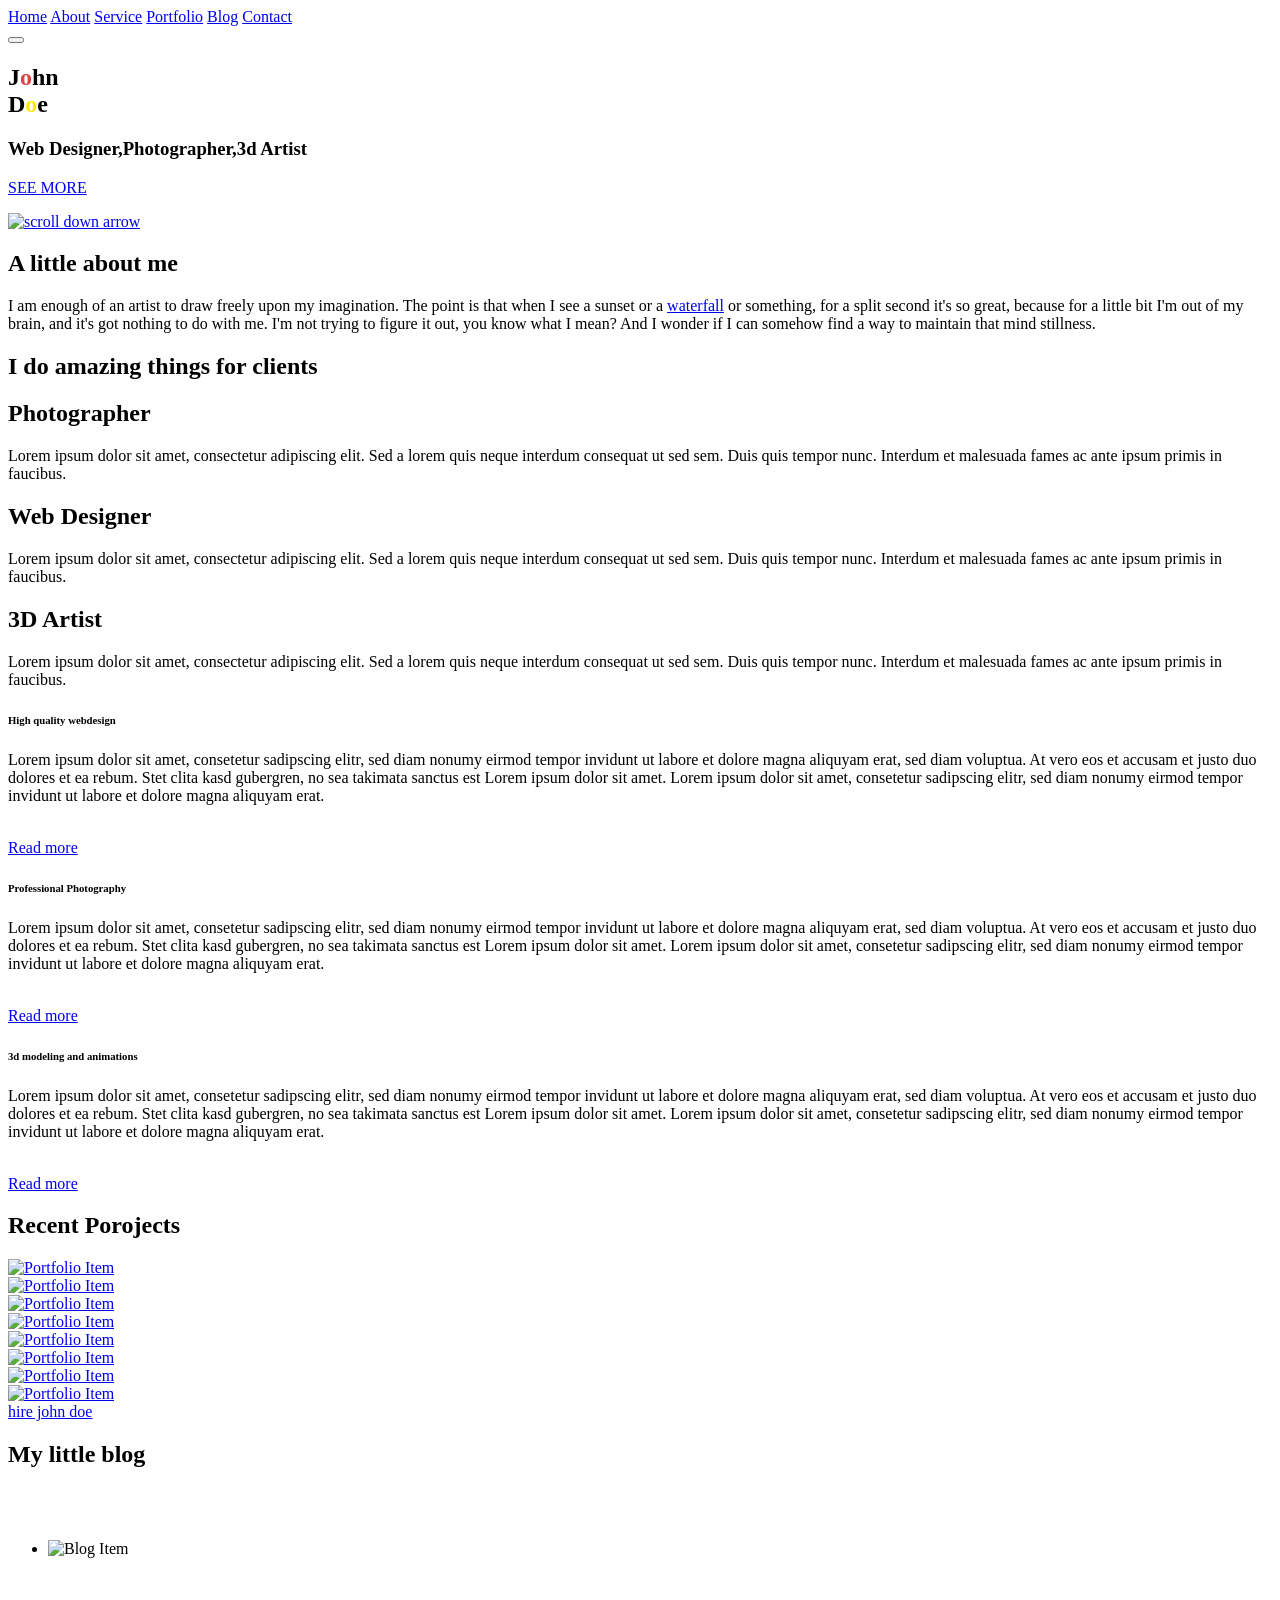
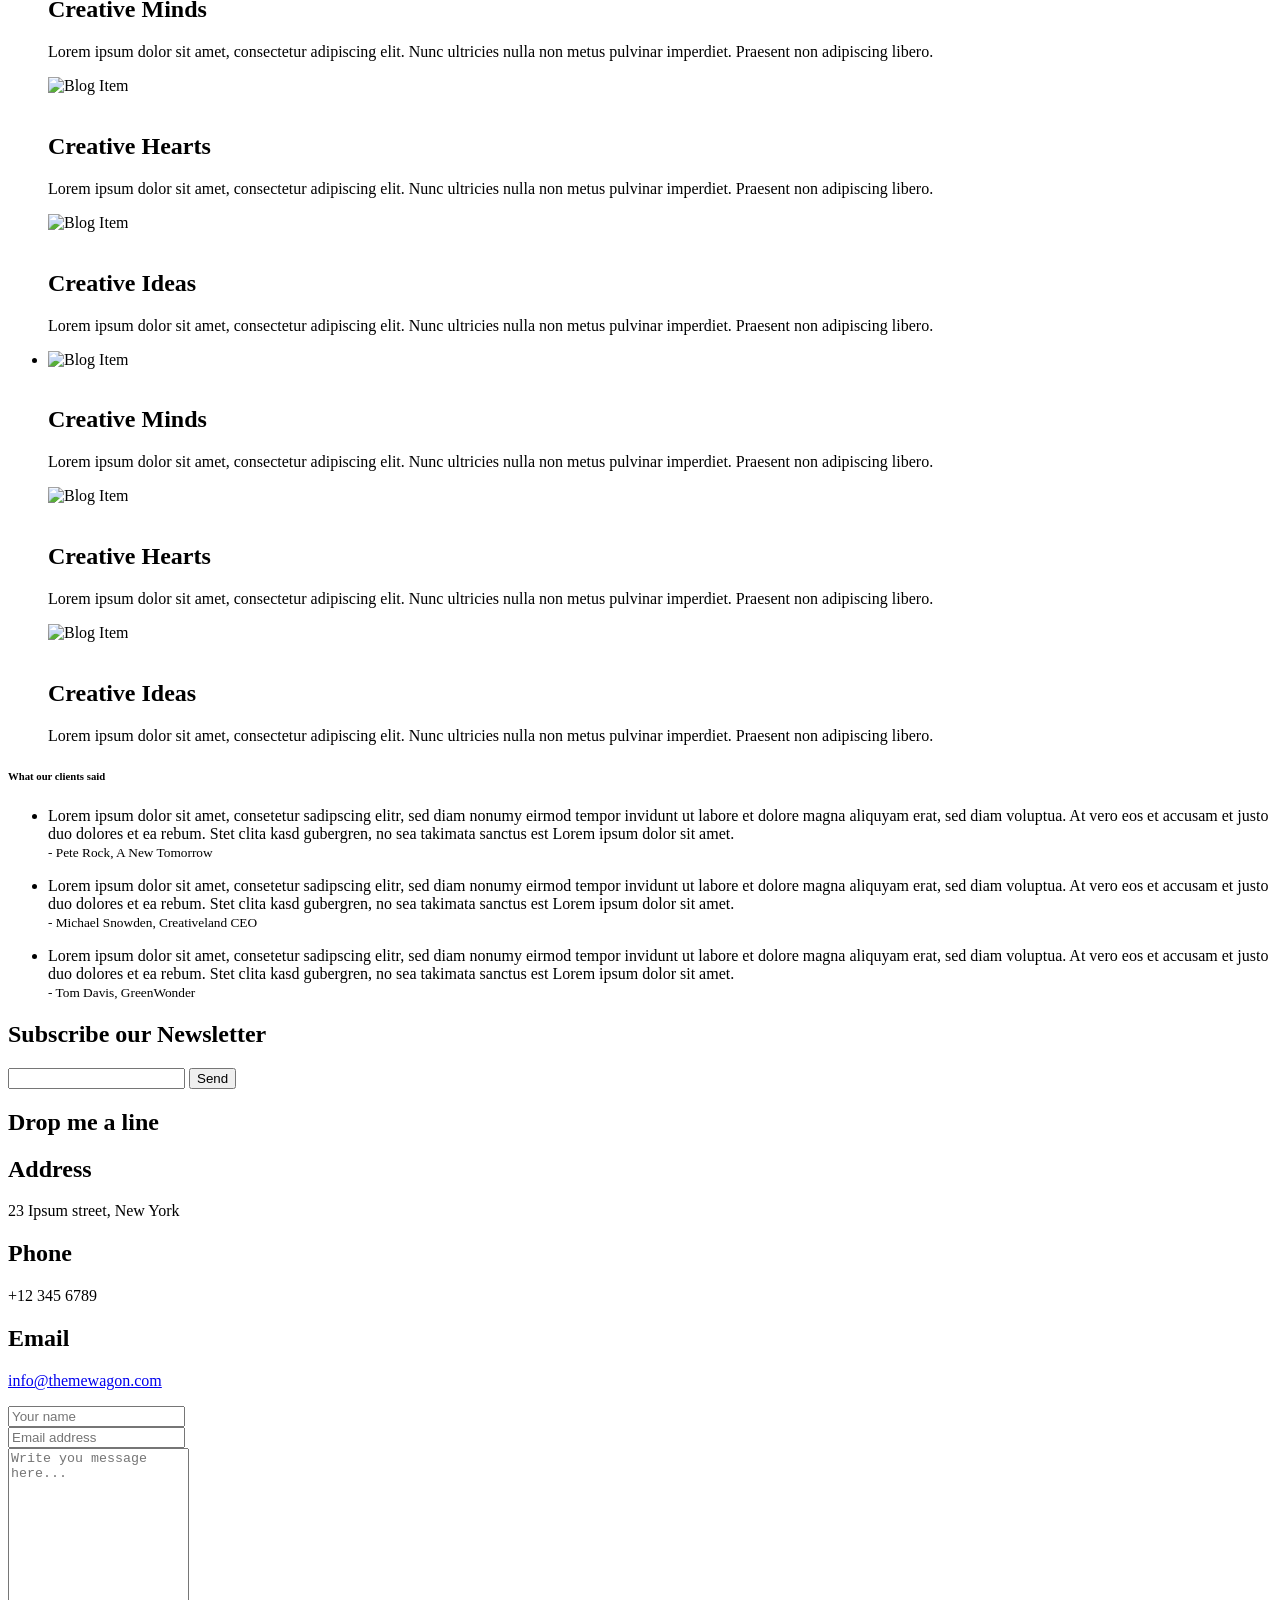
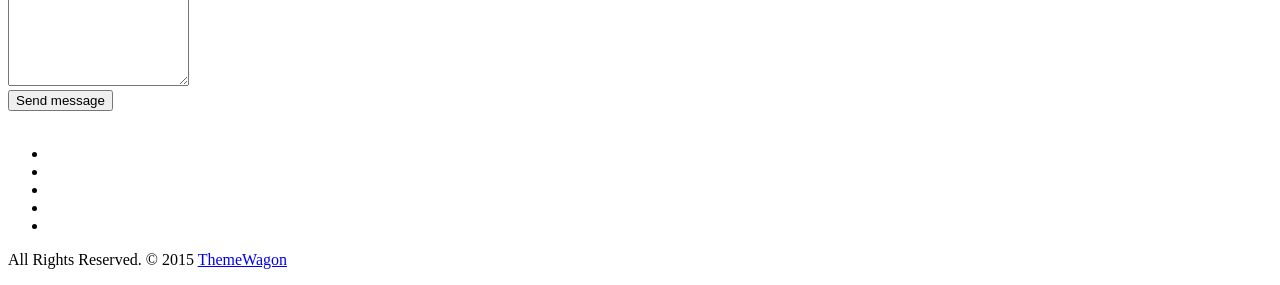
==== index.html @ 671485e0 "add index.html via upload // JohnDoe Template" ====
<!DOCTYPE html>
<html lang="en">
  <head>
    <meta charset="utf-8">
    <meta http-equiv="X-UA-Compatible" content="IE=edge">
    <meta name="viewport" content="width=device-width, initial-scale=1">
	<!-- Website Title -->
    <title>John Doe - Professional web designer and photographer</title>
    <!-- Bootstrap -->
    <link href="assets/bootstrap/css/bootstrap.min.css" rel="stylesheet">
	<!-- Font-Awesome -->
    <link href="assets/font-awesome/css/font-awesome.min.css" rel="stylesheet">
	<!-- Lightbox -->
	<link href="assets/lightbox/css/lightbox.css" rel="stylesheet">
    <!-- Text Rotator-->
	<link href="assets/textrotator/simpletextrotator.css" rel="stylesheet">
	<!-- FlexSlider -->
    <link href="assets/flexslider/flexslider.css" rel="stylesheet">
	<!-- Theme Style -->
    <link href="css/style.css" rel="stylesheet">
	<!-- Animations -->
    <link href="css/animate.css" rel="stylesheet">
	<!-- Custom Favicon -->
	<link href="img/favicon.ico" rel="shortcut icon" type="image/x-icon" /> 
    <!-- HTML5 Shim and Respond.js IE8 support of HTML5 elements and media queries -->
    <!-- WARNING: Respond.js doesn't work if you view the page via file:// -->
    <!--[if lt IE 9]>
    <script src="assets/html5shiv/html5shiv.js"></script>
    <script src="assets/respond/respond.min.js"></script>
    <![endif]-->
  </head>
    <body id="top">

      <!-- ****************************** Preloader ************************** -->
      <div id="preloader"></div>


	  	<!-- ==========================
        HEADER SECTION 
        =========================== -->
        <header id="home">
		    <!-- creative menu -->
            <div class="container-fluid">
              <div class="row">
                <div class="menu-wrap">
				<nav class="menu">
				    <!-- Menu Links -->
					<div class="icon-list">
						<a href="index.html#home"><i class="fa fa-fw fa-home"></i><span>Home</span></a>
						<a href="index.html#about"><i class="fa fa-fw fa-quote-left"></i><span>About</span></a>
						<a href="index.html#service"><i class="fa fa-fw fa-globe"></i><span>Service</span></a>
						<a href="index.html#portfolio"><i class="fa fa-fw fa-picture-o"></i><span>Portfolio</span></a>
						<a href="index.html#blog"><i class="fa fa-fw fa-rss"></i><span>Blog</span></a>
						<a href="index.html#contact"><i class="fa fa-fw fa-envelope-o"></i><span>Contact</span></a>
					</div>
				</nav>
			    </div>
			    <button class="menu-button" id="open-button"></button><!-- menu button -->
              </div><!--/row-->
            </div><!--/container-->
		  <!-- Header Image -->
          <section class="hero" id="hero">
            <div class="container">
			  <!-- Slider Button (don't edit!)-->
              <div class="row">
                <div class="col-md-12 text-right navicon">
                  <a id="nav-toggle" class="nav_slide_button" href="index.html#"><span></span></a>
                </div>
              </div>
			  <!-- HEADER HEADLINE -->
              <div class="row">
                <div class="col-md-8 col-md-offset-1 inner">
                  <h1 class="animated fadeInDown">
                    J<span style="color:#E04343;">o</span>hn<br/>
                    <span>D<span style="color:#FFE800">o</span>e</span>
                  </h1><!-- Title -->
                  <h3 class="animated fadeInUp delay-05s"><span class="rotate">Web Designer,Photographer,3d Artist</span></h3><!-- Text Rotator -->
                </div>
              </div>
			  <!-- Learn More Button -->
              <div class="row">
                <div class="col-md-6 col-md-offset-3 text-center">
                  <a href="index.html#about" class="scrollto wow fadeInUp delay-5s ">
			            <p>SEE MORE</p>
			            <p class="scrollto--arrow"><img src="img/scroll-down.png" alt="scroll down arrow"></p>
			        </a>
                </div>
              </div>
            </div>
          </section>
		  <!-- Header Image End -->
        </header>
		<!-- ==========================
        HEADER SECTION END  
        =========================== -->
		
		
		
		
		<!-- ==========================
        ABOUT SECTION  
        =========================== -->
        <section class="intro text-center section-padding color-bg" id="about">
          <div class="container">
		    <!-- WELCOME TEXT -->
            <div class="row">
              <div class="col-md-8 col-md-offset-2 wp1">
                <h1 class="arrow">A little <span>about</span> me</h1><!-- Headline -->
				<!-- about / welcome text -->
                <p>I am enough of an artist to draw freely upon my imagination. The point is that when I see a sunset or a <a href="#">waterfall</a> or something, for a split second it's so great, because for a little bit I'm out of my brain, and it's got nothing to do with me. I'm not trying to figure it out, you know what I mean? And I wonder if I can somehow find a way to maintain that mind stillness.</p>
              </div>
            </div>
          </div>
        </section>




<!-- ==========================
        SERVICE SECTION 
        =========================== -->
        <section class="features text-center section-padding" id="service">
          <div class="container">
        <!-- Headline -->
            <div class="row">
              <div class="col-md-12">
                <h1 class="arrow">I do amazing things for clients</h1>
              </div>
            </div>
            <div class="row">
              <div class="col-md-12">
          <div class="services">
          <!-- Service Box 1 -->
                  <div class="col-md-4 wp2 item">
                    <div class="icon">
                      <i class="fa fa-camera"></i><!-- Icon -->
                    </div>
                    <h2>Photographer</h2><!-- Title -->
                    <p>Lorem ipsum dolor sit amet, consectetur adipiscing elit. Sed a lorem quis neque interdum consequat ut sed sem. Duis quis tempor nunc. Interdum et malesuada fames ac ante ipsum
                    primis in faucibus.</p><!-- Description -->
                  </div>
          <!-- Service Box 2 -->
                  <div class="col-md-4 wp2 item delay-05s">
                    <div class="icon">
                      <i class="fa fa-desktop"></i><!-- Icon -->
                    </div>
                    <h2>Web Designer</h2><!-- Title -->
                    <p>Lorem ipsum dolor sit amet, consectetur adipiscing elit. Sed a lorem quis neque interdum consequat ut sed sem. Duis quis tempor nunc. Interdum et malesuada fames ac ante ipsum
                    primis in faucibus.</p><!-- Description -->
                  </div>
          <!-- Service Box 3 -->
                  <div class="col-md-4 wp2 item delay-1s">
                    <div class="icon">
                      <i class="fa fa-cubes"></i><!-- Icon -->
                    </div>
                    <h2>3D Artist</h2><!-- Title -->
                    <p>Lorem ipsum dolor sit amet, consectetur adipiscing elit. Sed a lorem quis neque interdum consequat ut sed sem. Duis quis tempor nunc. Interdum et malesuada fames ac ante ipsum
                    primis in faucibus.</p><!-- Description -->
                  </div>
          </div>
                  <div class="clearfix"></div>
              </div>
            </div>
          </div>
        </section>





		<div class="container-fluid">
		    <!-- About 1 -->
			<div class="row color-bg">
				<div class="col-md-6 nopadding features-intro-img">
					<div class="about-image" style="background-image:url(img/about1.png)"></div><!-- about image 1 -->
				</div>
				<div class="col-md-6 about-text">
					<h6>High quality webdesign</h6><!-- headline-->
					<p>Lorem ipsum dolor sit amet, consetetur sadipscing elitr, sed diam nonumy eirmod tempor invidunt ut labore et dolore magna aliquyam erat, sed diam voluptua. At vero eos et accusam et justo duo dolores et ea rebum. Stet clita kasd gubergren, no sea takimata sanctus est Lorem ipsum dolor sit amet. Lorem ipsum dolor sit amet, consetetur sadipscing elitr, sed diam nonumy eirmod tempor invidunt ut labore et dolore magna aliquyam erat.</p><br><!-- About Text 1 -->
					<a href="index.html#team" class="weight-outline-btn">Read more</a><!-- read more button  -->			
				</div>
			</div>
			<!-- About 2 -->
			<div class="row">
				<div class="col-md-6 about-text">
					<h6>Professional Photography</h6><!-- Headline -->
					<p>Lorem ipsum dolor sit amet, consetetur sadipscing elitr, sed diam nonumy eirmod tempor invidunt ut labore et dolore magna aliquyam erat, sed diam voluptua. At vero eos et accusam et justo duo dolores et ea rebum. Stet clita kasd gubergren, no sea takimata sanctus est Lorem ipsum dolor sit amet. Lorem ipsum dolor sit amet, consetetur sadipscing elitr, sed diam nonumy eirmod tempor invidunt ut labore et dolore magna aliquyam erat.</p><br><!-- About Text 2 -->
					<a href="index.html#team" class="weight-outline-btn">Read more</a>	<!-- read more button  -->				
				</div>
				<div class="col-md-6 nopadding features-intro-img">
					<div class="about-image" style="background-image:url(img/about2.png)"></div><!-- about image 2 -->
				</div>
			</div>
			<!-- About 3 -->
			<div class="row color-bg">
				<div class="col-md-6 nopadding features-intro-img">
					<div class="about-image" style="background-image:url(img/about3.png)"></div><!-- about image 3 -->
				</div>
				<div class="col-md-6 about-text">
					<h6>3d modeling and animations</h6><!-- Headline-->
					<p>Lorem ipsum dolor sit amet, consetetur sadipscing elitr, sed diam nonumy eirmod tempor invidunt ut labore et dolore magna aliquyam erat, sed diam voluptua. At vero eos et accusam et justo duo dolores et ea rebum. Stet clita kasd gubergren, no sea takimata sanctus est Lorem ipsum dolor sit amet. Lorem ipsum dolor sit amet, consetetur sadipscing elitr, sed diam nonumy eirmod tempor invidunt ut labore et dolore magna aliquyam erat.</p><br><!-- About Text 3 -->
					<a href="index.html#team" class="weight-outline-btn">Read more</a><!-- read more button  -->					
				</div>
			</div>
		</div>
		<!-- ==========================
        ABOUT SECTION END
        =========================== -->	

		
		
		
		<!-- ==========================
        PORTFOLIO SECTION
    =========================== -->
        <section class="swag text-center" id="portfolio">
          <div class="container">
		    <!-- Headline -->
            <div class="row">
              <h1 class="arrow">
                Recent <span>Porojects</span>
              </h1>
            </div>
          </div>
        </section>

        <div class="container">
          <div class="row row-offset-0">
  				 
          <!-- PORTFOLIO ITEM 1 -->
          <div class="col-md-3 col-sm-6">
              <div class="overlay-effect effects clearfix">
                  <div class="img">
                      <a href="img/portfolio/portfolio-01-large.jpg" data-lightbox="roadtrip" title="Project One - Lorem Ipsum"><img class="grayscale" src="img/portfolio/portfolio-01-thumbnail.jpg" alt="Portfolio Item"></a>
                  </div>
              </div>
          </div>
  	    <!-- PORTFOLIO ITEM END -->
  	
  	    <!-- PORTFOLIO ITEM 2 -->
          <div class="col-md-3 col-sm-6">
              <div class="overlay-effect effects clearfix">
                  <div class="img">
                      <a href="img/portfolio/portfolio-02-large.jpg" data-lightbox="roadtrip" title="Project Two - Lorem Ipsum"><img class="grayscale" src="img/portfolio/portfolio-02-thumbnail.jpg" alt="Portfolio Item"></a>
                  </div>
              </div>
          </div>
  	    <!-- PORTFOLIO ITEM END -->
  					
  		<!-- PORTFOLIO ITEM 3 -->
          <div class="col-md-3 col-sm-6">
              <div class="overlay-effect effects clearfix">
                  <div class="img">
                      <a href="img/portfolio/portfolio-03-large.jpg" data-lightbox="roadtrip" title="Project Three - Lorem Ipsum"><img class="grayscale" src="img/portfolio/portfolio-03-thumbnail.jpg" alt="Portfolio Item"></a>
                  </div>
              </div>
          </div>
  	    <!-- PORTFOLIO ITEM END -->
  					
  		<!-- PORTFOLIO ITEM 4 -->
          <div class="col-md-3 col-sm-6 ">
              <div class="overlay-effect effects clearfix">
                  <div class="img">
                      <a href="img/portfolio/portfolio-04-large.jpg" data-lightbox="roadtrip" title="Project Four - Lorem Ipsum"><img class="grayscale" src="img/portfolio/portfolio-04-thumbnail.jpg" alt="Portfolio Item"></a>
                  </div>
              </div>
          </div>
  	    <!-- PORTFOLIO ITEM END -->
  	             
          <!-- PORTFOLIO ITEM 5 -->
          <div class="col-md-3 col-sm-6 ">
              <div class="overlay-effect effects clearfix">
                  <div class="img">
                      <a href="img/portfolio/portfolio-05-large.jpg" data-lightbox="roadtrip" title="Project Five - Lorem Ipsum"><img class="grayscale" src="img/portfolio/portfolio-05-thumbnail.jpg" alt="Portfolio Item"></a>
                  </div>
              </div>
          </div>
  	    <!-- PORTFOLIO ITEM END -->
  	
  	    <!-- PORTFOLIO ITEM 6 -->
          <div class="col-md-3 col-sm-6">
              <div class="overlay-effect effects clearfix">
                  <div class="img">
                      <a href="img/portfolio/portfolio-06-large.jpg" data-lightbox="roadtrip" title="Project Six - Lorem Ipsum"><img class="grayscale" src="img/portfolio/portfolio-06-thumbnail.jpg" alt="Portfolio Item"></a>
                  </div>
              </div>
          </div>
  	    <!-- PORTFOLIO ITEM END -->
  					
  		<!-- PORTFOLIO ITEM 7 -->
          <div class="col-md-3 col-sm-6">
              <div class="overlay-effect effects clearfix">
                  <div class="img">
                      <a href="img/portfolio/portfolio-07-large.jpg" data-lightbox="roadtrip" title="Project Seven - Lorem Ipsum"><img class="grayscale" src="img/portfolio/portfolio-07-thumbnail.jpg" alt="Portfolio Item"></a>
                  </div>
              </div>
          </div>
  	    <!-- PORTFOLIO ITEM END -->
  					
  		<!-- PORTFOLIO ITEM 8 -->
          <div class="col-md-3 col-sm-6">
              <div class="overlay-effect effects clearfix">
                  <div class="img">
                      <a href="img/portfolio/portfolio-08-large.jpg" data-lightbox="roadtrip" title="Project Eight - Lorem Ipsum"><img class="grayscale" src="img/portfolio/portfolio-08-thumbnail.jpg" alt="Portfolio Item"></a>
                  </div>
              </div>
          </div>
  	    <!-- PORTFOLIO ITEM END -->
        </div><!--/row-->
      </div><!--/.container-->
		<!-- ==========================
        PORTFOLIO SECTION END
        =========================== -->
			


			
		<!-- ==========================
        CUSTOM SPACER
        =========================== -->
		<div class="spacer-cta text-center">
          <div class="container">
            <div class="row">
              <div class="col-md-12">
                <a href="index.html#contact" class="outline-btn">hire john doe</a>
              </div>
            </div>
          </div>
        </div>
		<!-- ==========================
        CUSTOM SPACER END
        =========================== -->
		
		

    <!-- ==========================
        BLOG SECTION 
        =========================== -->
    <section class="text-center section-padding" id="blog">
          <div class="container">
        <!-- Headline -->
        <div class="row">
              <div class="col-md-12">
                <h1 class="arrow">My <span>little</span> blog</h1>
              </div>
            </div><br><br>
      
      <!-- Blog Slider -->
            <div class="row">
              <div id="blogSlider">
                <ul class="slides">
                  <li>
            <!-- Blog Entry 1 -->
                    <div class="col-md-4 wp4">
                      <div class="overlay-effect effects clearfix">
                        <div class="img">
                          <img src="img/blog1.jpg" class="grayscale" alt="Blog Item"><!-- Blog Image -->
                        </div>
                      </div>
            <br>
                      <h2>Creative Minds</h2><!-- Headline -->
                      <p>Lorem ipsum dolor sit amet, consectetur adipiscing elit. Nunc ultricies nulla non metus pulvinar imperdiet. Praesent non adipiscing libero.</p><!-- Description-->
                    </div>
          <!-- Blog Entry 2 -->
                    <div class="col-md-4 wp4 delay-05s">
                      <div class="overlay-effect effects clearfix">
                        <div class="img">
                          <img src="img/blog2.jpg" class="grayscale" alt="Blog Item"><!-- Blog Image -->
                        </div>
                      </div>
            <br>
                      <h2>Creative Hearts</h2><!-- Headline -->
                      <p>Lorem ipsum dolor sit amet, consectetur adipiscing elit. Nunc ultricies nulla non metus pulvinar imperdiet. Praesent non adipiscing libero.</p><!-- Description -->
                    </div>
          <!-- Blog Entry 3 -->
                    <div class="col-md-4 wp4 delay-1s">
                      <div class="overlay-effect effects clearfix">
                        <div class="img">
                          <img src="img/blog3.jpg"  class="grayscale" alt="Blog Item"><!-- Blog Image -->
                        </div>
                      </div>
            <br>
                      <h2>Creative Ideas</h2><!-- Headline -->
                      <p>Lorem ipsum dolor sit amet, consectetur adipiscing elit. Nunc ultricies nulla non metus pulvinar imperdiet. Praesent non adipiscing libero.</p><!-- Description-->
                    </div>
                  </li>
                  <li>
            <!-- Blog Entry 4 -->
                    <div class="col-md-4 wp4">
                      <div class="overlay-effect effects clearfix">
                        <div class="img">
                          <img src="img/blog1.jpg" class="grayscale" alt="Blog Item"><!-- Blog Image -->
                        </div>
                      </div>
            <br>
                      <h2>Creative Minds</h2><!-- Headline -->
                      <p>Lorem ipsum dolor sit amet, consectetur adipiscing elit. Nunc ultricies nulla non metus pulvinar imperdiet. Praesent non adipiscing libero.</p><!-- Description -->
                    </div>
          <!-- Blog Entry 5 -->
                    <div class="col-md-4 wp4 delay-05s">
                      <div class="overlay-effect effects clearfix">
                        <div class="img">
                          <img src="img/blog2.jpg" class="grayscale" alt="Blog Item"><!-- Blog Image -->
                        </div>
                      </div>
            <br>
                      <h2>Creative Hearts</h2>
                      <p>Lorem ipsum dolor sit amet, consectetur adipiscing elit. Nunc ultricies nulla non metus pulvinar imperdiet. Praesent non adipiscing libero.</p>
                    </div>
          <!-- Blog Entry 6 -->
                    <div class="col-md-4 wp4 delay-1s">
                      <div class="overlay-effect effects clearfix">
                        <div class="img">
                          <img src="img/blog3.jpg" class="grayscale" alt="Blog Item"><!-- Blog Image -->
                        </div>
                      </div>
            <br>
                      <h2>Creative Ideas</h2><!-- Headline -->
                      <p>Lorem ipsum dolor sit amet, consectetur adipiscing elit. Nunc ultricies nulla non metus pulvinar imperdiet. Praesent non adipiscing libero.</p><!-- Description -->
                    </div>
                  </li>
                </ul>
              </div>
            </div>
          </div>
        </section>
    <!-- ==========================
        BLOG SECTION END
        =========================== -->
    
        
		
		<!-- ==========================
        CLIENT SECTION 
        =========================== -->
		<div class="container-fluid">
			<div class="row color-bg">
				<!-- Left Image -->
				<div class="col-md-6 nopadding features-intro-img wow fadeInLeft">
					<div class="about-image" style="background-image:url(img/clients.png)"></div>
				</div>
				<!-- Clients / Testimonials -->
				<div class="col-md-6 nopadding about-text">
				<h6>What our clients said</h6>
					<div id="clientSlider">
					   <ul class="slides">
					       <li><p>Lorem ipsum dolor sit amet, consetetur sadipscing elitr, sed diam nonumy eirmod tempor invidunt ut labore et dolore magna aliquyam erat, sed diam voluptua. At vero eos et accusam et justo duo dolores et ea rebum. Stet clita kasd gubergren, no sea takimata sanctus est Lorem ipsum dolor sit amet. <br>	<small>- Pete Rock, A New Tomorrow</small></p></li>
						   <li><p>Lorem ipsum dolor sit amet, consetetur sadipscing elitr, sed diam nonumy eirmod tempor invidunt ut labore et dolore magna aliquyam erat, sed diam voluptua. At vero eos et accusam et justo duo dolores et ea rebum. Stet clita kasd gubergren, no sea takimata sanctus est Lorem ipsum dolor sit amet. <br>	<small>- Michael Snowden, Creativeland CEO</small></p></li>
						  <li><p>Lorem ipsum dolor sit amet, consetetur sadipscing elitr, sed diam nonumy eirmod tempor invidunt ut labore et dolore magna aliquyam erat, sed diam voluptua. At vero eos et accusam et justo duo dolores et ea rebum. Stet clita kasd gubergren, no sea takimata sanctus est Lorem ipsum dolor sit amet. <br>	<small>- Tom Davis, GreenWonder</small></p>	</li>
					   </ul>
					</div>
				</div>
			</div>
		</div>
		<!-- ==========================
        CLIENTS SECTION END
        =========================== -->
		
		
		
		
		
		<!-- ==========================
        NEWSLETTER SECTION 
        =========================== -->
        <section>
		<div class="container-fluid">
				<div class="row color-bg">
				    <div class="col-md-6 nopadding subscribe text-center">
					 <h1><i class="fa fa-paper-plane"></i><span>Subscribe our Newsletter</span></h1><!-- Heading -->
                     <form action="index.html#">
                       <input type="text" name="" value="" placeholder="" required><!-- E-Mail -->
                       <input type="submit" name="" value="Send"><!-- Submit Button -->
                    </form>   
					</div>
					<div class="col-md-6 nopadding features-intro-img">
						 <div class="about-image" style="background-image:url(img/newsletter.png)"></div><!-- Right Image -->
					</div>
				</div>
			</div>
        </section>
		<!-- ==========================
        NEWSLETTER SECTION END
        =========================== -->

		
		
		<!-- ==========================
        CONTACT SECTION
        =========================== -->
        <section class="text-center section-padding contact-wrap" id="contact">
		  <!-- To Top Button -->
          <a href="index.html#top" class="up-btn"><i class="fa fa-chevron-up"></i></a>
          <div class="container">
		    <!-- Headline -->
            <div class="row">
              <div class="col-md-12">
                <h1 class="arrow">Drop <span>me</span> a line</h1>
              </div>
            </div>
            <div class="row contact-details">
			  <!-- Adress Box -->
              <div class="col-md-4">
                <div class="dark-box box-hover">
                  <h2><i class="fa fa-map-marker"></i><span>Address</span></h2>
                  <p>23 Ipsum street, New York</p>
                </div>
              </div>
			  <!-- Phone Number Box -->
              <div class="col-md-4">
                <div class="dark-box box-hover">
                  <h2><i class="fa fa-mobile"></i><span>Phone</span></h2>
                  <p>+12 345 6789</p>
                </div>
              </div>
			  <!-- E-Mail Box -->
              <div class="col-md-4">
                <div class="dark-box box-hover">
                  <h2><i class="fa fa-paper-plane"></i><span>Email</span></h2>
                  <p><a href="index.html#">info@themewagon.com</a></p>
                </div>
              </div>
            </div>
			<div class="row">
			  <!-- Google Maps (Change your Settings below) -->
			  <div class="col-md-6">
			    <div id="googlemaps"></div>
			  </div>
			  <!-- Contact Form -->
			  <div class="col-md-6 contact">
			     <form role="form">
				            <!-- Name -->
                            <div class="row">
                                <div class="col-md-6">
								    <!-- E-Mail -->
                                    <div class="form-group">
                                        <input type="text" class="form-control" placeholder="Your name">
                                    </div>
                                </div>
                                <div class="col-md-6">
								    <!-- Phone Number -->
                                    <div class="form-group">
                                        <input type="email" class="form-control" placeholder="Email address">
                                    </div>
                                </div>
                            </div>
							<!-- Message Area -->
                            <div class="form-group">
                                <textarea class="form-control" placeholder="Write you message here..." style="height:232px;"></textarea>
                            </div>
							<!-- Subtmit Button -->
                            <button type="submit" class="btn btn-send">
                                Send message
                            </button>
                        </form>
			  </div>
			</div>
			<br>
			<!-- Social Buttons - use font-awesome, past in what you want -->
            <div class="row">
              <div class="col-md-12">
                <ul class="social-buttons">
                  <li><a href="index.html#" class="social-btn"><i class="fa fa-dribbble"></i></a></li><!-- dribble -->
                  <li><a href="index.html#" class="social-btn"><i class="fa fa-twitter"></i></a></li><!-- twitter -->
                  <li><a href="index.html#" class="social-btn"><i class="fa fa-facebook"></i></a></li><!-- facebook -->
				  <li><a href="index.html#" class="social-btn"><i class="fa fa-deviantart"></i></a></li><!-- deviantart -->
				  <li><a href="index.html#" class="social-btn"><i class="fa fa-youtube"></i></a></li><!-- youtube -->
                </ul>
              </div>
            </div>
          </div>
        </section>
		<!-- ==========================
        CONTACT SECTION END
        =========================== -->
		
		
		
		<!-- ==========================
        FOOTER SECTION
        =========================== -->
        <footer>
          <div class="container">
            <div class="row">
              <div class="col-md-12 text-center">
                <p>All Rights Reserved. &copy; 2015 <a href="http://www.themewagon.com">ThemeWagon</a>
              </div>
            </div>
          </div>
        </footer>
		<!-- ==========================
        FOOTER SECTION END
        =========================== -->		
		
		
    <!-- jQuery -->
    <script src="https://ajax.googleapis.com/ajax/libs/jquery/1.11.0/jquery.min.js"></script>
    <!-- SmoothScroll -->           
    <script type="text/javascript" src="assets/smoothscroll/smoothscroll.js"></script>
    <!-- Bootstrap -->
    <script src="assets/bootstrap/js/bootstrap.min.js"></script>
	<!-- Waypoints -->
	<script src="js/waypoints.min.js"></script>
    <!-- classie.js -->
	<script src="js/classie.js"></script>
    <!-- FlexSlider -->
    <script src="assets/flexslider/jquery.flexslider.js"></script>
	<!-- Modernizr -->
    <script src="js/modernizr.js"></script>
	<!-- Text Rotator -->
	<script src="assets/textrotator/jquery.simple-text-rotator.js"></script>
	<!-- Lightbox.js -->
    <script src="assets/lightbox/js/lightbox.min.js"></script>
    <!-- Google Maps --> 
    <script type="text/javascript" src="https://maps.googleapis.com/maps/api/js?key=AIzaSyDeKBBPJTG3v5w3cNPAgM6ZsJiPyL1mP_o&amp;sensor=false"></script>
	<!-- Theme JavaScript Core -->
	<script src="js/main.js"></script>
	<script src="js/script.js"></script>

	<!-- GOOGLE MAPS DATA -->
    <script type="text/javascript">
    // When the window has finished loading create our google map below
        google.maps.event.addDomListener(window, 'load', init);
    
        function init() {
            // Basic options for a simple Google Map
            // For more options see: https://developers.google.com/maps/documentation/javascript/reference#MapOptions
            var mapOptions = {
                // How zoomed in you want the map to start at (always required)
                zoom: 15,
                
                scrollwheel: false,

                // The latitude and longitude to center the map (always required)
                center: new google.maps.LatLng(40.68961985411178, -74.01618003845215), // New York 

                // How you would like to style the map. 
                // This is where you would paste any style found on Snazzy Maps.
                styles: [	{		featureType:'water',		stylers:[{color:'#F2F2F2'},{visibility:'on'}]	},{		featureType:'landscape',		stylers:[{color:'#FFFFFF'}]	},{		featureType:'road',		stylers:[{saturation:-100},{lightness:45}]	},{		featureType:'road.highway',		stylers:[{visibility:'simplified'}]	},{		featureType:'road.arterial',		elementType:'labels.icon',		stylers:[{visibility:'off'}]	},{		featureType:'administrative',		elementType:'labels.text.fill',		stylers:[{color:'#ADADAD'}]	},{		featureType:'transit',		stylers:[{visibility:'off'}]	},{		featureType:'poi',		stylers:[{visibility:'off'}]	}]
            };

            // Get the HTML DOM element that will contain your map 
            // We are using a div with id="map" seen below in the <body>
            var mapElement = document.getElementById('googlemaps');

            // Create the Google Map using out element and options defined above
            var map = new google.maps.Map(mapElement, mapOptions);
        }
	
    </script>
	
	<!-- TEXT ROTATOR SETTINGS -->
    <script type="text/javascript">
    $(".rotate").textrotator({
      animation: "fade", // You can pick the way it animates when rotating through words. Options are dissolve (default), fade, flip, flipUp, flipCube, flipCubeUp and spin.
      separator: ",", // If you don't want commas to be the separator, you can define a new separator (|, &, * etc.) by yourself using this field.
      speed: 2000 // How many milliseconds until the next word show.
    });
    </script>
	
    </body>
</html>
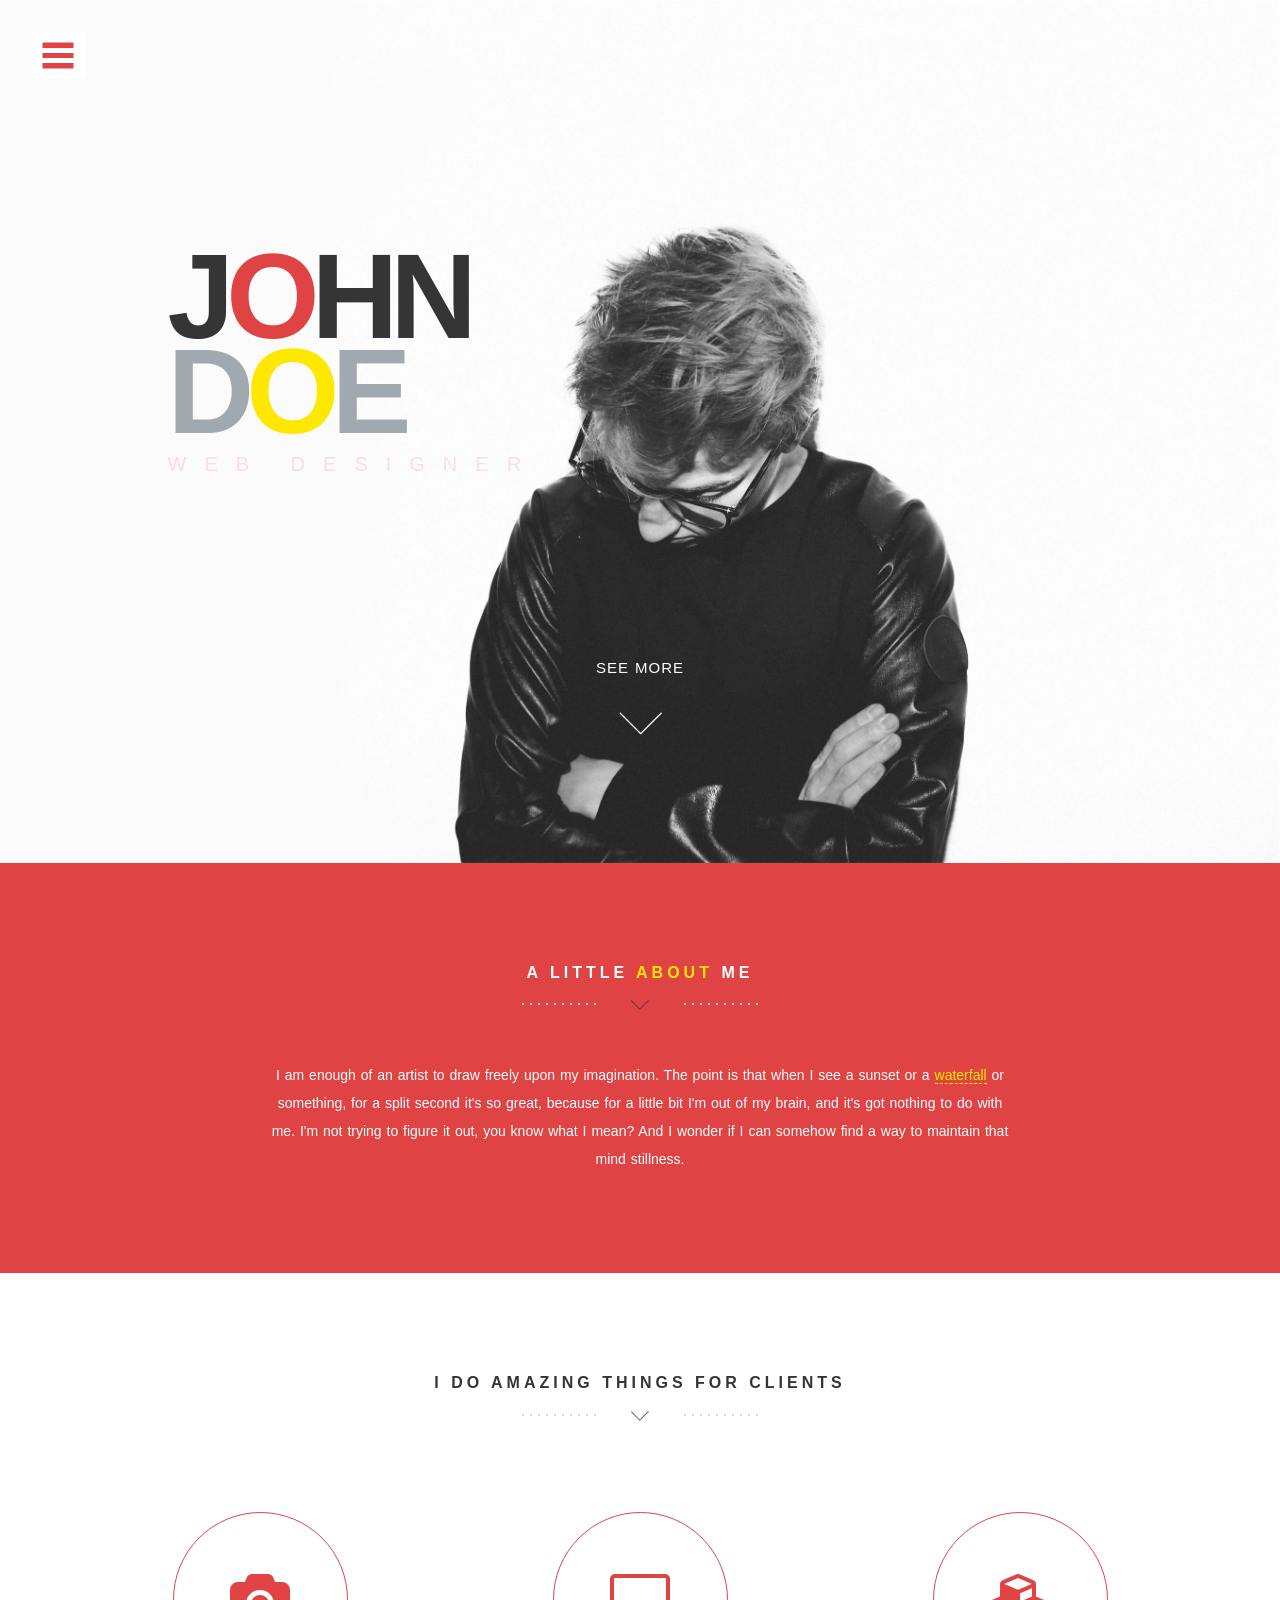
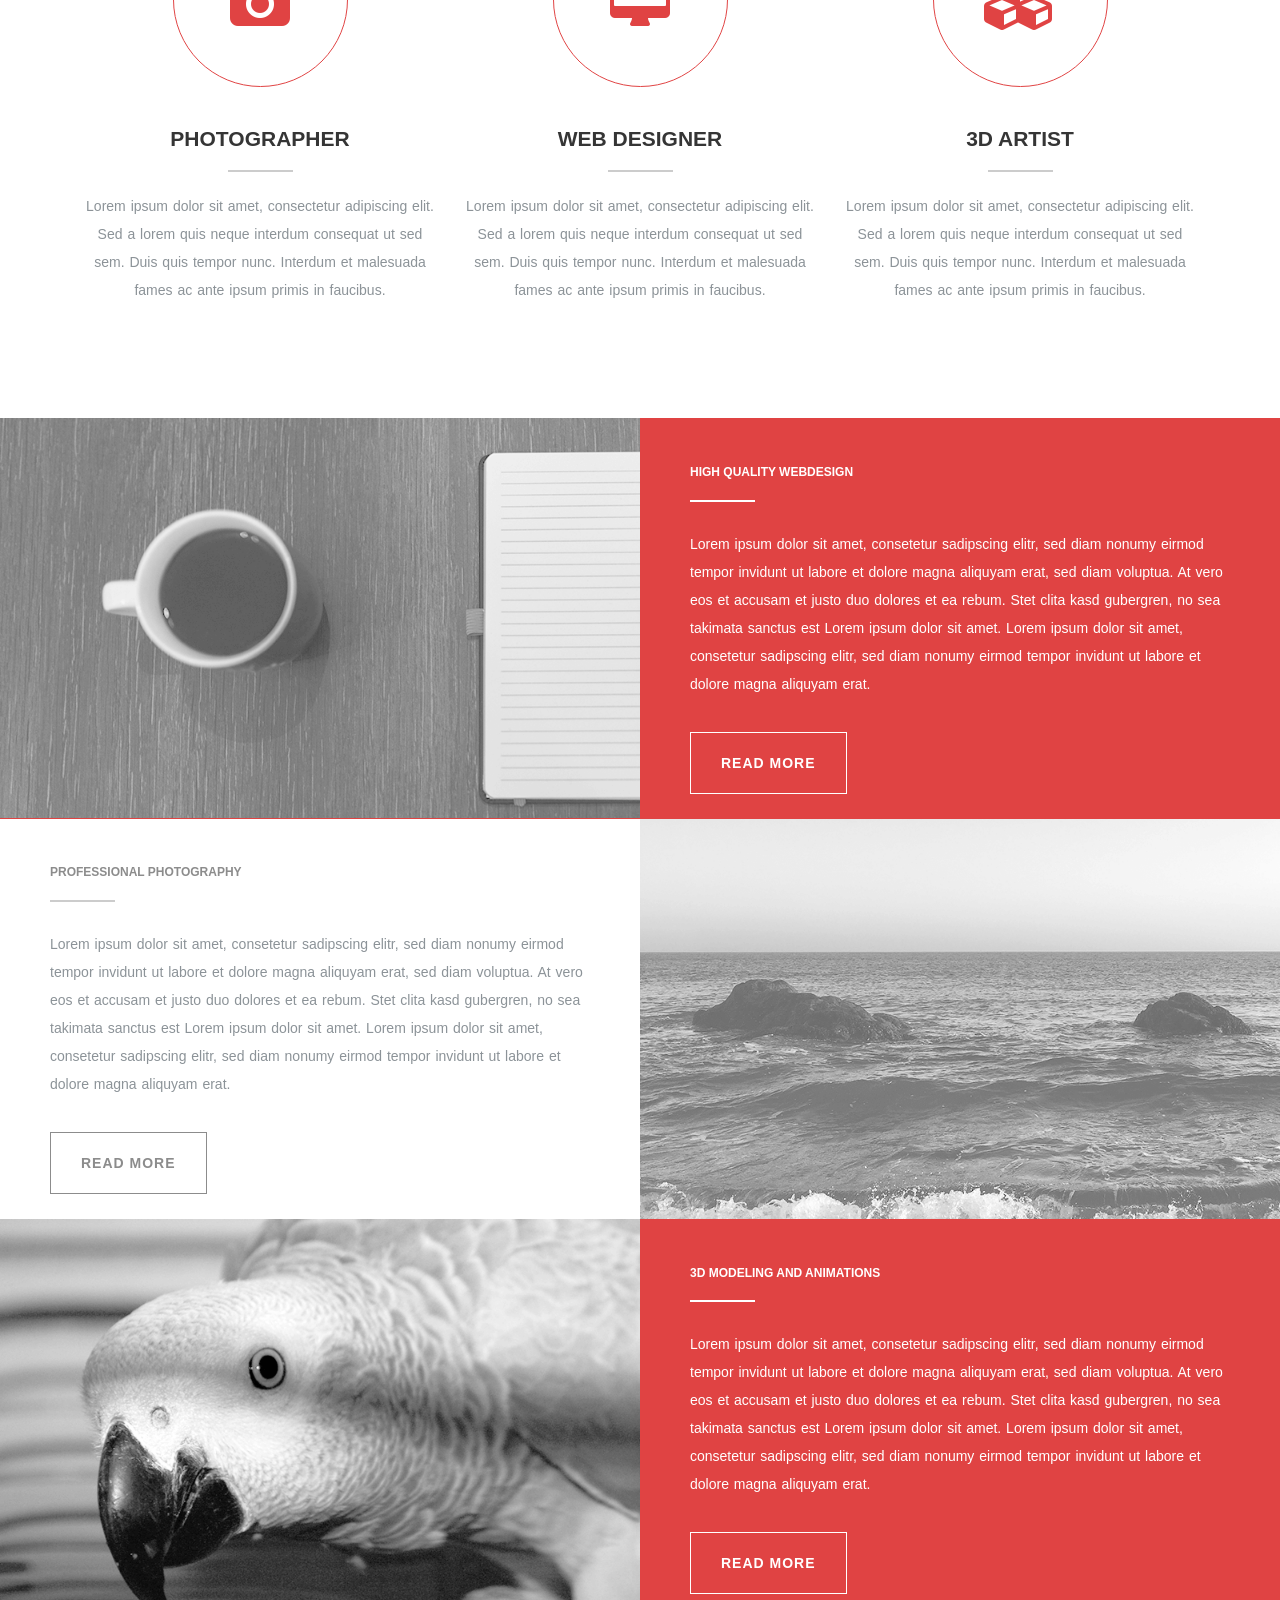
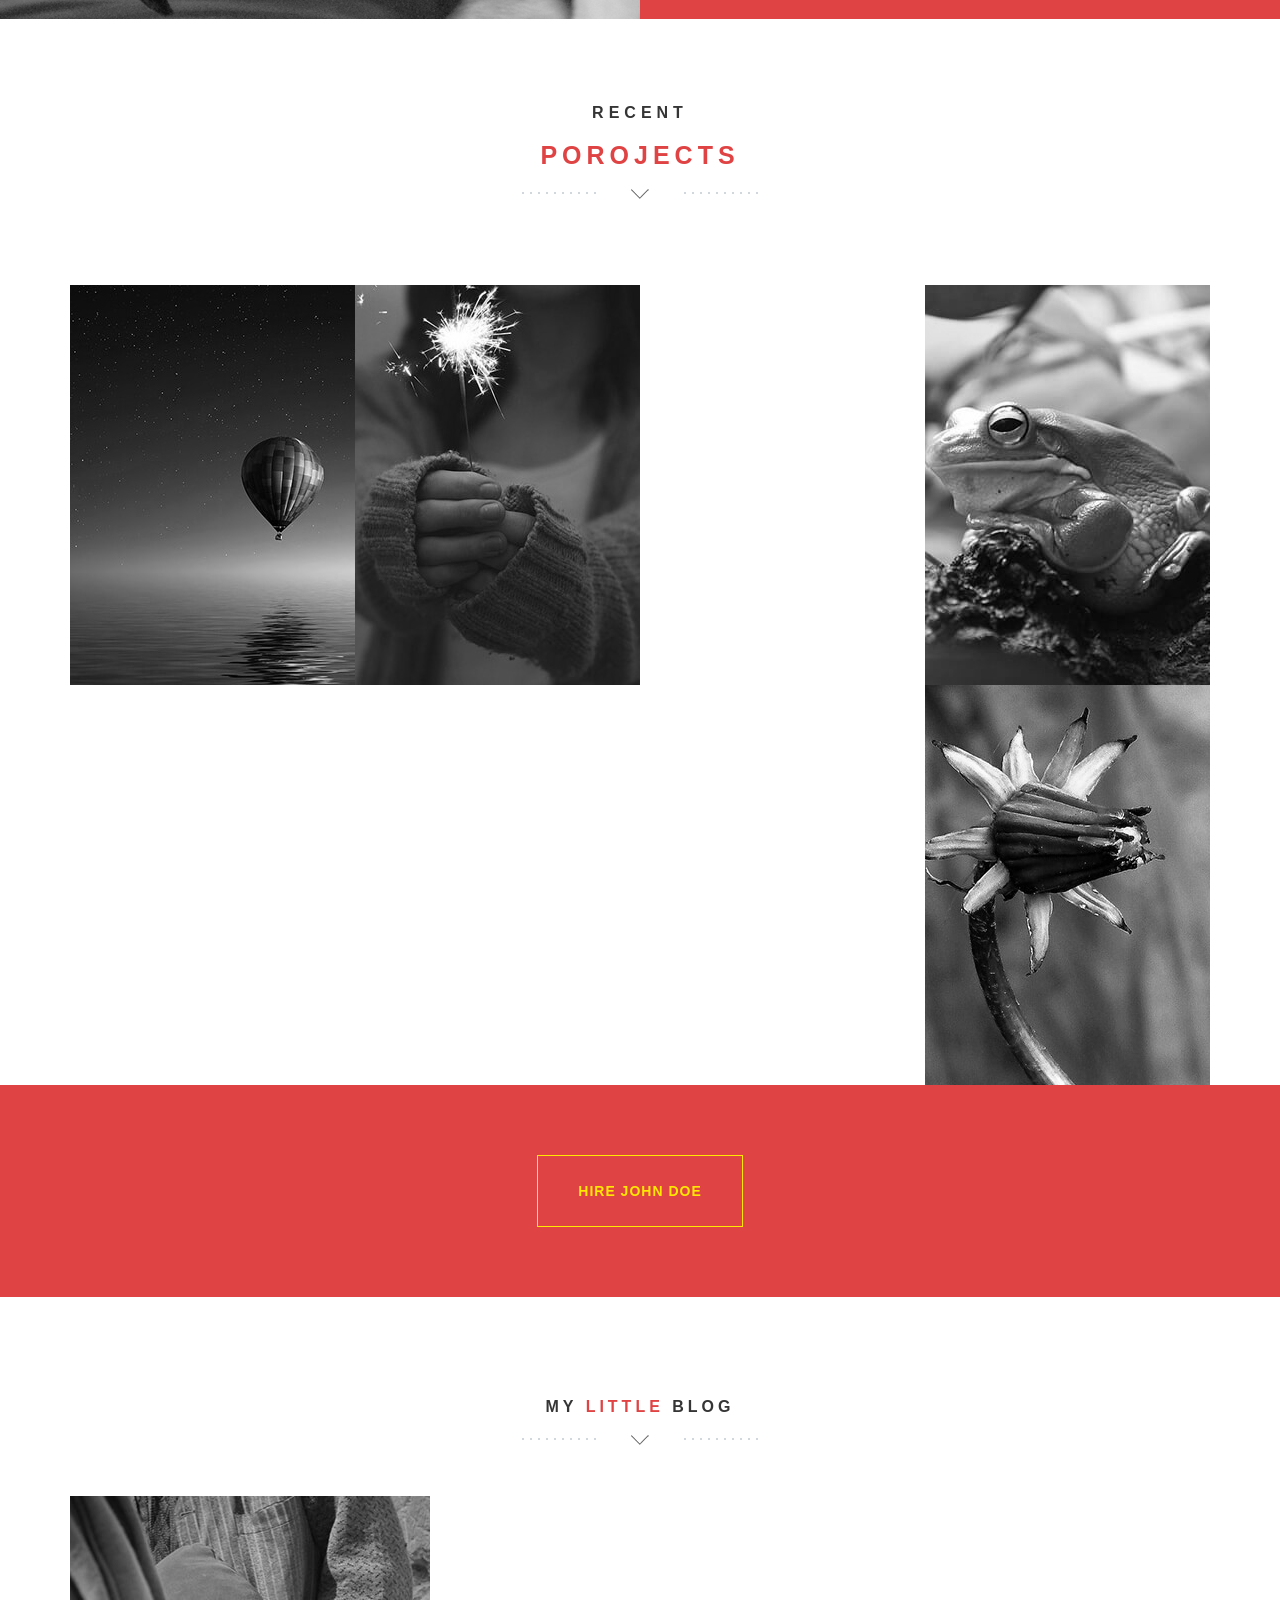
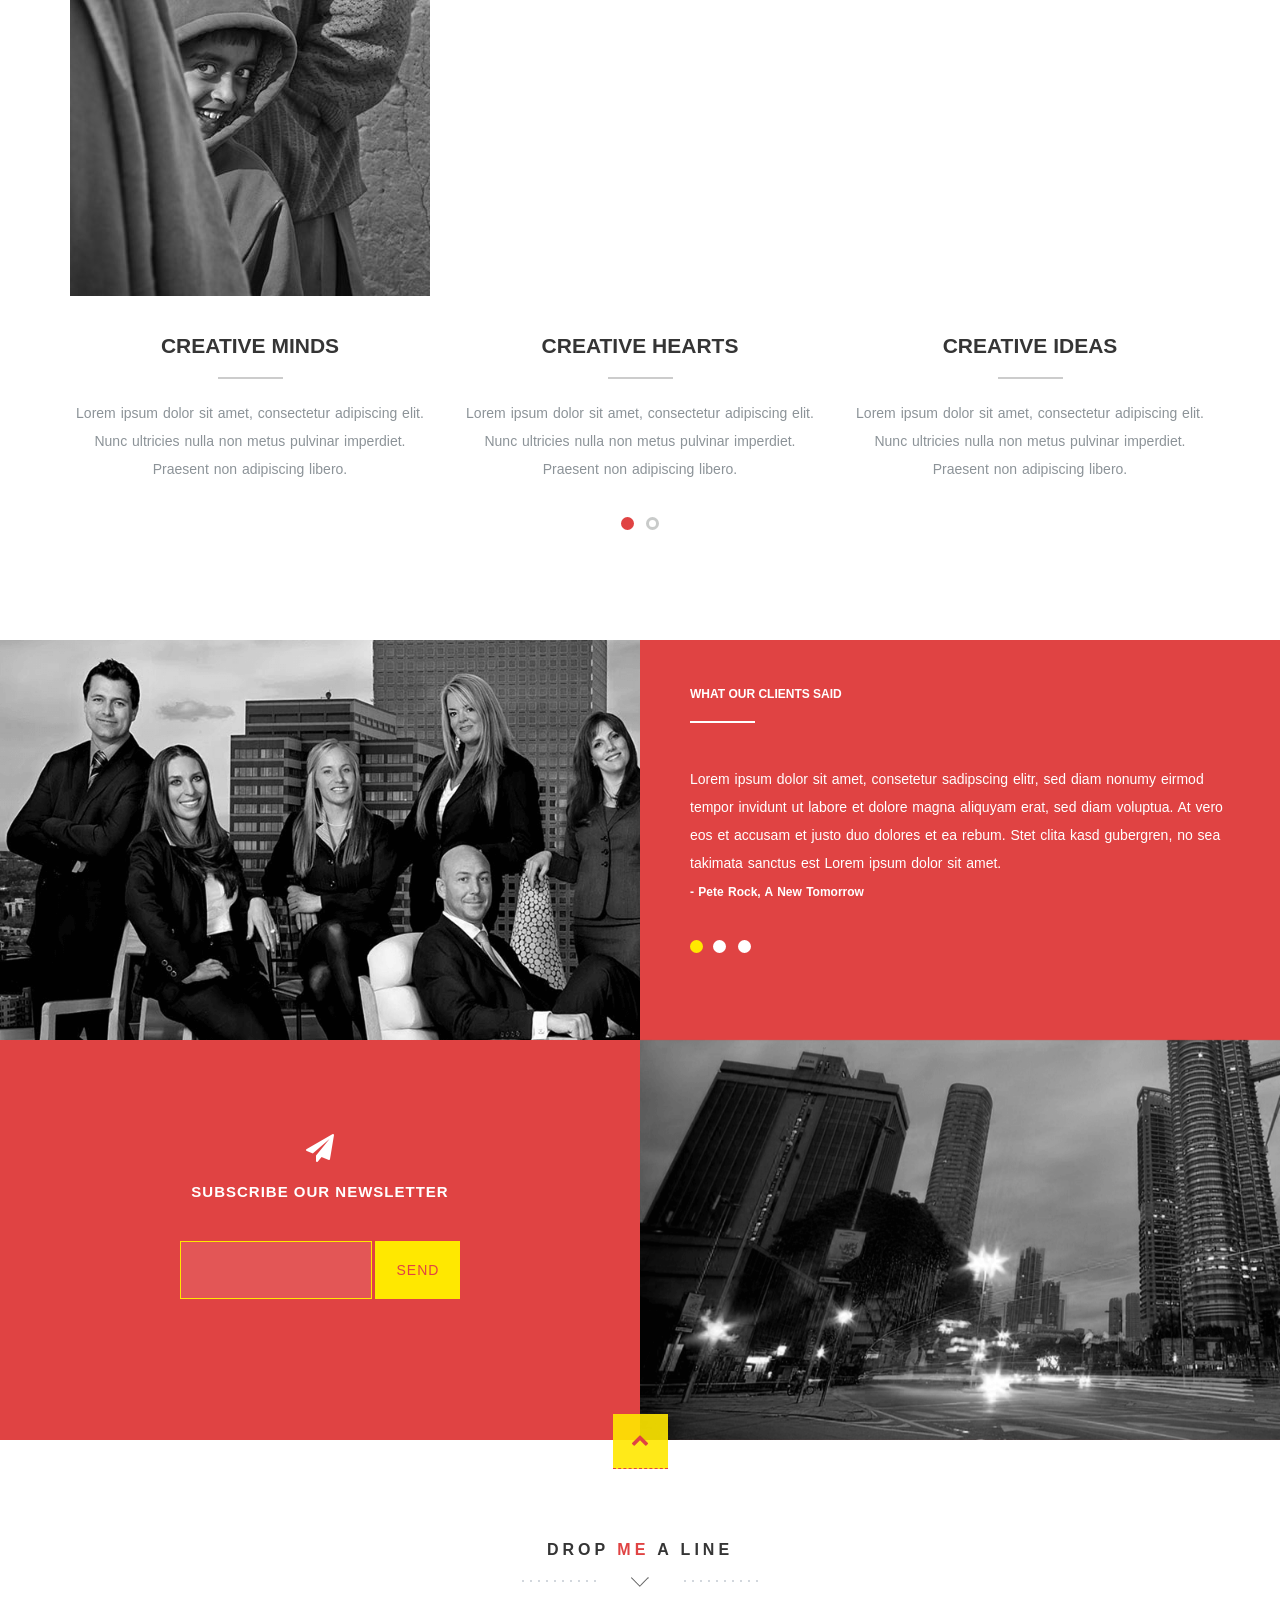
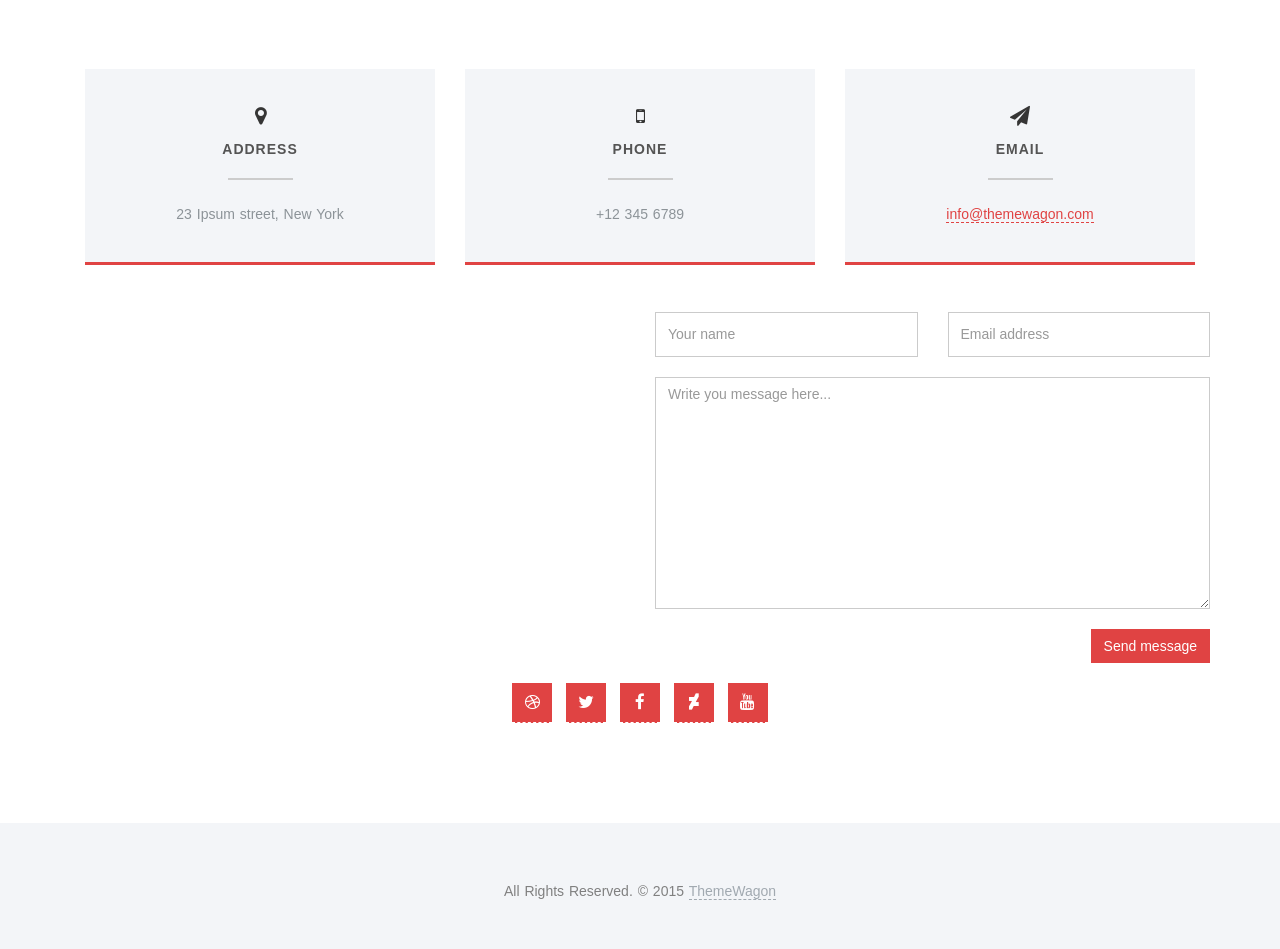
==== commit b395485d: "Update title index.html" ====
--- a/index.html
+++ b/index.html
@@ -5,7 +5,7 @@
     <meta http-equiv="X-UA-Compatible" content="IE=edge">
     <meta name="viewport" content="width=device-width, initial-scale=1">
 	<!-- Website Title -->
-    <title>John Doe - Professional web designer and photographer</title>
+    <title>Izzy Hennage - Computer Scientist & Educator</title>
     <!-- Bootstrap -->
     <link href="assets/bootstrap/css/bootstrap.min.css" rel="stylesheet">
 	<!-- Font-Awesome -->
@@ -659,4 +659,4 @@
     </script>
 	
     </body>
-</html>+</html>
--- a/assets/textrotator/simpletextrotator.css
+++ b/assets/textrotator/simpletextrotator.css
@@ -0,0 +1,106 @@
+.rotating {
+  display: inline-block;
+  -webkit-transform-style: preserve-3d;
+  -moz-transform-style: preserve-3d;
+  -ms-transform-style: preserve-3d;
+  -o-transform-style: preserve-3d;
+  transform-style: preserve-3d;
+  -webkit-transform: rotateX(0) rotateY(0) rotateZ(0);
+  -moz-transform: rotateX(0) rotateY(0) rotateZ(0);
+  -ms-transform: rotateX(0) rotateY(0) rotateZ(0);
+  -o-transform: rotateX(0) rotateY(0) rotateZ(0);
+  transform: rotateX(0) rotateY(0) rotateZ(0);
+  -webkit-transition: 0.5s;
+  -moz-transition: 0.5s;
+  -ms-transition: 0.5s;
+  -o-transition: 0.5s;
+  transition: 0.5s;
+  -webkit-transform-origin-x: 50%;
+}
+
+.rotating.flip {
+  position: relative;
+}
+
+.rotating .front, .rotating .back {
+  left: 0;
+  top: 0;
+  -webkit-backface-visibility: hidden;
+  -moz-backface-visibility: hidden;
+  -ms-backface-visibility: hidden;
+  -o-backface-visibility: hidden;
+  backface-visibility: hidden;
+}
+
+.rotating .front {
+  position: absolute;
+  display: inline-block;
+  -webkit-transform: translate3d(0,0,1px);
+  -moz-transform: translate3d(0,0,1px);
+  -ms-transform: translate3d(0,0,1px);
+  -o-transform: translate3d(0,0,1px);
+  transform: translate3d(0,0,1px);
+}
+
+.rotating.flip .front {
+  z-index: 1;
+}
+
+.rotating .back {
+  display: block;
+  opacity: 0;
+}
+
+.rotating.spin {
+  -webkit-transform: rotate(360deg) scale(0);
+  -moz-transform: rotate(360deg) scale(0);
+  -ms-transform: rotate(360deg) scale(0);
+  -o-transform: rotate(360deg) scale(0);
+  transform: rotate(360deg) scale(0);
+}
+
+
+
+.rotating.flip .back {
+  z-index: 2;
+  display: block;
+  opacity: 1;
+  
+  -webkit-transform: rotateY(180deg) translate3d(0,0,0);
+  -moz-transform: rotateY(180deg) translate3d(0,0,0);
+  -ms-transform: rotateY(180deg) translate3d(0,0,0);
+  -o-transform: rotateY(180deg) translate3d(0,0,0);
+  transform: rotateY(180deg) translate3d(0,0,0);
+}
+
+.rotating.flip.up .back {
+  -webkit-transform: rotateX(180deg) translate3d(0,0,0);
+  -moz-transform: rotateX(180deg) translate3d(0,0,0);
+  -ms-transform: rotateX(180deg) translate3d(0,0,0);
+  -o-transform: rotateX(180deg) translate3d(0,0,0);
+  transform: rotateX(180deg) translate3d(0,0,0);
+}
+
+.rotating.flip.cube .front {
+  -webkit-transform: translate3d(0,0,100px) scale(0.9,0.9);
+  -moz-transform: translate3d(0,0,100px) scale(0.85,0.85);
+  -ms-transform: translate3d(0,0,100px) scale(0.85,0.85);
+  -o-transform: translate3d(0,0,100px) scale(0.85,0.85);
+  transform: translate3d(0,0,100px) scale(0.85,0.85);
+}
+
+.rotating.flip.cube .back {
+  -webkit-transform: rotateY(180deg) translate3d(0,0,100px) scale(0.9,0.9);
+  -moz-transform: rotateY(180deg) translate3d(0,0,100px) scale(0.85,0.85);
+  -ms-transform: rotateY(180deg) translate3d(0,0,100px) scale(0.85,0.85);
+  -o-transform: rotateY(180deg) translate3d(0,0,100px) scale(0.85,0.85);
+  transform: rotateY(180deg) translate3d(0,0,100px) scale(0.85,0.85);
+}
+
+.rotating.flip.cube.up .back {
+  -webkit-transform: rotateX(180deg) translate3d(0,0,100px) scale(0.9,0.9);
+  -moz-transform: rotateX(180deg) translate3d(0,0,100px) scale(0.85,0.85);
+  -ms-transform: rotateX(180deg) translate3d(0,0,100px) scale(0.85,0.85);
+  -o-transform: rotateX(180deg) translate3d(0,0,100px) scale(0.85,0.85);
+  transform: rotateX(180deg) translate3d(0,0,100px) scale(0.85,0.85);
+}
--- a/css/style.css
+++ b/css/style.css
@@ -0,0 +1,1238 @@
+/*========================================================================*/
+
+
+
+/* ///////////////////////////////////////////////////////////////////// 
+// 03 - Preloader
+/////////////////////////////////////////////////////////////////////*/
+
+#preloader {
+    position:fixed;
+    left:0;
+    top:0;
+    z-index:99999999999;
+    width:100%;
+    height:100%;
+    overflow:visible;
+    background: #fff url('../img/preloader.gif') no-repeat center center;
+}
+
+
+
+
+
+/* ==========================================================================
+	Global Styles
+========================================================================== */
+a {
+	color: #E04343;
+	-webkit-transition:all 0.5s;
+	-moz-transition:all 0.5s;
+	-o-transition:all 0.5s;
+	transition:all 0.5s;
+	border-bottom: 1px dashed;
+	outline:none!important;
+}
+a:hover,a:focus,a:active {
+	color:#0D0D0D;
+	text-decoration:none;
+	outline:none!important;
+}
+p {
+	color:#8c9398;
+	word-spacing:1px;
+	line-height:25px;
+	font-size:14px;
+}
+h2 {
+	font-size:15px;
+	color:#353535!important;
+	text-transform:uppercase;
+	font-weight:bold;
+}
+h2::after {
+	content:" ";
+	border:solid 1px #CCCCCC;
+	display:block;
+	width:65px;
+	margin:20px auto;
+}
+h6 {
+	font-size:15px;
+	color:#8c8c8c;
+	text-transform:uppercase;
+	font-weight:bold;
+}
+h6::after {
+	content:" ";
+	border:solid 1px #CCCCCC;
+	display:block;
+	width:65px;
+	margin-top: 20px;
+}
+/* ==========================================================================HTML5 display definitions========================================================================== */
+article,aside,details,figcaption,figure,footer,header,hgroup,nav,section,summary {
+	display:block;
+}
+audio,canvas,video {
+	display:inline-block;
+	*display:inline;
+	*zoom: 1;
+}
+* Remove excess height in iOS 5 devices. */
+audio:not([controls]) {
+	display:none;
+	height:0;
+}
+[hidden] {
+	display: none;
+}
+/* ==========================================================================Base========================================================================== */
+html {
+	font-size:100%;
+	-webkit-text-size-adjust:100%;
+	-ms-text-size-adjust:100%;
+}
+html,html a {
+	-webkit-font-smoothing:antialiased;
+	text-shadow:1px 1px 1px rgba(0,0,0,0.004);
+}
+html,button,input,select,textarea {
+	font-family:'Varela Round',sans-serif;
+}
+body {
+	margin:0;
+	font-family: 'Open Sans',sans-serif;
+}
+/* ==========================================================================Links========================================================================== */
+a:focus {
+	outline:thin dotted;
+}
+a:active,a:hover {
+	outline: 0;
+}
+/* ==========================================================================Typography========================================================================== */
+@import url(http://fonts.googleapis.com/css?family=Open+Sans:300,400);
+h1 {
+	font-size:2em;
+	margin:0.67em 0;
+	color:#353535;
+}
+h2 {
+	font-size:1.5em;
+	margin:0.83em 0;
+}
+h3 {
+	font-size:1.17em;
+	margin:1em 0;
+}
+h4 {
+	font-size:1em;
+	margin:1.33em 0;
+}
+h5 {
+	font-size:0.83em;
+	margin:1.67em 0;
+}
+h6 {
+	font-size: 12px;
+	margin:2.33em 0;
+}
+abbr[title] {
+	border-bottom:1px dotted;
+}
+b,strong {
+	font-weight:bold;
+}
+blockquote {
+	margin:0em 55px;
+	border-left:4px solid #CCCCCC;
+}
+dfn {
+	font-style:italic;
+}
+mark {
+	background:#ff0;
+	color:#000;
+}
+p,pre {
+	margin:1em 0;
+}
+code,kbd,pre,samp {
+	font-family:monospace,serif;
+	_font-family:'courier new',monospace;
+	font-size:1em;
+}
+pre {
+	white-space:pre;
+	white-space:pre-wrap;
+	word-wrap:break-word;
+}
+q {
+	quotes:none;
+}
+q:before,q:after {
+	content:'';
+	content:none;
+}
+small {
+	font-size:75%;
+}
+sub,sup {
+	font-size:75%;
+	line-height:0;
+	position:relative;
+	vertical-align:baseline;
+}
+sup {
+	top:-0.5em;
+}
+sub {
+	bottom:-0.25em;
+}
+p {
+	font-size: 14px;
+	font-weight:100;
+	line-height: 28px!important;
+}
+/* ==========================================================================Lists========================================================================== */
+dl,menu,ol,ul {
+	margin:1em 0;
+}
+dd {
+	margin:0 0 0 40px;
+}
+menu,ol,ul {
+	padding:0 0 0 40px;
+}
+nav ul,nav ol {
+	list-style:none;
+	list-style-image: none;
+}
+/* ==========================================================================Embedded content========================================================================== */
+img {
+	border:0;
+	-ms-interpolation-mode:bicubic;
+}
+svg:not(:root) {
+	overflow: hidden;
+}
+/* ==========================================================================Figures========================================================================== */
+figure {
+	margin: 0;
+}
+/* ==========================================================================Forms========================================================================== */
+form {
+	margin:0;
+}
+fieldset {
+	border:1px solid #c0c0c0;
+	margin:0 2px;
+	padding:0.35em 0.625em 0.75em;
+}
+legend {
+	border:0;
+	padding:0;
+	white-space:normal;
+	*margin-left:-7px;
+}
+button,input,select,textarea {
+	font-size:100%;
+	/margin:0;
+	vertical-align:baseline;
+	*vertical-align:middle;
+}
+button,input {
+	line-height:normal;
+}
+button,html input[type="button"],input[type="reset"],input[type="submit"] {
+	-webkit-appearance:button;
+	cursor:pointer;
+	*overflow:visible;
+}
+button[disabled],input[disabled] {
+	cursor:default;
+}
+input[type="checkbox"],input[type="radio"] {
+	box-sizing:border-box;
+	padding:0;
+	*height:13px;
+	*width:13px;
+}
+input[type="search"] {
+	-webkit-appearance:textfield;
+	-moz-box-sizing:content-box;
+	-webkit-box-sizing:content-box;
+	box-sizing:content-box;
+}
+input[type="search"]::-webkit-search-cancel-button,input[type="search"]::-webkit-search-decoration {
+	-webkit-appearance:none;
+}
+button::-moz-focus-inner,input::-moz-focus-inner {
+	border:0;
+	padding:0;
+}
+textarea {
+	overflow:auto;
+	vertical-align: top;
+}
+/* ==========================================================================Tables========================================================================== */
+table {
+	border-collapse:collapse;
+	border-spacing: 0;
+}
+/* ==========================================================================Section Styles========================================================================== */
+.section-padding {
+	padding:90px 0 100px
+}
+.dark-bg {
+	background:#f3f5f8;
+}
+.light-bg {
+	background-color:#fff;
+}
+.dark-box {
+	background: #F3F5F8;
+	-webkit-box-shadow: 0px 3px 0px 0px #E04343;
+	-moz-box-shadow: 0px 3px 0px 0px #E04343;
+	box-shadow: 0px 3px 0px 0px #E04343;
+	padding:20px 0;
+}
+.dark-box:hover,.dark-box:focus {
+	-webkit-box-shadow: 0px 3px 0px 0px #FFE801;
+	-moz-box-shadow: 0px 3px 0px 0px #FFE801;
+	box-shadow: 0px 3px 0px 0px #FFE801;
+}
+.box-hover {
+	transition:all 500ms ease-in-out;
+	-webkit-transition:all 500ms ease-in-out;
+	-moz-transition:all 500ms ease-in-out;
+	-o-transition:all 500ms ease-in-out;
+}
+.box-hover:hover,.box-hover:focus {
+	transform:translate(0,-15px);
+	-webkit-transform:translate(0,-15px);
+	-ms-transform:translate(0,-15px);
+}
+.wrapper {
+	height:650px;
+}
+.nopadding {
+	padding:0;
+}
+.inner {
+	padding-top: 138px;
+}
+/* ==========================================================================Navigation========================================================================== */
+.menu-wrap a {
+	color:#555d7c;
+	outline:none!important;
+}
+.menu-wrap a:hover,.menu-wrap a:focus {
+	color: #E04343;
+}
+.content-wrap {
+	overflow-y:scroll;
+	-webkit-overflow-scrolling:touch;
+	-webkit-transition:-webkit-transform 0.4s;
+	transition:transform 0.4s;
+	-webkit-transition-timing-function:cubic-bezier(0.7,0,0.3,1);
+	transition-timing-function:cubic-bezier(0.7,0,0.3,1);
+}
+.content {
+	position:relative;
+	background:#b4bad2;
+	padding-bottom: 12em;
+}
+/* Common styles for menu button and menu-wrap */
+.menu-button,.menu-wrap {
+	position:fixed;
+	width:2.5em;
+	height:2.25em;
+	font-size:1.5em;
+	-webkit-transform:translate3d(1.5em,1.5em,0);
+	transform: translate3d(1.5em,1.5em,0);
+}
+/* Menu Button */
+.menu-button {
+	z-index:1000;
+	margin:0;
+	padding:0;
+	border:none;
+	text-indent:2.5em;
+	color:transparent;
+	background:transparent;
+}
+.menu-button::before {
+	position:absolute;
+	top:0.5em;
+	right:0.5em;
+	bottom:0.5em;
+	left:0.5em;
+	background: linear-gradient(#E04343 20%,rgba(0, 0, 0, 0) 20%,rgba(0, 0, 0, 0) 40%,#E04343 40%,#E04343 60%,rgba(0, 0, 0, 0) 60%,rgba(0, 0, 0, 0) 80%,#E04343 80%);
+	content:'';
+}
+.menu-button:hover {
+	opacity: 0.6;
+}
+/* Menu */
+.menu-wrap {
+	z-index:999;
+	background: rgba(255, 255, 255, 1);
+	-webkit-transition:width 0.4s,height 0.4s,-webkit-transform 0.4s;
+	transition:width 0.4s,height 0.4s,transform 0.4s;
+	-webkit-transition-timing-function:cubic-bezier(0.7,0,0.3,1);
+	transition-timing-function:cubic-bezier(0.7,0,0.3,1);
+}
+.menu {
+	height:100%;
+	overflow:hidden;
+	font-size:0.75em;
+}
+.icon-list {
+	float:right;
+	padding:2.5em 2em 0 6em;
+}
+.icon-list a {
+	opacity:0;
+	display:inline-block;
+	padding:0 0.2em;
+	margin:0 15px;
+	text-align:center;
+	font-size:1.2em;
+	color: #353535;
+}
+.icon-list a span {
+	display:block;
+	text-transform:uppercase;
+	letter-spacing:1px;
+	font-size:0.5em;
+	font-weight:700;
+	padding-top: 0.5em;
+}
+/* Shown menu */
+.show-menu .content-wrap {
+	-webkit-transition-delay:0s;
+	transition-delay:0s;
+	-webkit-transform:translate3d(0,125px,0);
+	transform:translate3d(0,125px,0);
+}
+.show-menu .menu-wrap {
+	width:100%;
+	height:125px;
+	-webkit-transform:translate3d(0,0,0);
+	transform:translate3d(0,0,0);
+	-webkit-transition-delay:0s;
+	transition-delay:0s;
+	border-bottom: 1px solid #E04343;
+}
+.show-menu .icon-list a {
+	opacity:1;
+	-webkit-transition:opacity 0.4s 0.4s;
+	transition:opacity 0.4s 0.4s;
+}
+.show-menu .icon-list a:nth-child(2) {
+	-webkit-transition-delay:0.42s;
+	transition-delay:0.42s;
+}
+.show-menu .icon-list a:nth-child(3) {
+	-webkit-transition-delay:0.44s;
+	transition-delay:0.44s;
+}
+.show-menu .icon-list a:nth-child(4) {
+	-webkit-transition-delay:0.46s;
+	transition-delay:0.46s;
+}
+.show-menu .icon-list a:nth-child(5) {
+	-webkit-transition-delay:0.48s;
+	transition-delay:0.48s;
+}
+.show-menu .icon-list a:nth-child(6) {
+	-webkit-transition-delay:0.5s;
+	transition-delay: 0.5s;
+}
+/* ==========================================================================Hero========================================================================== */
+.hero {
+	background: url('../img/header-bg.jpg') right bottom no-repeat;
+	background-size: contain;
+	padding:110px 0 100px 0;
+	height:auto;
+	background-color: #FBFBFB;
+}
+.hero h1 {
+	font-size: 120px;
+	letter-spacing: -8px;
+	margin: 0;
+	font-weight: 600;
+	line-height: 95px;
+	text-transform: uppercase;
+}
+.hero h1 span {
+	color:#a1a9b0;
+	/* display:inline-block; */
+}
+.hero h3 {
+	font-size: 20px;
+	margin:0;
+	padding:0;
+	opacity:0.5;
+	color: #E04343;
+	letter-spacing: 18px;
+	line-height: 50px;
+	text-transform: uppercase;
+}
+.hero p {
+	letter-spacing:1px;
+	color:#fff;
+	font-size: 15px;
+}
+/* Boucing Arrow Animation */
+@keyframes arrowbounce {
+	from {
+		-webkit-transform:translateY(0);
+		-moz-transform:translateY(0);
+		transform:translateY(0);
+	}
+	to {
+		-webkit-transform:translateY(-20px);
+		-moz-transform:translateY(-20px);
+		transform:translateY(-20px);
+	}
+}
+@-moz-keyframes arrowbounce {
+	/* Firefox */ from {
+		-webkit-transform:translateY(0);
+		-moz-transform:translateY(0);
+		transform:translateY(0);
+	}
+	to {
+		-webkit-transform:translateY(-20px);
+		-moz-transform:translateY(-20px);
+		transform:translateY(-20px);
+	}
+}
+@-webkit-keyframes arrowbounce {
+	/* Safari and Chrome */ from {
+		-webkit-transform:translateY(0);
+		-moz-transform:translateY(0);
+		transform:translateY(0);
+	}
+	to {
+		-webkit-transform:translateY(-20px);
+		-moz-transform:translateY(-20px);
+		transform:translateY(-20px);
+	}
+}
+@-o-keyframes arrowbounce {
+	/* Opera */ from {
+		-webkit-transform:translateY(0);
+		-moz-transform:translateY(0);
+		transform:translateY(0);
+	}
+	to {
+		-webkit-transform:translateY(-20px);
+		-moz-transform:translateY(-20px);
+		transform:translateY(-20px);
+	}
+}
+.scrollto {
+	padding: 150px 0px 0px 0px;
+	display:block;
+	color:#FFF;
+	text-decoration:none;
+	width:200px;
+	margin:0 auto;
+	border-bottom: none;
+}
+.scrollto--arrow {
+	padding:10px;
+}
+.scrollto--arrow img {
+	animation:arrowbounce 1s alternate infinite;
+	-moz-animation:arrowbounce 1s alternate infinite;
+	/* Firefox */-webkit-animation:arrowbounce 1s alternate infinite;
+	/* Safari and Chrome */-o-animation: arrowbounce 1s alternate infinite;
+	/* Opera */
+}
+/* ==========================================================================Intro========================================================================== */
+.intro p {
+	margin:50px 0 0;
+}
+h1.arrow {
+	font-size: 16px;
+	text-transform:uppercase;
+	color:#353535;
+	letter-spacing: 4px;
+	background:url('../img/h1-bg.png') no-repeat center bottom;
+	padding-bottom:30px;
+	font-weight: bold;
+}
+h1.arrow span {
+    color: #E04343;
+}
+/* ==========================================================================About========================================================================== */
+.about-image {
+	height:400px;
+	-webkit-background-size:cover;
+	-moz-background-size:cover;
+	-o-background-size:cover;
+	background-size:cover;
+}
+.color-bg {
+	background: #E04343;
+}
+
+.color-bg a {
+    color: #FFE800;
+}
+.color-bg h6, .color-bg p {
+    color: white;
+}
+.color-bg h6::after{
+	border-color: #fff;
+}
+.color-bg .weight-outline-btn {
+    color: white;
+    border-color: white;
+}
+.color-bg .weight-outline-btn:hover {
+  background: #FFF;
+  color: #E04343;
+  border-color: rgba(0, 0, 0, 0);
+}
+.about-text {
+	padding:20px 50px 25px 50px;
+}
+.about-text h1 {
+	text-transform:uppercase;
+	font-size:24px;
+	color: #8C8C8C;
+}
+.color-bg h1.arrow span {
+    color: #FFE800;
+}
+.color-bg h1.arrow {
+    color: #FFF;
+}
+/* ==========================================================================Services========================================================================== */
+.services {
+	margin-top:80px;
+	margin-bottom:40px;
+}
+.services .icon {
+	position:relative;
+	width:175px;
+	height:175px;
+	margin:0 auto;
+	text-align:center;
+	line-height:180px;
+	font-size:56px;
+	color:#fff;
+	border-radius:50%;
+	box-shadow:0 0 0 0 rgba(0,0,0,0.0);
+	margin-bottom:40px;
+	-webkit-transition:all .3s ease-out;
+	transition:all .3s ease-out;
+	border: 1px solid #E04343;
+	color: #E04343;
+}
+.services .item:hover .icon {
+	background: #E04343;
+	border: 1px solid #E04343;
+}
+.services .item [class*=fa] {
+	-webkit-transition:all .3s ease-out;
+	transition:all .3s ease-out;
+}
+.services .item:hover [class*=fa] {
+	-webkit-transform:scale(1.2);
+	transform:scale(1.2);
+	-webkit-transition:all .3s ease-out;
+	transition:all .3s ease-out;
+	color:#fff;
+}
+.features-wrapper {
+	margin:70px 0 0;
+}
+i.respons {
+	position:relative;
+	width:35px;
+	height:35px;
+	margin:0 auto;
+	line-height:35px;
+	text-align:center;
+	font-size:15px;
+	color:#fff;
+	border-radius:50%;
+	-webkit-transition:all .3s ease-out;
+	transition:all .3s ease-out;
+	border:1px solid #CCCCCC;
+	color: #CCCCCC;
+}
+/* ==========================================================================iPhone Section========================================================================== */
+.iphone {
+	width:50%;
+	background:#f3f5f8;
+	float:left;
+	height:100%;
+	box-shadow:inset -15px -11px 40px -6px rgba(0,0,0,0.1);
+	-moz-box-shadow:inset -15px -11px 40px -6px rgba(0,0,0,0.1);
+	-webkit-box-shadow:inset -15px -11px 40px -6px rgba(0,0,0,0.1);
+	z-index:1;
+}
+.fluid-white {
+	width:50%;
+	background:#fff;
+	float:right;
+	height:100%;
+	z-index:2;
+}
+.responsive-services {
+	position: relative;
+}
+/* ==========================================================================Portfolio========================================================================== */
+.swag {
+	padding:75px 0;
+}
+.swag h1 {
+	text-transform:uppercase;
+	letter-spacing:5px;
+}
+.swag h1 span {
+	display:block;
+	font-size:25px;
+	margin-top:20px;
+}
+.down-arrow-btn {
+	width:auto;
+	height:40px;
+	background:rgba(0,0,0,0.6);
+	display:inline-block;
+	margin:15px 5px 15px 5px;
+	color:#fff;
+	font-size:16px;
+	line-height:40px;
+	padding:0px 10px;
+	text-align:center;
+}
+.down-arrow-btn:hover,.down-arrow-btn:focus {
+	color:#fff;
+	background:rgba(0,0,0,1);
+}
+.portfolio img {
+	height:300px;
+	width:100%;
+}
+img.grayscale {
+	filter:url("data:image/svg+xml;utf8,<svg xmlns=\'http://www.w3.org/2000/svg\'><filter id=\'grayscale\'><feColorMatrix type=\'matrix\' values=\'0.3333 0.3333 0.3333 0 0 0.3333 0.3333 0.3333 0 0 0.3333 0.3333 0.3333 0 0 0 0 0 1 0\'/></filter></svg>#grayscale");
+	/* Firefox 3.5+,IE10 */ filter:gray;
+	/* IE6-9 */ -webkit-filter:grayscale(100%);
+	/* Chrome 19+& Safari 6+*/ -webkit-transition:all .6s ease;
+	/* Fade to color for Chrome and Safari */ -webkit-backface-visibility:hidden;
+	/* Fix for transition flickering */
+}
+img.grayscale:hover {
+	filter:none;
+	-webkit-filter:grayscale(0%);
+}
+.row-offset-0 {
+	margin-left:0;
+	margin-right:0;
+}
+.row-offset-0>* {
+	padding-left:0;
+	padding-right:0;
+}
+.effects {
+	padding-left:15px;
+}
+.effects .img {
+	position:relative;
+	position:relative;
+	z-index:1;
+	overflow:hidden;
+}
+.effects .img:nth-child(n) {
+	margin-right:5px;
+}
+.effects .img:first-child {
+	margin-left:-15px;
+}
+.effects .img:last-child {
+	margin-right:0;
+}
+.effects .img img {
+	display:block;
+	margin:0;
+	padding:0;
+	height:auto;
+}
+.overlay {
+	display:block;
+	position:absolute;
+	z-index:20;
+	filter:none!important;
+	-webkit-filter:grayscale(0%);
+	overflow:hidden;
+	transition:all 0.5s;
+	-webkit-transition:all 0.5s;
+	-moz-transition:all 0.5s;
+	-o-transition:all 0.5s;
+}
+.overlay-effect .img i {
+	font-size:30px;
+}
+.overlay-effect .overlay {
+	bottom:0;
+	left:0;
+	right:0;
+	width:100%;
+	height:100%;
+	opacity:0;
+}
+.overlay-effect .overlay a.expand {
+	left:0;
+	right:0;
+	bottom:47%;
+	margin:0 auto -30px auto;
+}
+.overlay-effect .img.hover .overlay {
+	height:100%;
+	opacity:1;
+}
+.img img {
+	width:-webkit-calc(100%+40px) !important;
+	width:calc(100%+40px) !important;
+	-webkit-transition:opacity 0.35s,-webkit-transform 0.35s;
+	transition:opacity 0.35s,transform 0.35s;
+	-moz-transition:opacity 0.35s,-moz-transform 0.35s;
+	-o-transition:opacity 0.35s,-o-transform 0.35s;
+	-webkit-transform:translate3d(-40px,0,0);
+	transform:translate3d(-40px,0,0);
+	-ms-transform:translate3d(-40px,0,0);
+}
+.img:hover img {
+	-webkit-transform:translate3d(0,0,0);
+	transform:translate3d(0,0,0);
+	-ms-transform:translate3d(-40px,0,0);
+}
+.hype {
+	position:absolute;
+	left:0;
+	right:0;
+	margin-left:auto;
+	margin-right:auto;
+	top: 50px;
+}
+/* ==========================================================================Subscribe========================================================================== */
+.subscribe {
+	padding-top:75px;
+}
+.subscribe h1 {
+	color: #FFFFFF;
+	margin-bottom:40px;
+}
+.subscribe h1 span {
+	display:block;
+	font-size:15px;
+	text-transform:uppercase;
+	font-weight:bold;
+	margin-top:20px;
+	letter-spacing:1px;
+}
+.subscribe input[type=text] {
+	background-color:rgba(255,255,255,0.1);
+	border: solid 1px #FFE800;
+	padding:20px;
+	width:30%;
+	color:#808080;
+}
+
+.subscribe input[type=text]:focus {
+    outline: none;
+}
+.subscribe input[type=submit] {
+	background: #FFE800;
+	border: solid 1px #FFE800;
+	padding:20px;
+	color: #E04343;
+	text-transform:uppercase;
+	letter-spacing:1px;
+	transition:all 0.5s ease;
+	-moz-transition:all 0.5s ease;
+	-webkit-transition:all 0.5s ease;
+	-o-transition:all 0.5s ease;
+}
+.subscribe input[type=submit]:hover {
+	background: rgba(255, 232, 0, 0.9);
+	border: solid 1px #FFE800;
+	color: #E04343;
+}
+/* ==========================================================================CTA========================================================================== */
+.spacer-cta {
+	background-color: #E04343;
+	padding:70px 0;
+}
+.outline-btn {
+	display:inline-block;
+	padding:25px 40px;
+	color: #FFE801;
+	border: solid 1px #FFE801;
+	text-transform:uppercase;
+	font-weight:bold;
+	letter-spacing:1px;
+}
+.outline-btn:hover,.outline-btn:focus {
+	color: #E04343;
+	border: solid 1px #E04343;
+	background: #FFE801;
+}
+.weight-outline-btn {
+	display:inline-block;
+	padding:20px 30px;
+	color:#8C8C8C;
+	border:solid 1px #8C8C8C;
+	text-transform:uppercase;
+	font-weight:bold;
+	letter-spacing:1px;
+}
+.weight-outline-btn:hover,.outline-btn:focus {
+	color:#424242;
+	border: solid 1px #424242;
+}
+/* ==========================================================================Team========================================================================== */
+.team img {
+	margin-bottom:20px;
+}
+ul.social-buttons {
+	list-style:none;
+	margin:0;
+	padding:0;
+}
+ul.social-buttons li {
+	display:inline-block;
+	margin-right:10px;
+}
+ul.social-buttons li:last-child {
+	margin-right:0;
+}
+.social-btn {
+	width:40px;
+	height:40px;
+	background: #E04343;
+	display:inline-block;
+	color:#fff;
+	font-size:17px;
+	line-height:40px;
+	text-align:center;
+}
+.social-btn:hover,.social-btn:focus {
+	background: rgba(255, 232, 0, 1);
+	color: #E04343;
+}
+.social {
+	margin-top: 25px
+}
+/* ==========================================================================Contact========================================================================== */
+.up-btn {
+	width:55px;
+	height:55px;
+	background: rgba(255, 232, 1, 0.9);
+	display:block;
+	margin:0 auto;
+	color: #E04343;
+	font-size:18px;
+	line-height:52px;
+	text-align:center;
+	position:absolute;
+	top:-26px;
+	left:0;
+	right:0;
+	margin-left:auto;
+	margin-right:auto;
+}
+.up-btn:hover,up-btn:focus {
+	color: black;
+	background: #FFE800;
+}
+.contact-details {
+	margin:70px 0;
+}
+.contact-details h2 {
+	font-size:20px;
+}
+.contact-details h2 span {
+	display:block;
+	color:#545454;
+	text-transform:uppercase;
+	letter-spacing:1px;
+	font-size:14px;
+	margin-top:15px;
+}
+.contact-wrap {
+	position:relative;
+}
+#googlemaps {
+	width:100%;
+	height:300px;
+	left:15px;
+	bottom:25px;
+}
+.contact {
+	margin-top:-20px!important;
+}
+.contact label {
+	float:left;
+}
+.contact .form-control {
+	margin-bottom:20px;
+	border:1px solid #cbcbcb;
+	height:45px;
+}
+.contact textarea.form-control {
+	height: 310px;
+}
+
+/* Inputs styles */
+.contact .form-control {
+	border-radius:0!important;
+	;
+	-webkit-box-shadow:none;
+	box-shadow:none;
+}
+.contact .form-control:focus {
+	-webkit-box-shadow:none;
+	box-shadow:none;
+	border:1px solid #B0B0B0;
+}
+
+.btn-send{
+	background:#E04343;
+	color: white;
+	transition: all 0.4s;
+	border-radius: 0;
+	float: right;
+}
+
+.btn-send:hover{
+	background: #FFE800;
+	color: #E04343
+}
+
+button,button:focus,button:hover,button:active {
+	outline: none!important;
+}
+/* ==========================================================================Footer========================================================================== */
+footer a {
+	color:#a1a9b0;
+}
+footer {
+	background-color:#f3f5f8;
+	padding:40px 0 30px;
+}
+footer p {
+	color: #808080;
+}
+/* ==========================================================================FlexSlider Custom CSS========================================================================== */
+#servicesSlider {
+	margin-top:70px;
+}
+ul.slides li {
+	margin-bottom:20px;
+}
+.features-slider {
+	position:relative;
+	padding:11% 100px 10% 100px;
+	height:400px;
+	background-color:#3F6184;
+}
+.features-slider ul {
+	margin:0;
+	padding:0;
+	list-style:none;
+}
+.features-slider ul li {
+	width:100%;
+}
+.features-slider li h1 {
+	margin-bottom:15px;
+	color:#fff;
+	font-weight:400;
+	font-size:22px;
+}
+.features-slider li p {
+	color:#fff;
+	font-size:14px;
+}
+#clientSlider .flex-control-nav {
+	text-align:left;
+}
+#clientSlider .flex-control-nav li:first-child {
+	margin:0px 4px 0px 0px;
+}
+#clientSlider small {
+	font-size: 12px;
+	font-weight: bold;
+}
+.flex-control-paging li a.flex-active {
+    background: #E04343;
+    border-color: #E04343;
+}
+
+.color-bg .flex-control-paging li a{
+    background: white;
+    border-color: white;
+}
+
+.color-bg .flex-control-paging li a.flex-active {
+    background: #FFE800;
+    border-color: #FFE800;
+}
+/* ==========================================================================Waypoints========================================================================== */
+.wp1,.wp2,.wp3,.wp4,.wp5,.wp6 {
+	visibility:hidden;
+}
+.bounceInLeft,.bounceInRight,.fadeInUp,.fadeInUpDelay,.fadeInDown,.fadeInUpD,.fadeInLeft,.fadeInRight {
+	visibility:visible;
+}
+.delay-05s {
+	animation-delay:0.5s;
+	-webkit-animation-delay:0.5s;
+}
+.delay-1s {
+	animation-delay:1s;
+	-webkit-animation-delay:1s;
+}
+.wp3 {
+	background:url('../img/iphone-bg.png') no-repeat center center;
+	background-position:200px 10px;
+	height: 100%;
+}
+/* ==========================================================================Responsive========================================================================== */
+/* 320px (iPhone) */
+@media screen and (max-width:414px) {
+	.scrollto {
+		padding: 95px 0px 0px 0px;
+	}
+
+	.hero h1 {
+		font-size: 100px;
+		line-height: 80px;
+		margin-top: 65px;
+}
+}
+/* 480px (WVGA - Low End Windows Phone) */
+@media screen and (max-width:480px) {
+	.wrapper {
+		background:#f3f5f8;
+		height:640px;
+	}
+	.iphone {
+		display:none;
+	}
+	.fluid-white {
+		display:none;
+	}
+	.wp2,.wp4,.wp5,.light-box {
+		margin-bottom: 30px;
+	}
+}
+/* xGA iPad */
+@media screen and (max-width:1024px) {
+	.wp3 {
+		background-position:50px 0;
+	}
+	.swag {
+		background-attachment:scroll;
+	}
+	.subscribe {
+		background-attachment: scroll;
+	}
+}
+/* 1200px (Small Desktop,Netbook) */
+@media screen and (max-width:1280px) {
+	.wp3 {
+		background-position: 50px 0;
+	}
+}
+/* Bootstrap 990px Breakpoint to 480px */
+@media screen and (min-width:480px) and (max-width:991px) {
+	.iphone {
+		display:none;
+	}
+	.fluid-white {
+		display:none;
+	}
+	.wrapper {
+		background:#f3f5f8;
+		height:540px;
+	}
+	.wp2,.wp4,.wp5,.light-box {
+		margin-bottom:30px;
+	}
+}
+@media screen and (max-width:50em) {
+	.icon-list a {
+		padding:0.5em 0em;
+		margin:0 5px;
+		font-size:1em;
+	}
+}
+
+
+
+
+
+
+
+/** Responsive fixes **/
+@media screen and (max-width:767px) {
+	.inner {
+    padding-top: 10px;
+    text-align: center;
+	}
+
+	.hero h3 {
+	    letter-spacing: 10px;
+	}
+
+
+	.hero {
+	    padding-bottom: 0;
+	}
+
+	.subscribe input[type=text] {
+	    width: 50%;
+	    margin-bottom: 30px;
+	}
+
+	.btn-send {
+	    float: none;
+	
+	    margin-bottom: 80px;
+	}
+	.effects .img {
+    	margin-bottom: 15px;
+	}
+	.show-menu .icon-list a {
+		display: block;
+		width: 100%;
+		float: left;
+		margin-bottom: 10px;
+	}
+
+	.show-menu .menu-wrap {
+		height: 100%;
+	}
+}
+
+
+@media screen and (max-width:991px) {
+	.hero {
+    	padding: 0px;
+	}
+
+	.subscribe {
+	    padding-bottom: 40px;
+	}
+}
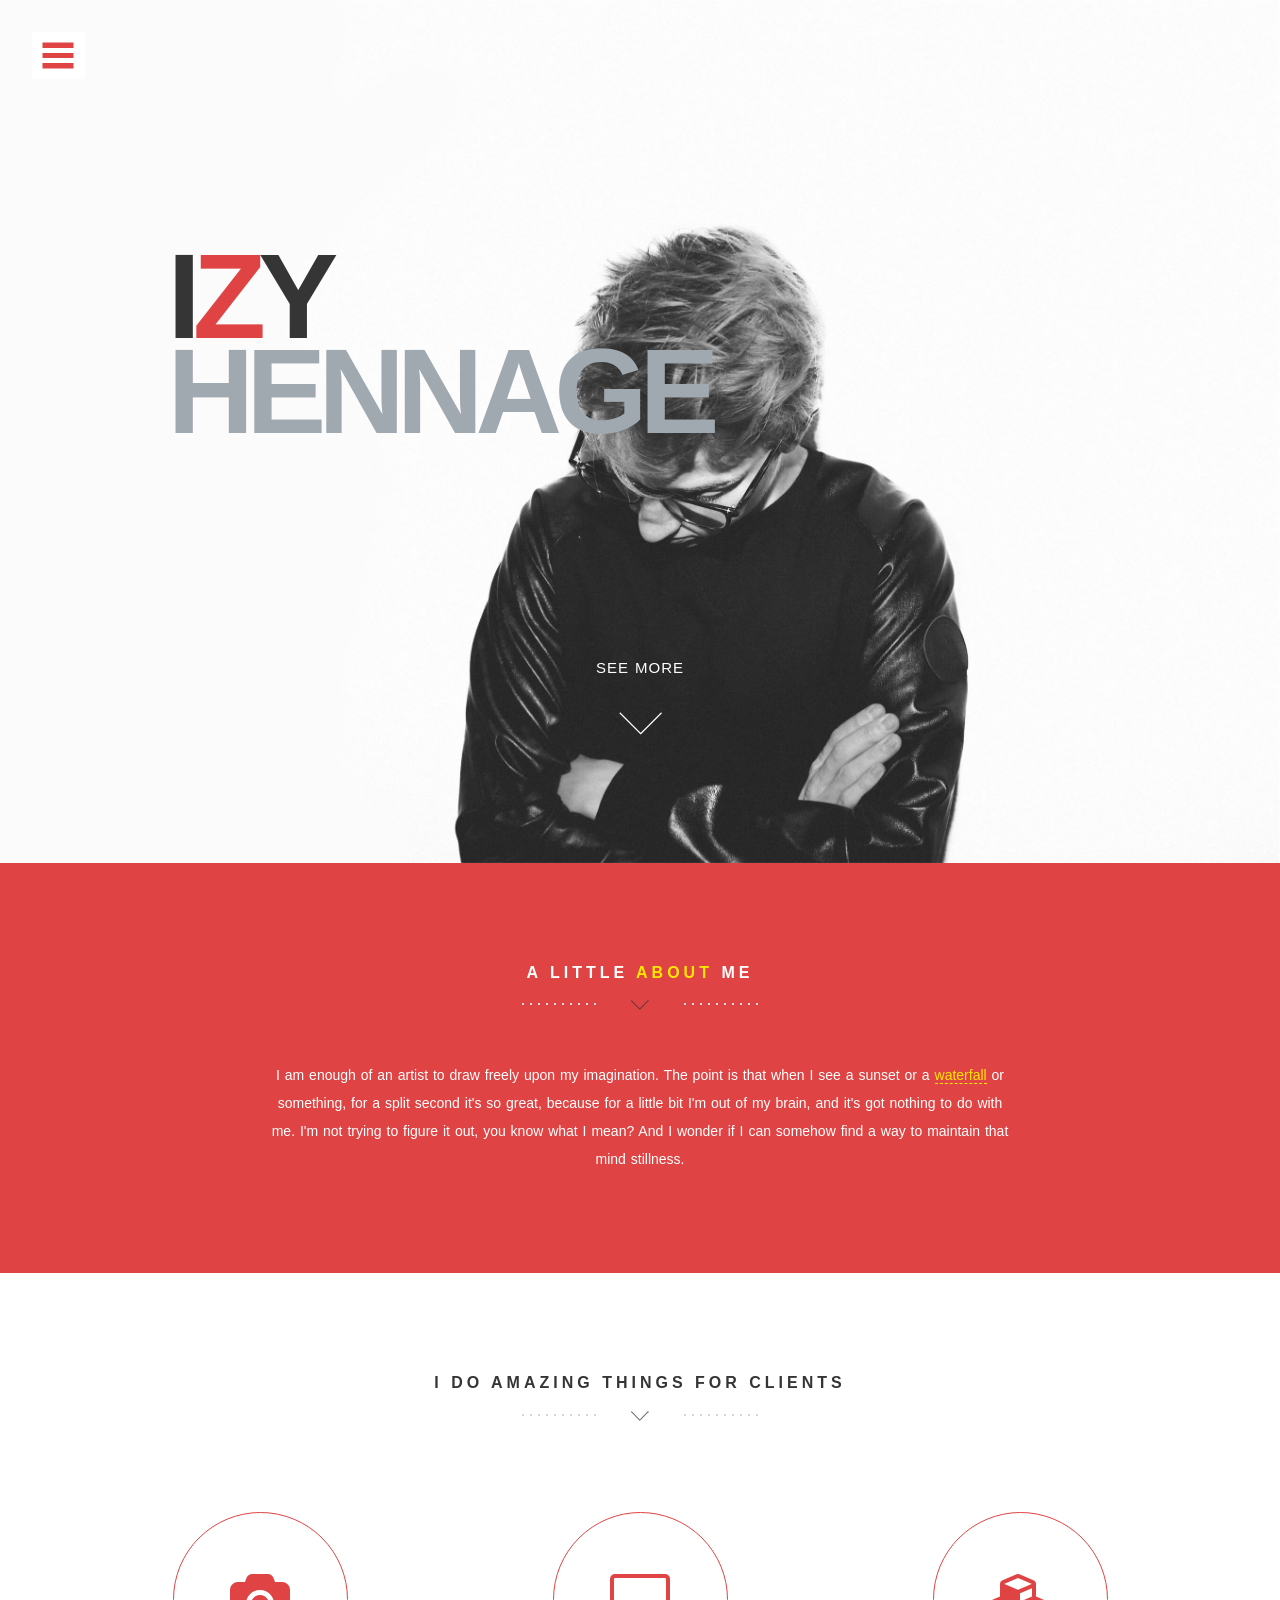
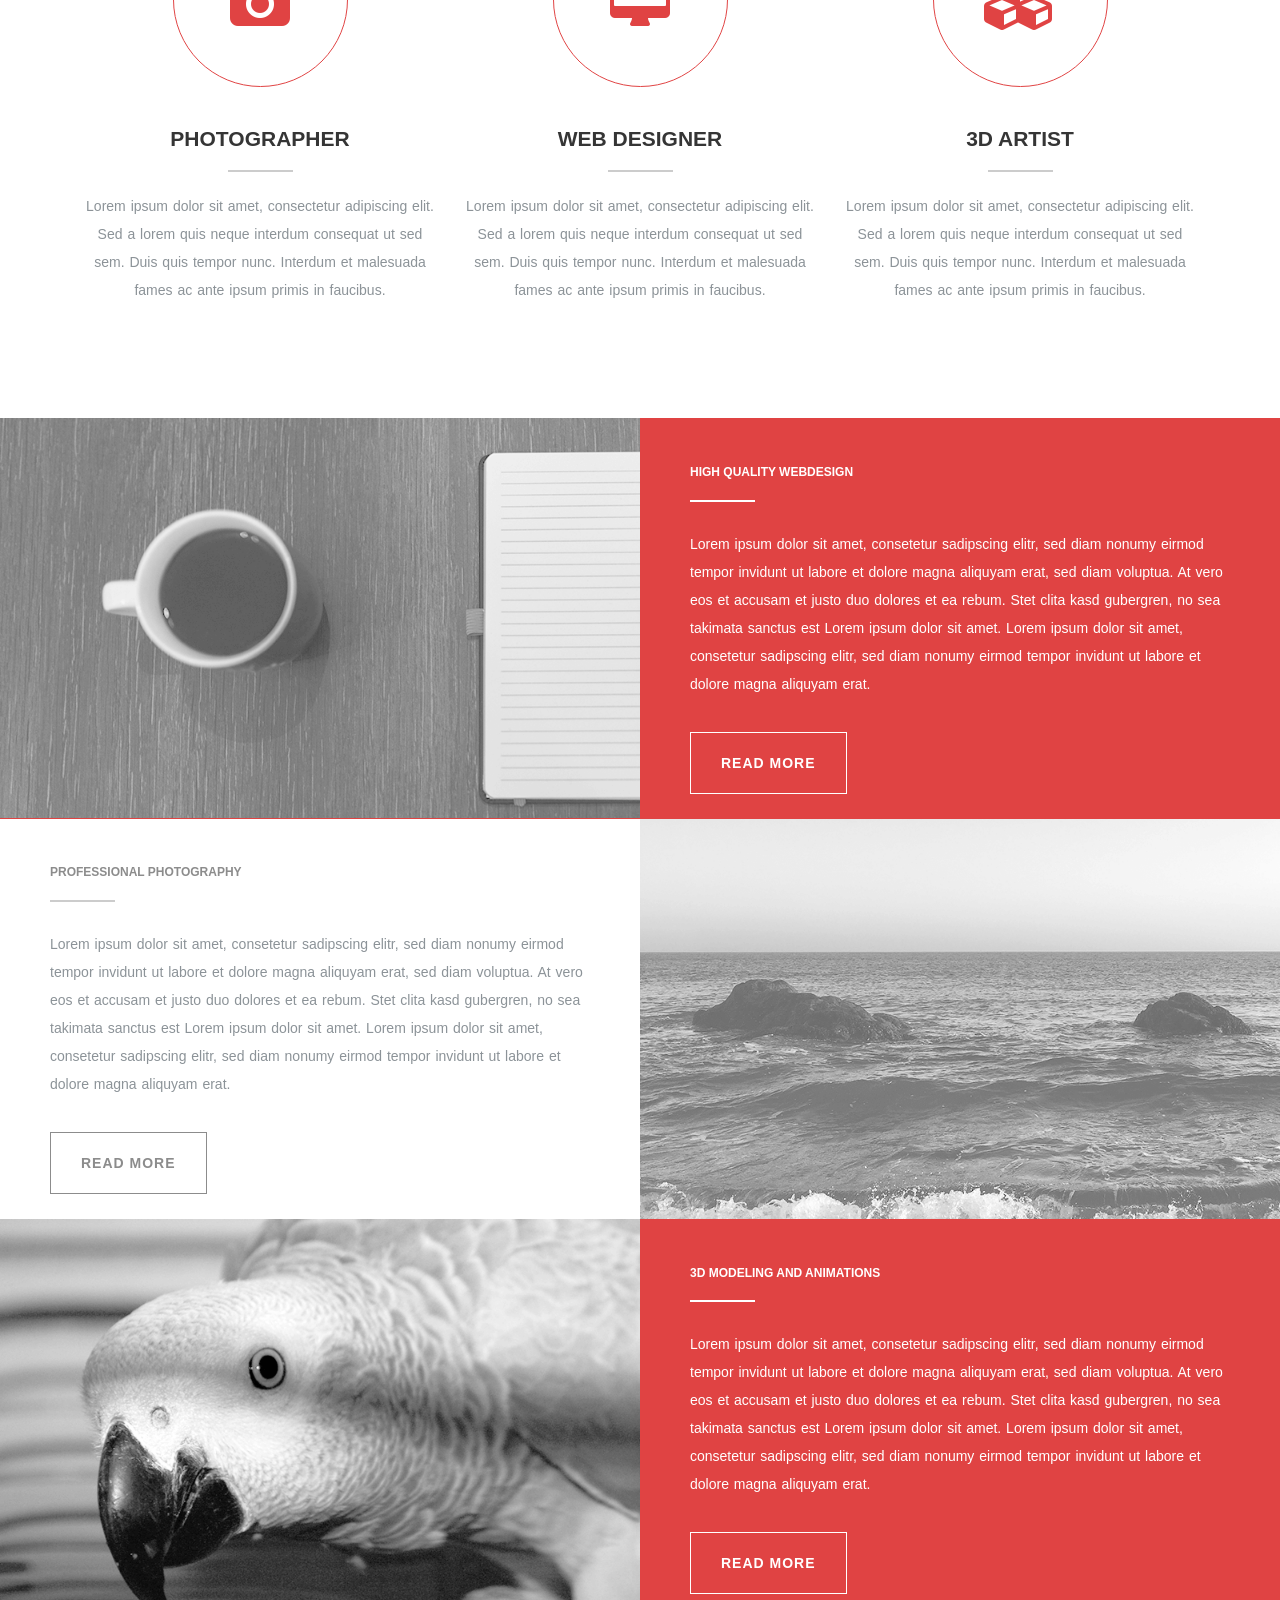
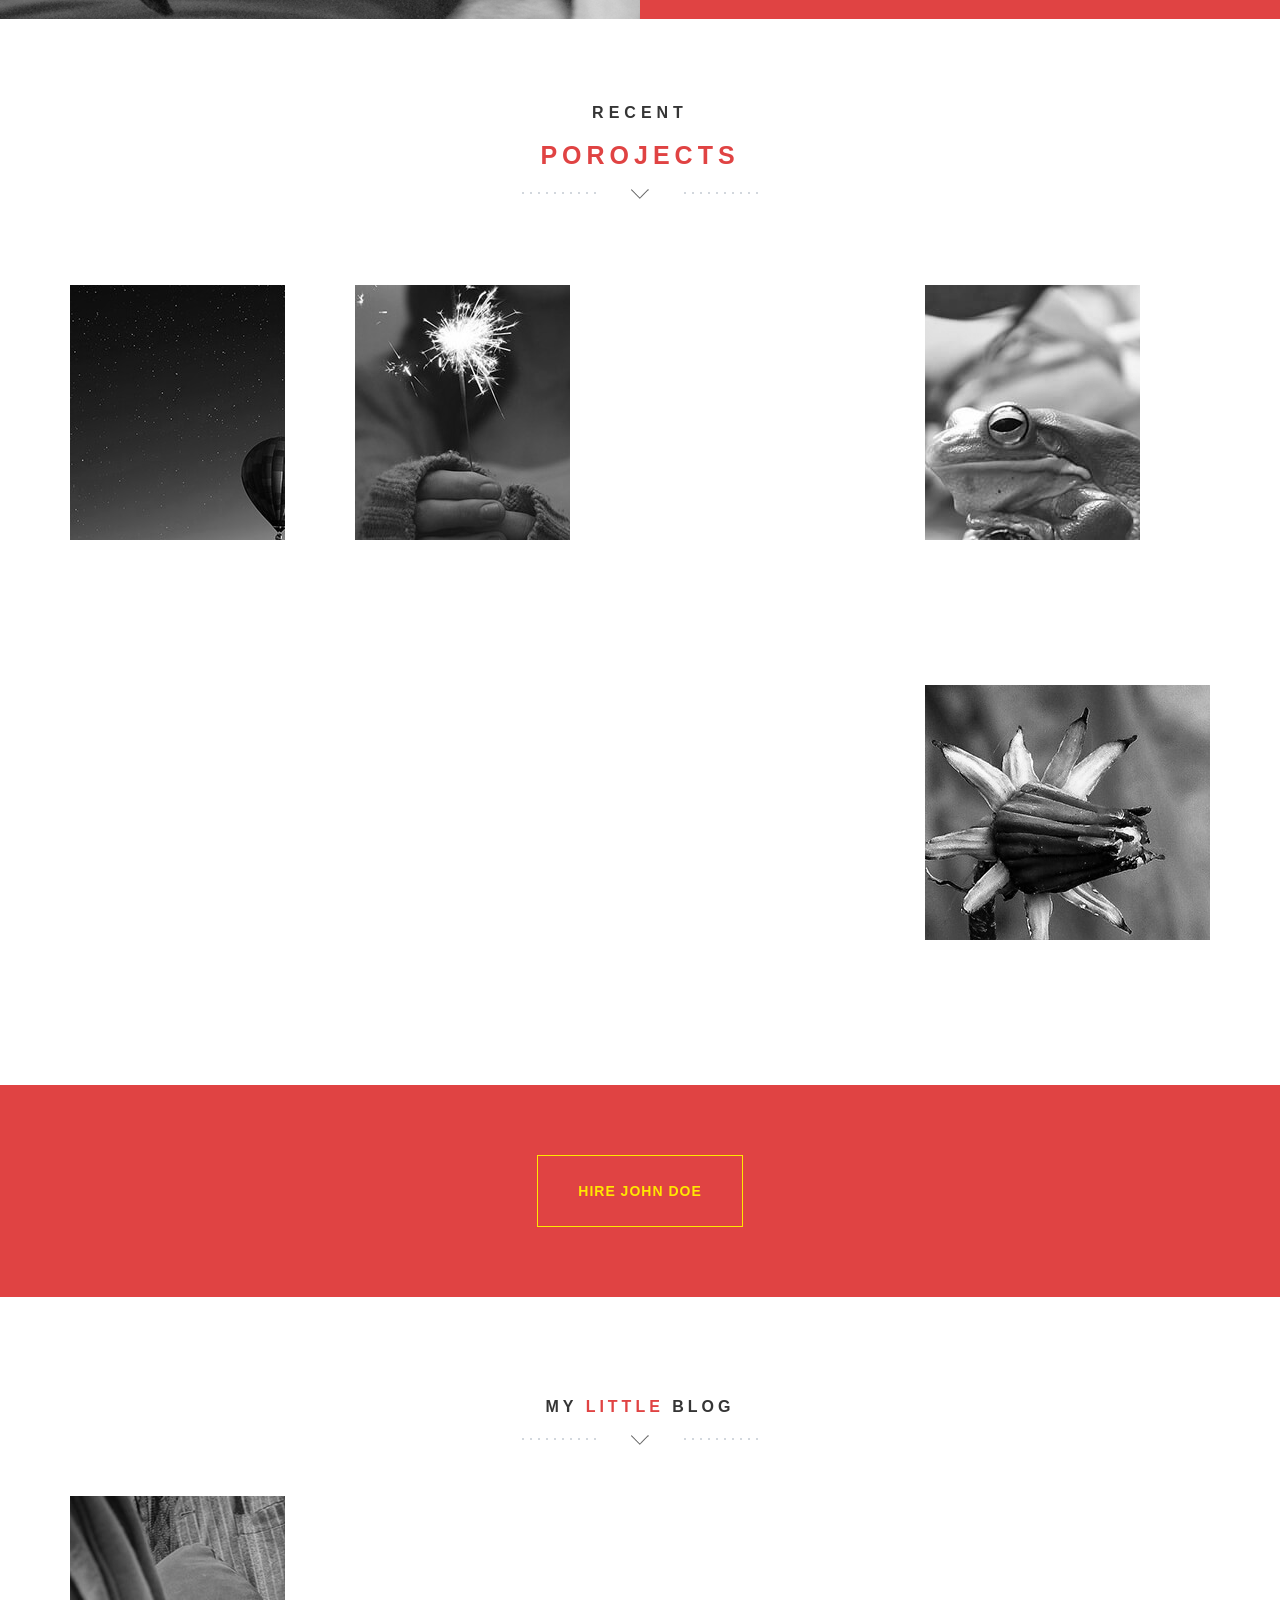
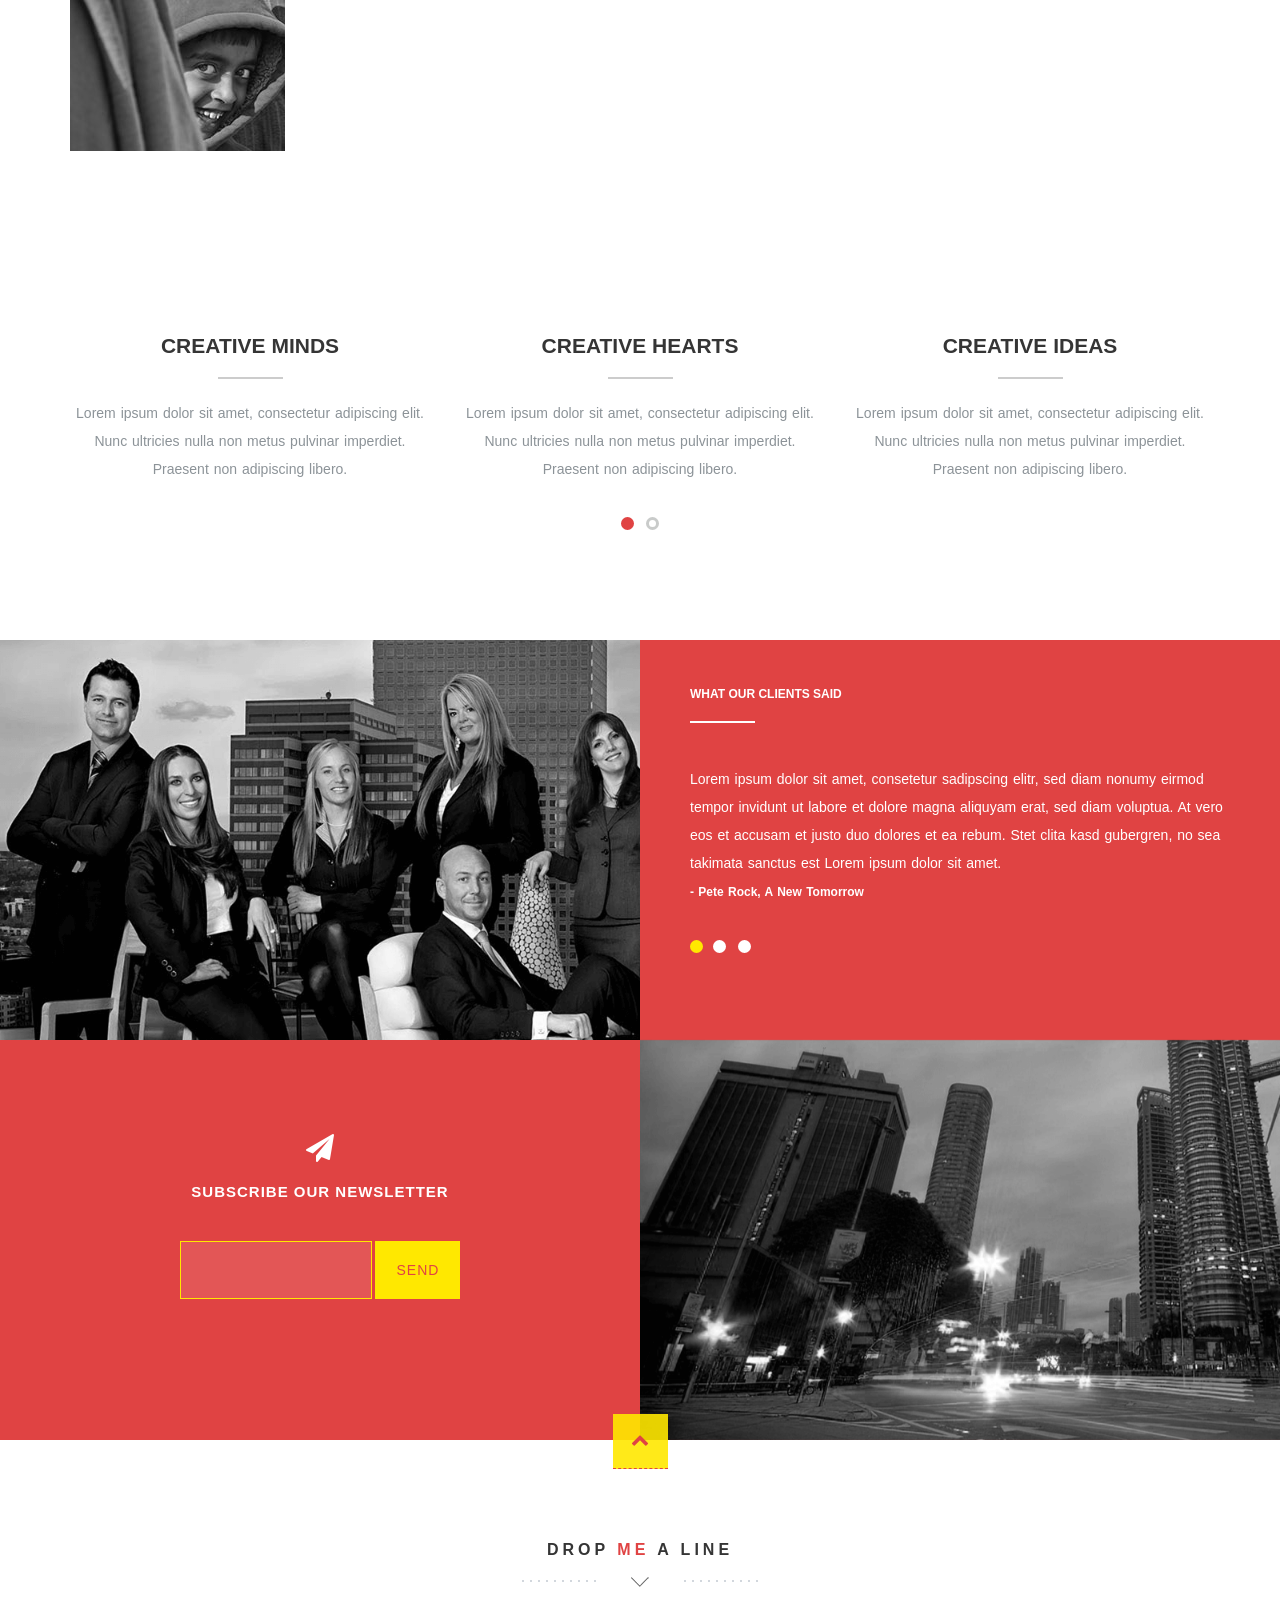
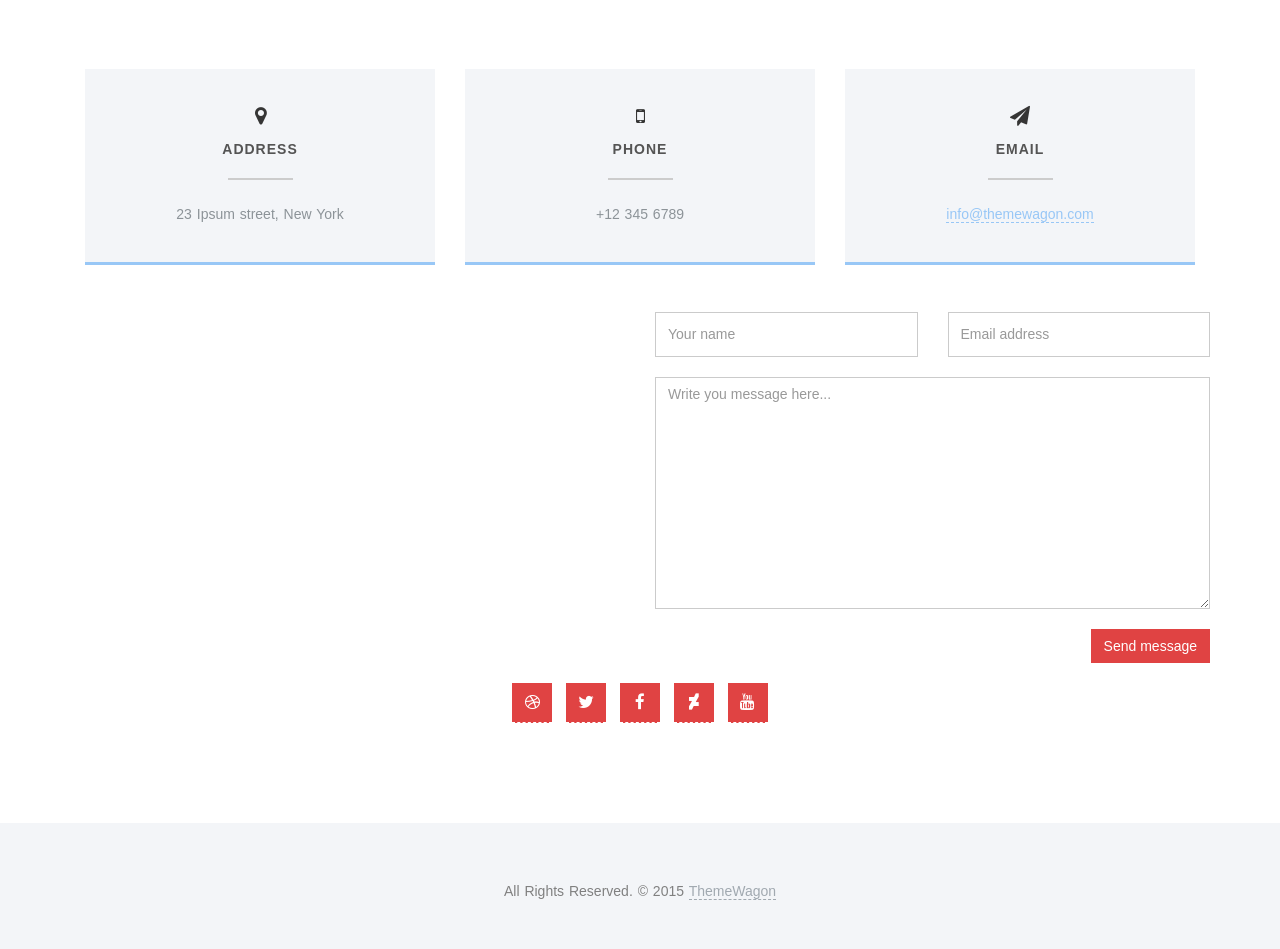
==== commit 91478354: "Update name & animation index.html" ====
--- a/index.html
+++ b/index.html
@@ -71,10 +71,10 @@
               <div class="row">
                 <div class="col-md-8 col-md-offset-1 inner">
                   <h1 class="animated fadeInDown">
-                    J<span style="color:#E04343;">o</span>hn<br/>
-                    <span>D<span style="color:#FFE800">o</span>e</span>
+                    I<span style="color:#E04343;">z</span>y<br/>
+                    <span>Hennage</span>
                   </h1><!-- Title -->
-                  <h3 class="animated fadeInUp delay-05s"><span class="rotate">Web Designer,Photographer,3d Artist</span></h3><!-- Text Rotator -->
+                  <h3 class="animated fadeInUp delay-07s"><span class="rotate">Computer Scientist, Educator, Creator</span></h3><!-- Text Rotator -->
                 </div>
               </div>
 			  <!-- Learn More Button -->
--- a/css/style.css
+++ b/css/style.css
@@ -25,7 +25,7 @@
 	Global Styles
 ========================================================================== */
 a {
-	color: #E04343;
+	color:#98c7f6;
 	-webkit-transition:all 0.5s;
 	-moz-transition:all 0.5s;
 	-o-transition:all 0.5s;
@@ -293,9 +293,9 @@
 }
 .dark-box {
 	background: #F3F5F8;
-	-webkit-box-shadow: 0px 3px 0px 0px #E04343;
-	-moz-box-shadow: 0px 3px 0px 0px #E04343;
-	box-shadow: 0px 3px 0px 0px #E04343;
+	-webkit-box-shadow: 0px 3px 0px 0px #98c7f6;
+	-moz-box-shadow: 0px 3px 0px 0px #98c7f6;
+	box-shadow: 0px 3px 0px 0px #98c7f6;
 	padding:20px 0;
 }
 .dark-box:hover,.dark-box:focus {
@@ -329,7 +329,7 @@
 	outline:none!important;
 }
 .menu-wrap a:hover,.menu-wrap a:focus {
-	color: #E04343;
+	color: #98c7f6;
 }
 .content-wrap {
 	overflow-y:scroll;
@@ -1235,4 +1235,4 @@
 	.subscribe {
 	    padding-bottom: 40px;
 	}
-}+}
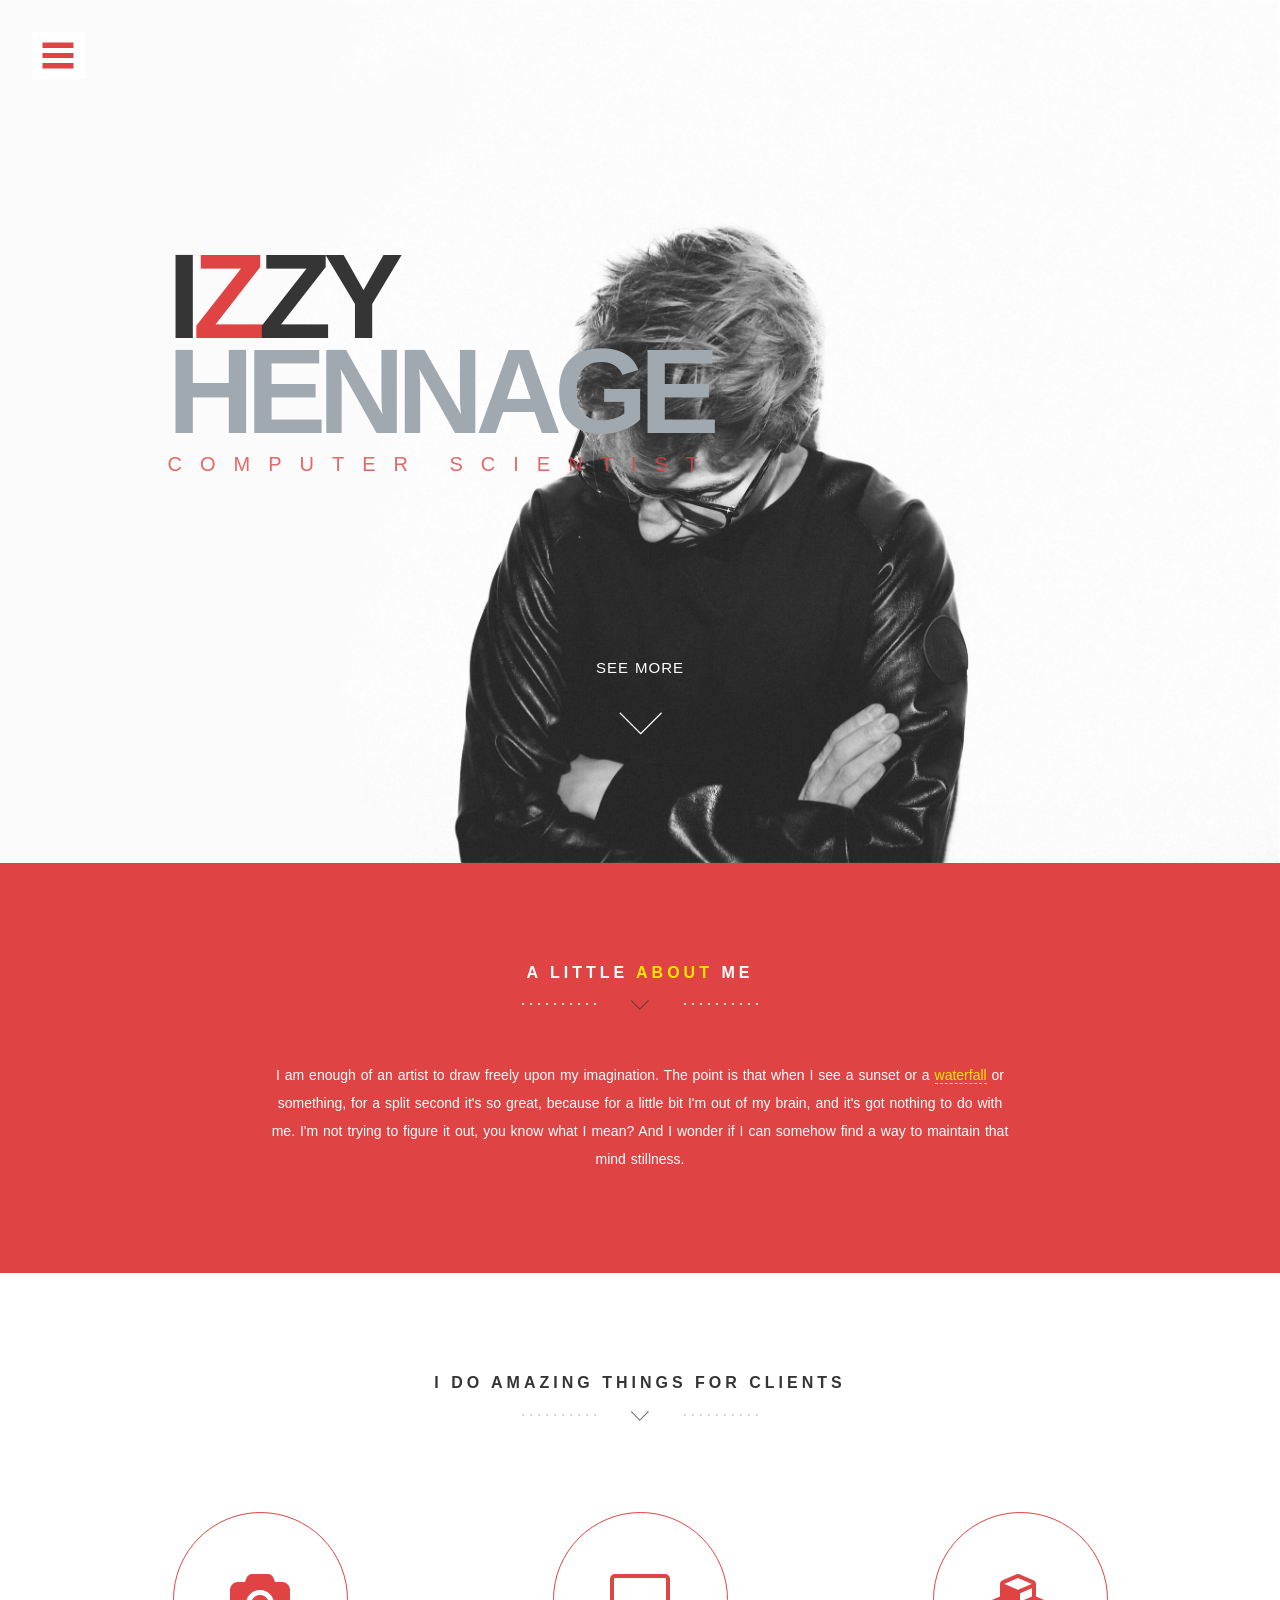
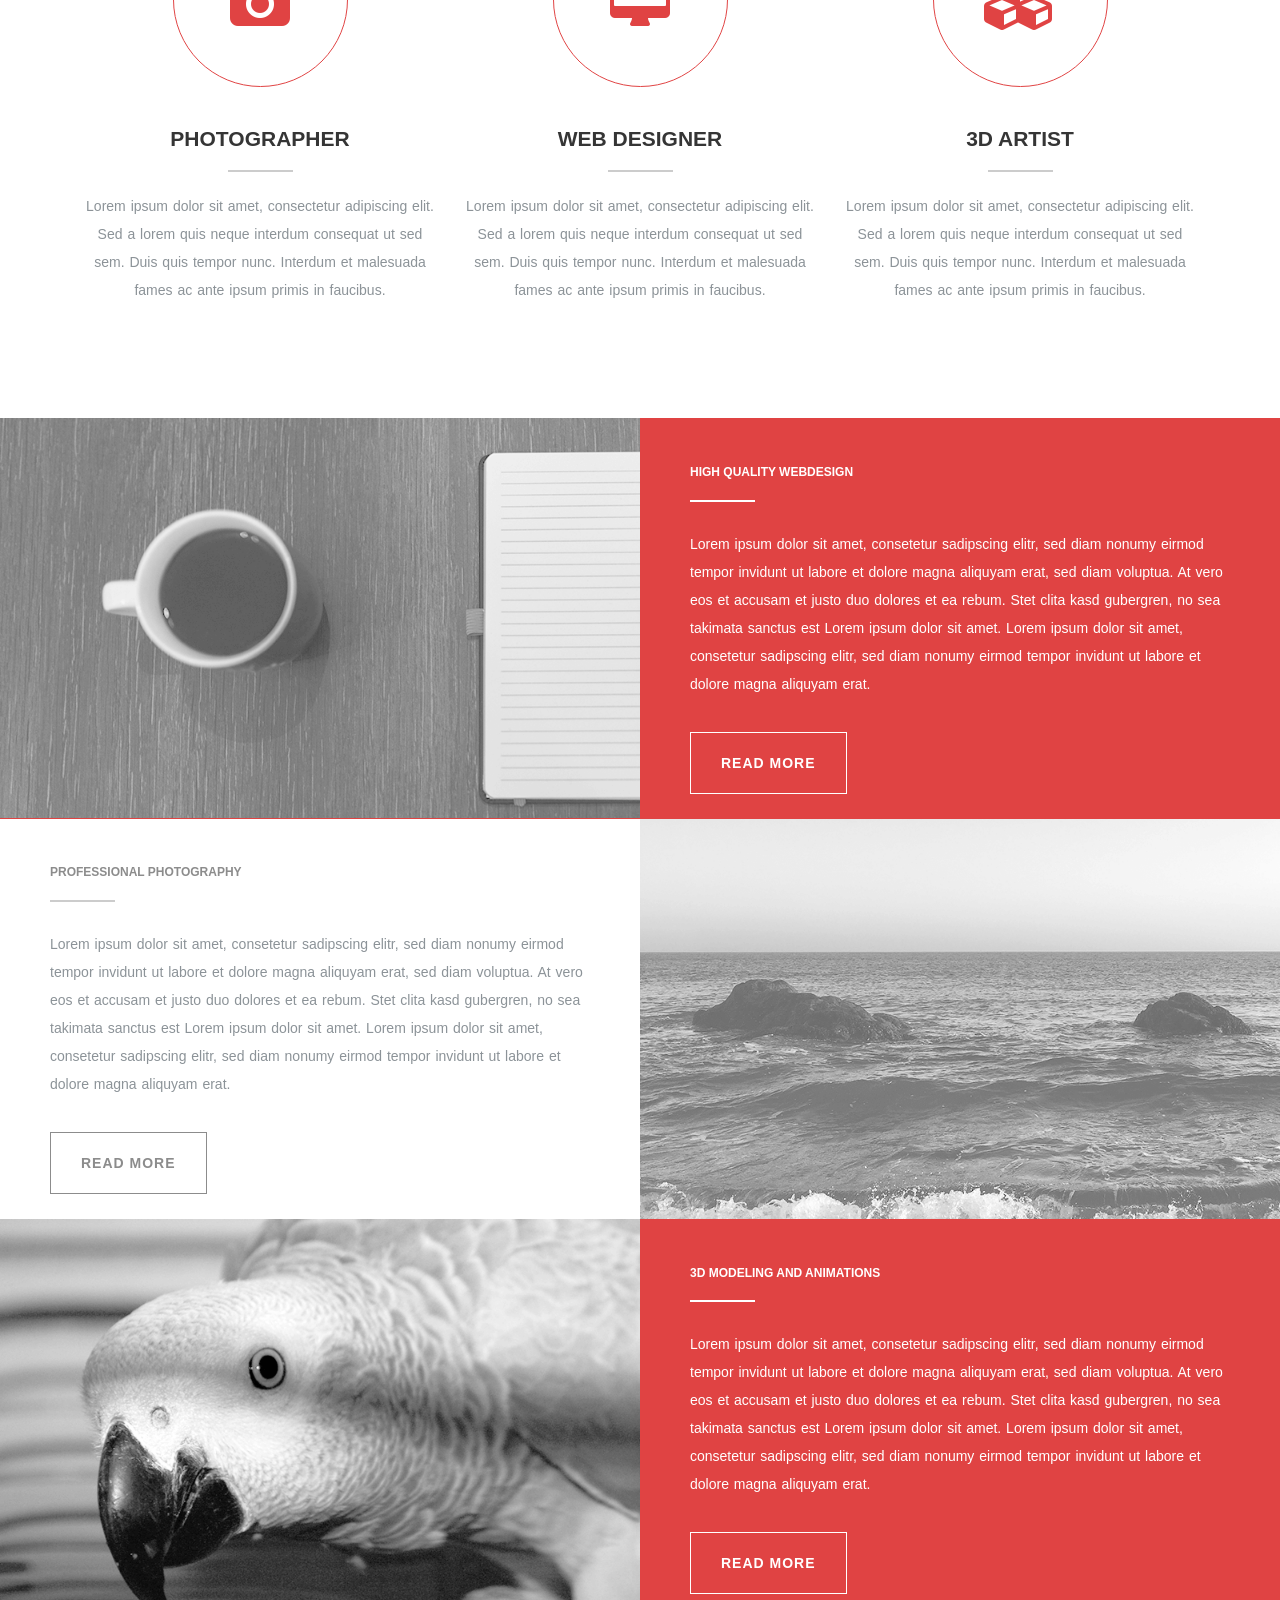
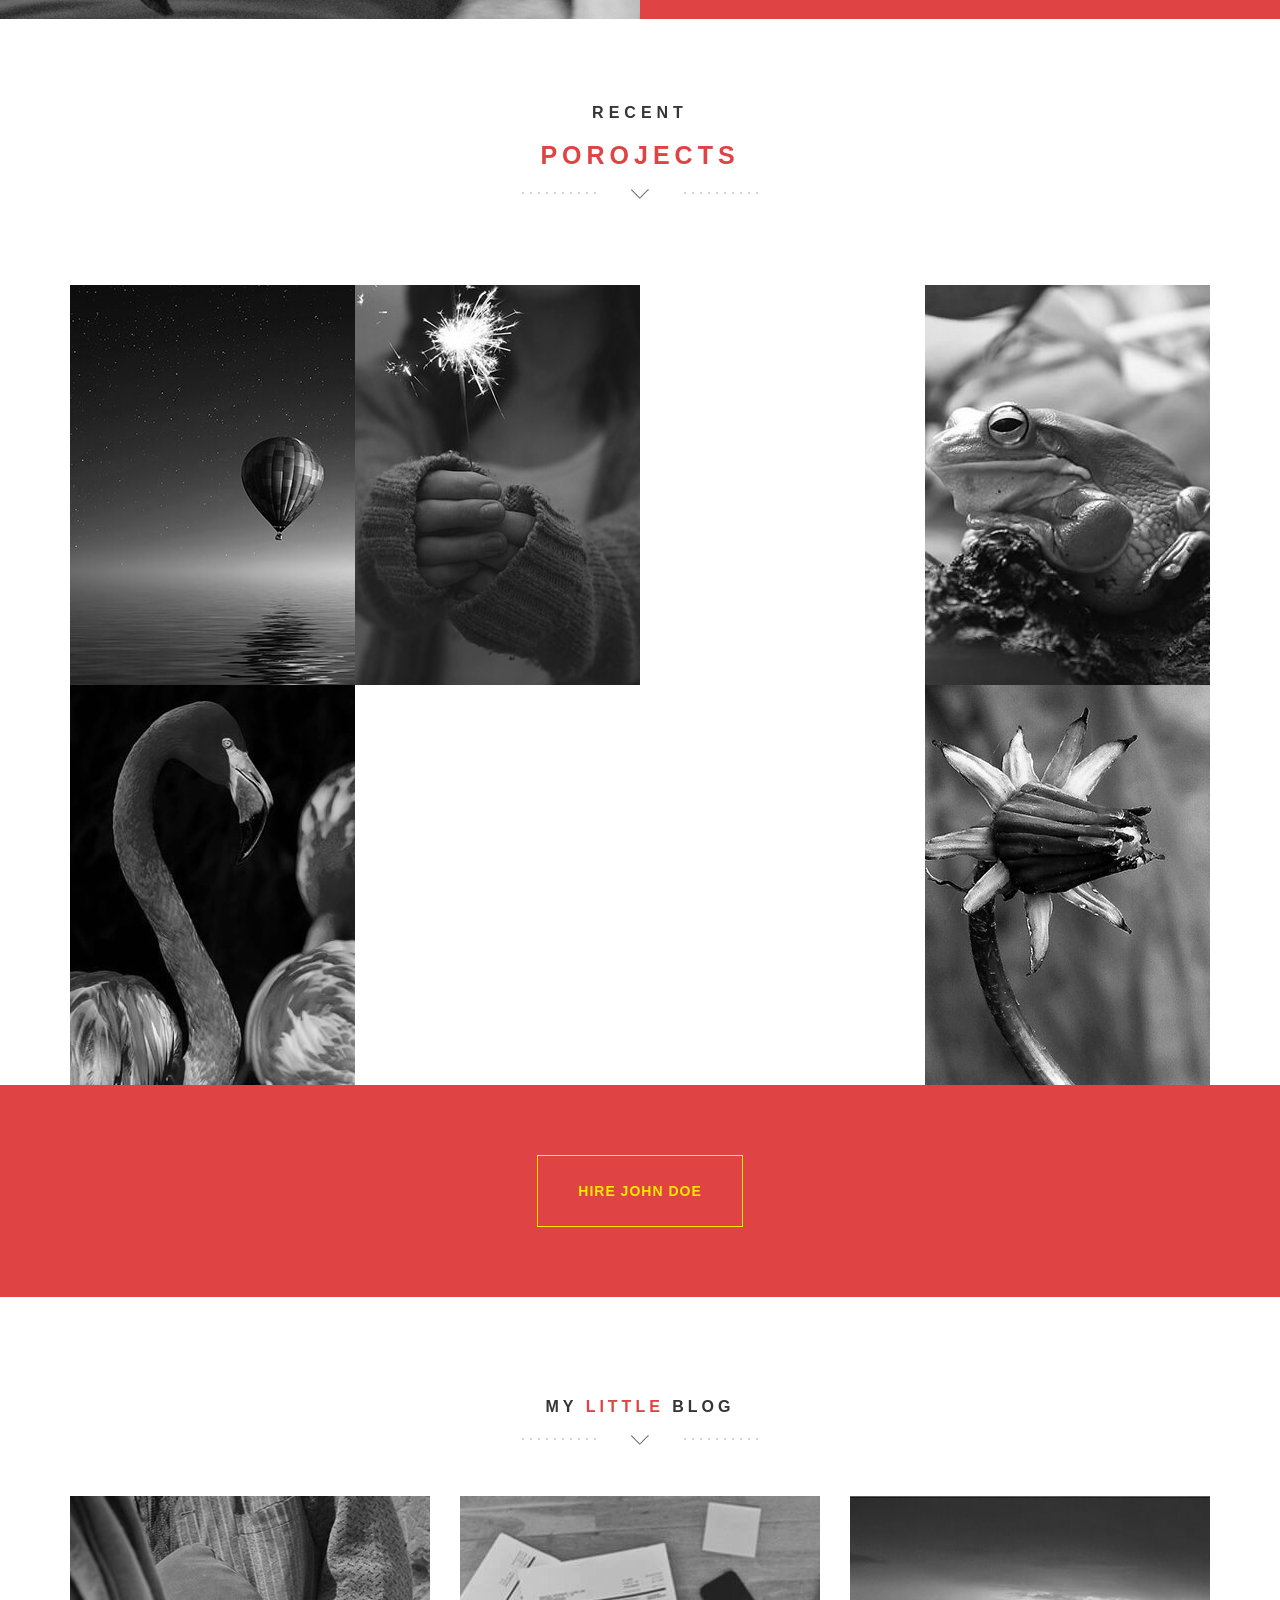
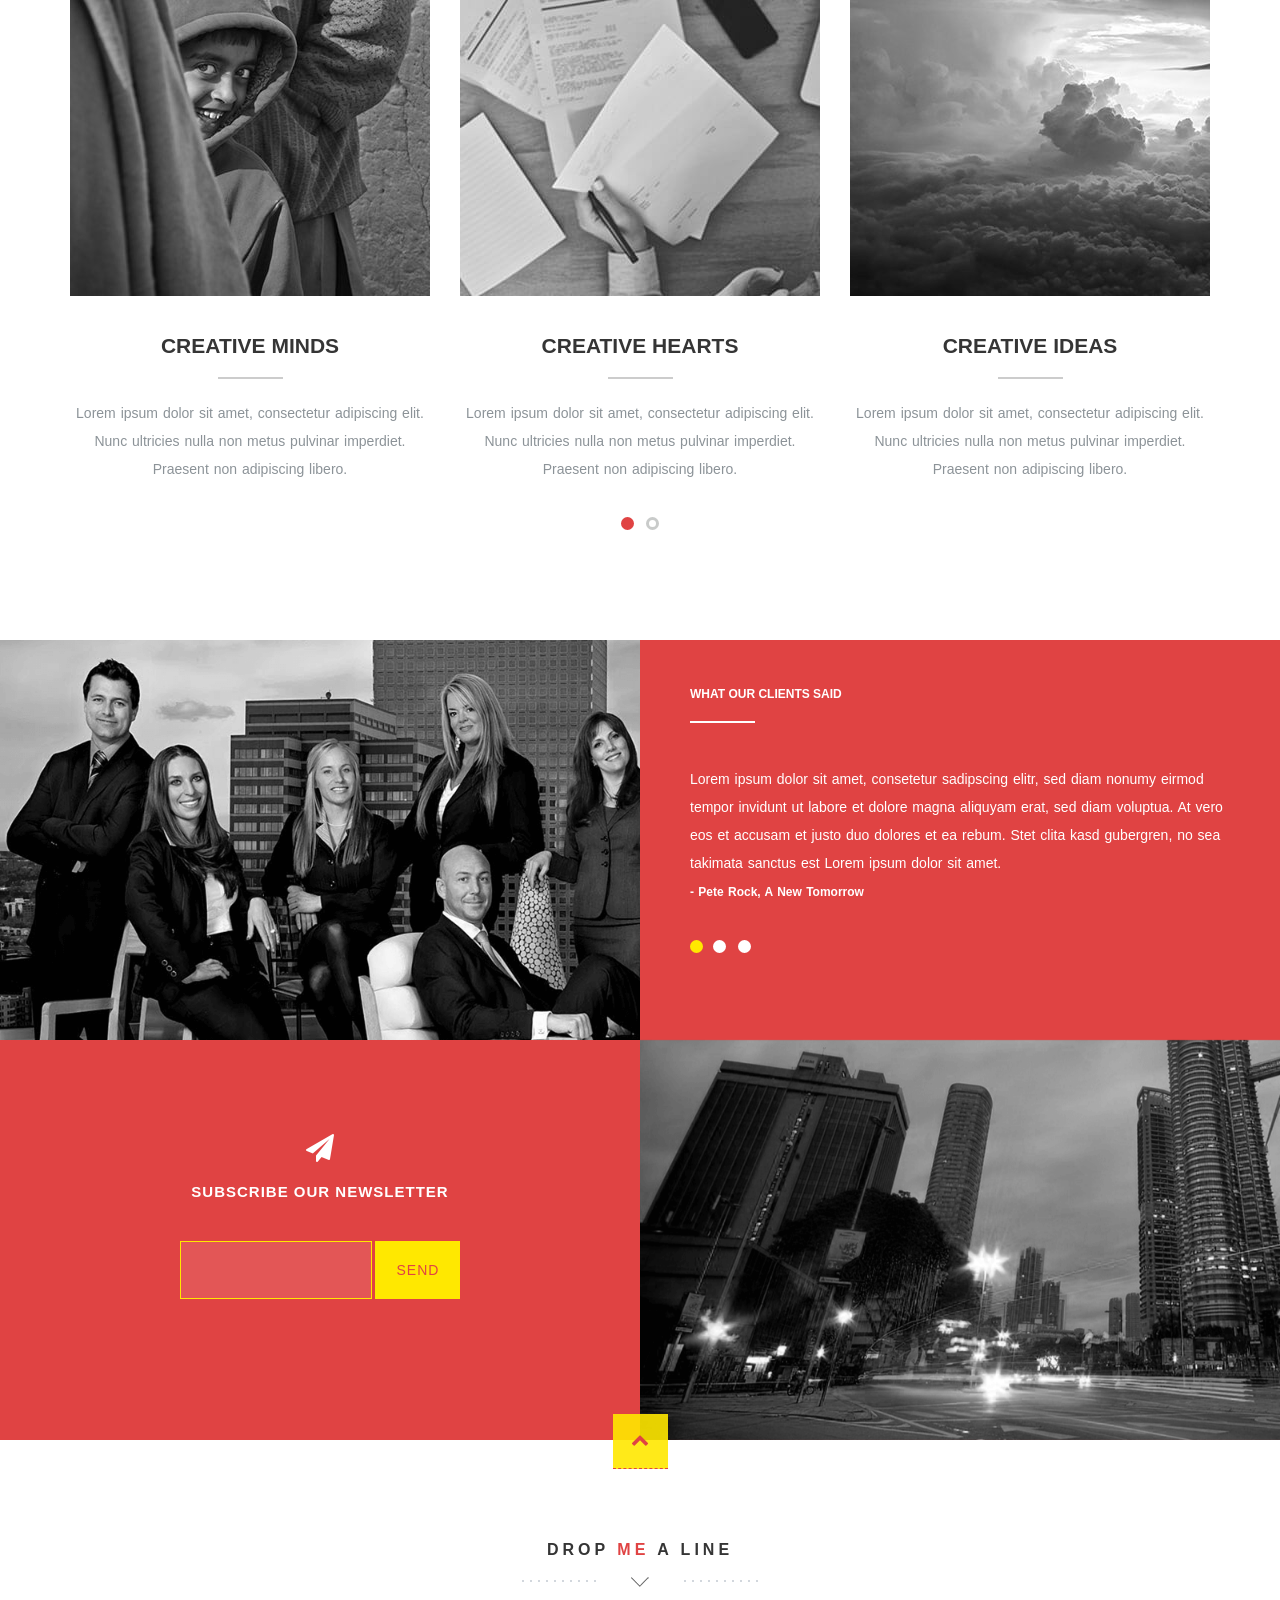
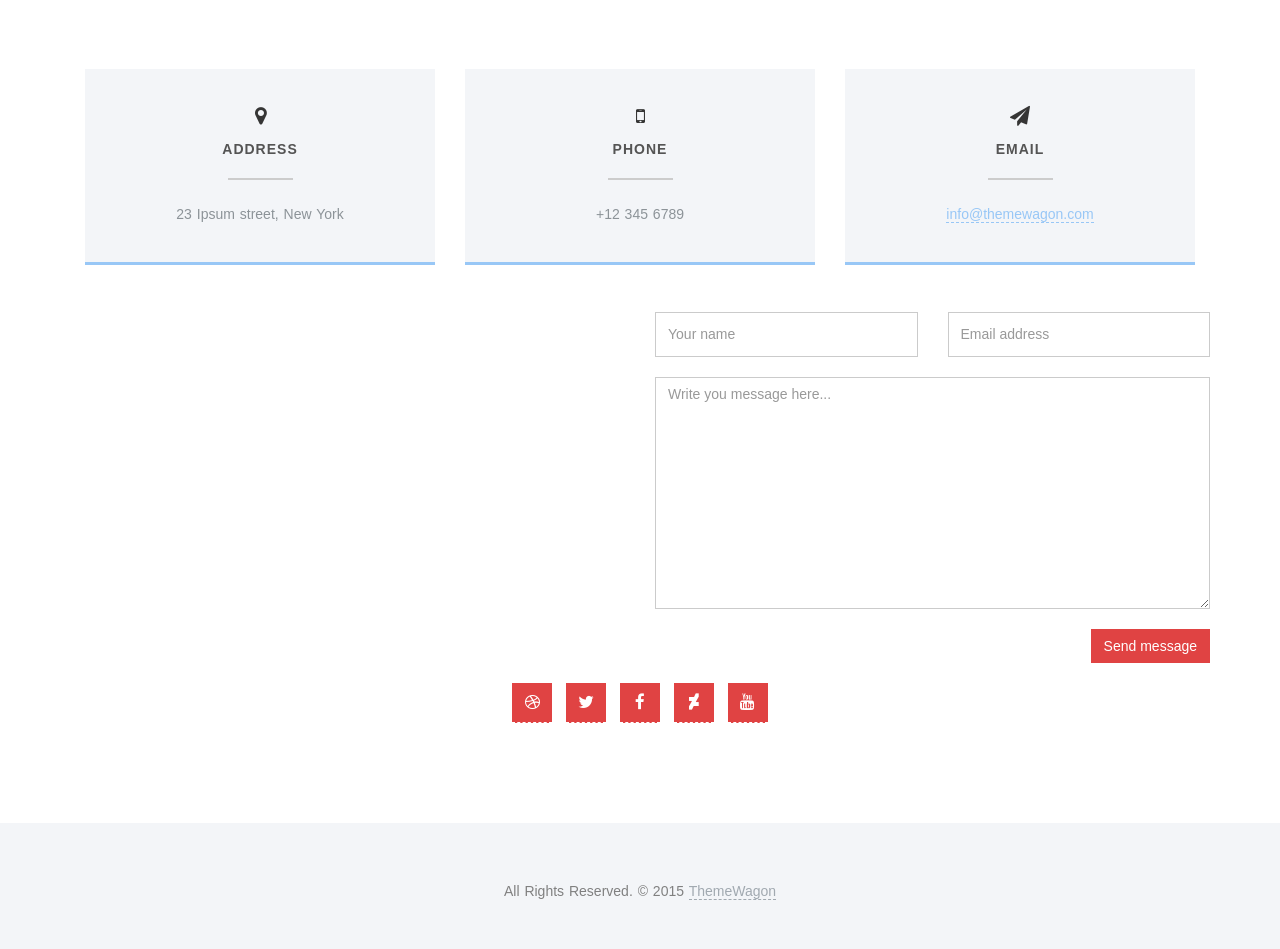
==== commit e8b15704: "Update index.html" ====
--- a/index.html
+++ b/index.html
@@ -71,7 +71,7 @@
               <div class="row">
                 <div class="col-md-8 col-md-offset-1 inner">
                   <h1 class="animated fadeInDown">
-                    I<span style="color:#E04343;">z</span>y<br/>
+                    I<span style="color:#E04343;">z</span>zy<br/>
                     <span>Hennage</span>
                   </h1><!-- Title -->
                   <h3 class="animated fadeInUp delay-07s"><span class="rotate">Computer Scientist, Educator, Creator</span></h3><!-- Text Rotator -->
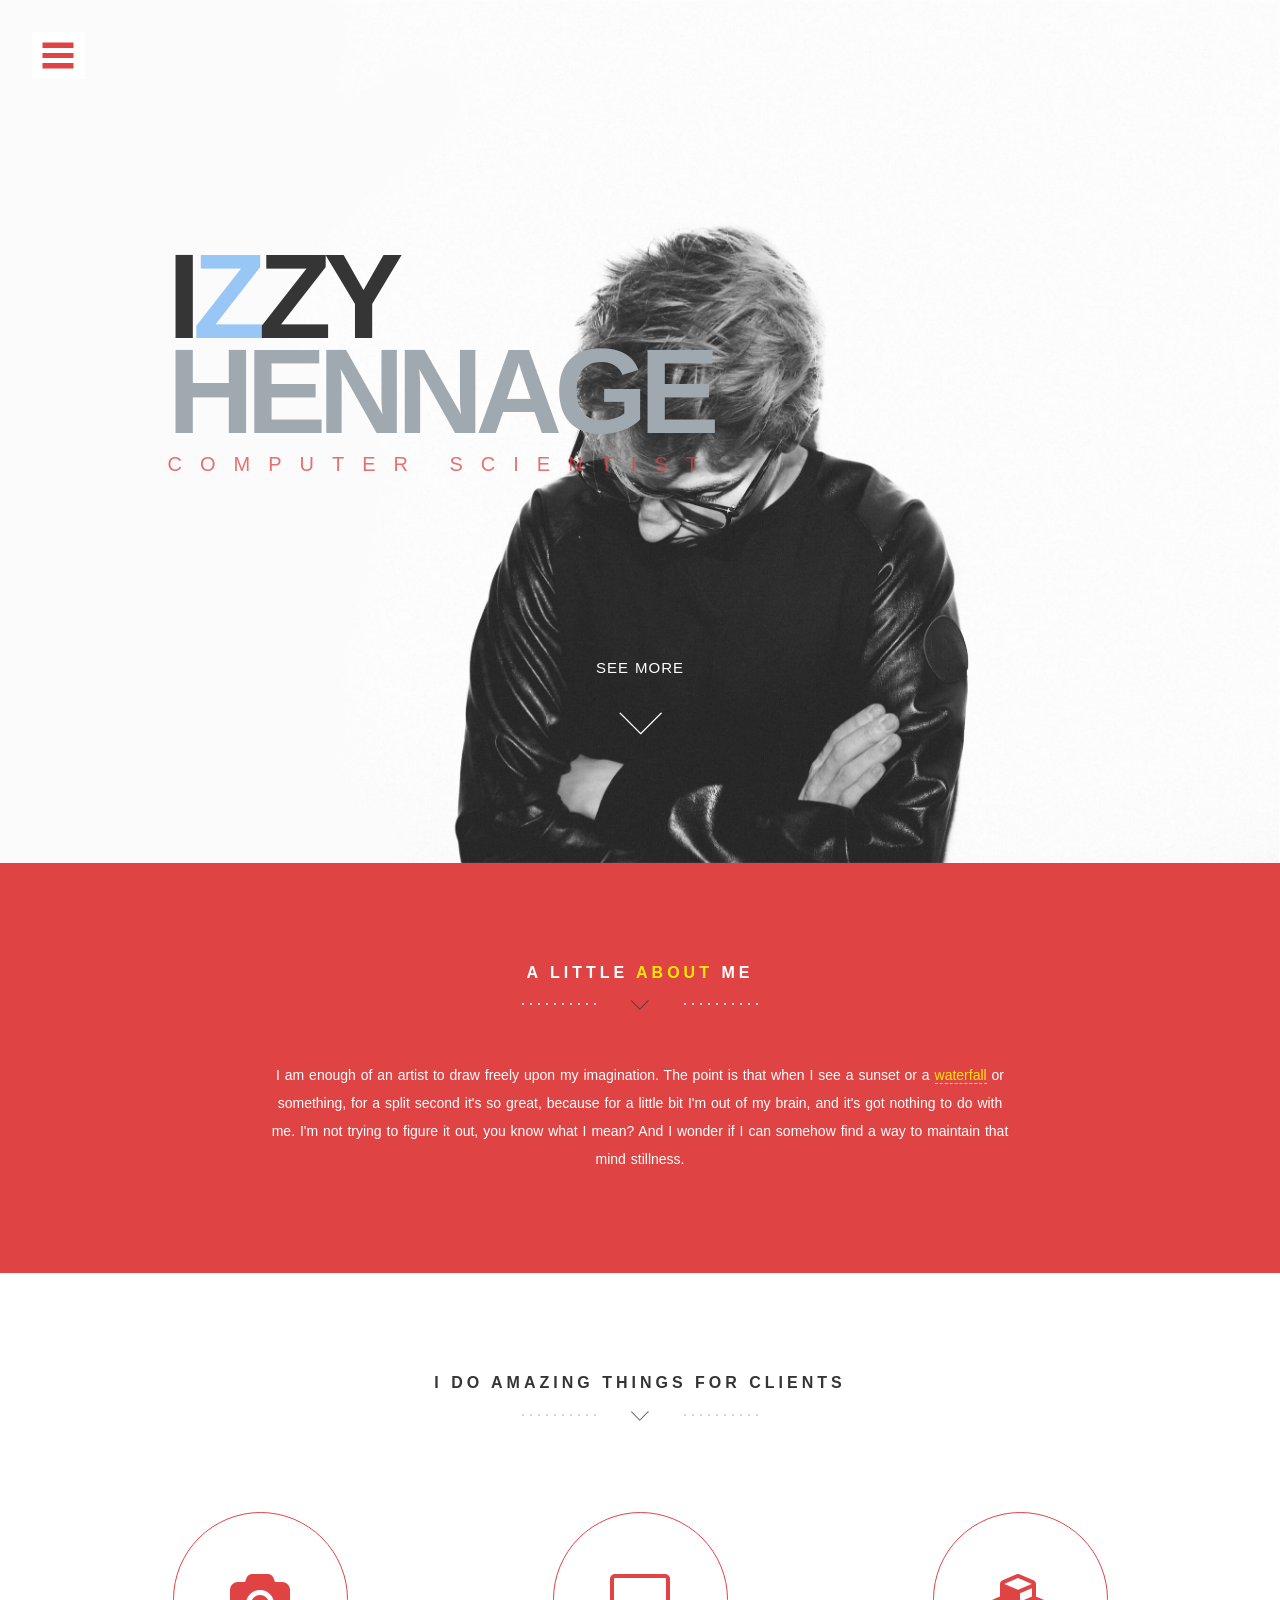
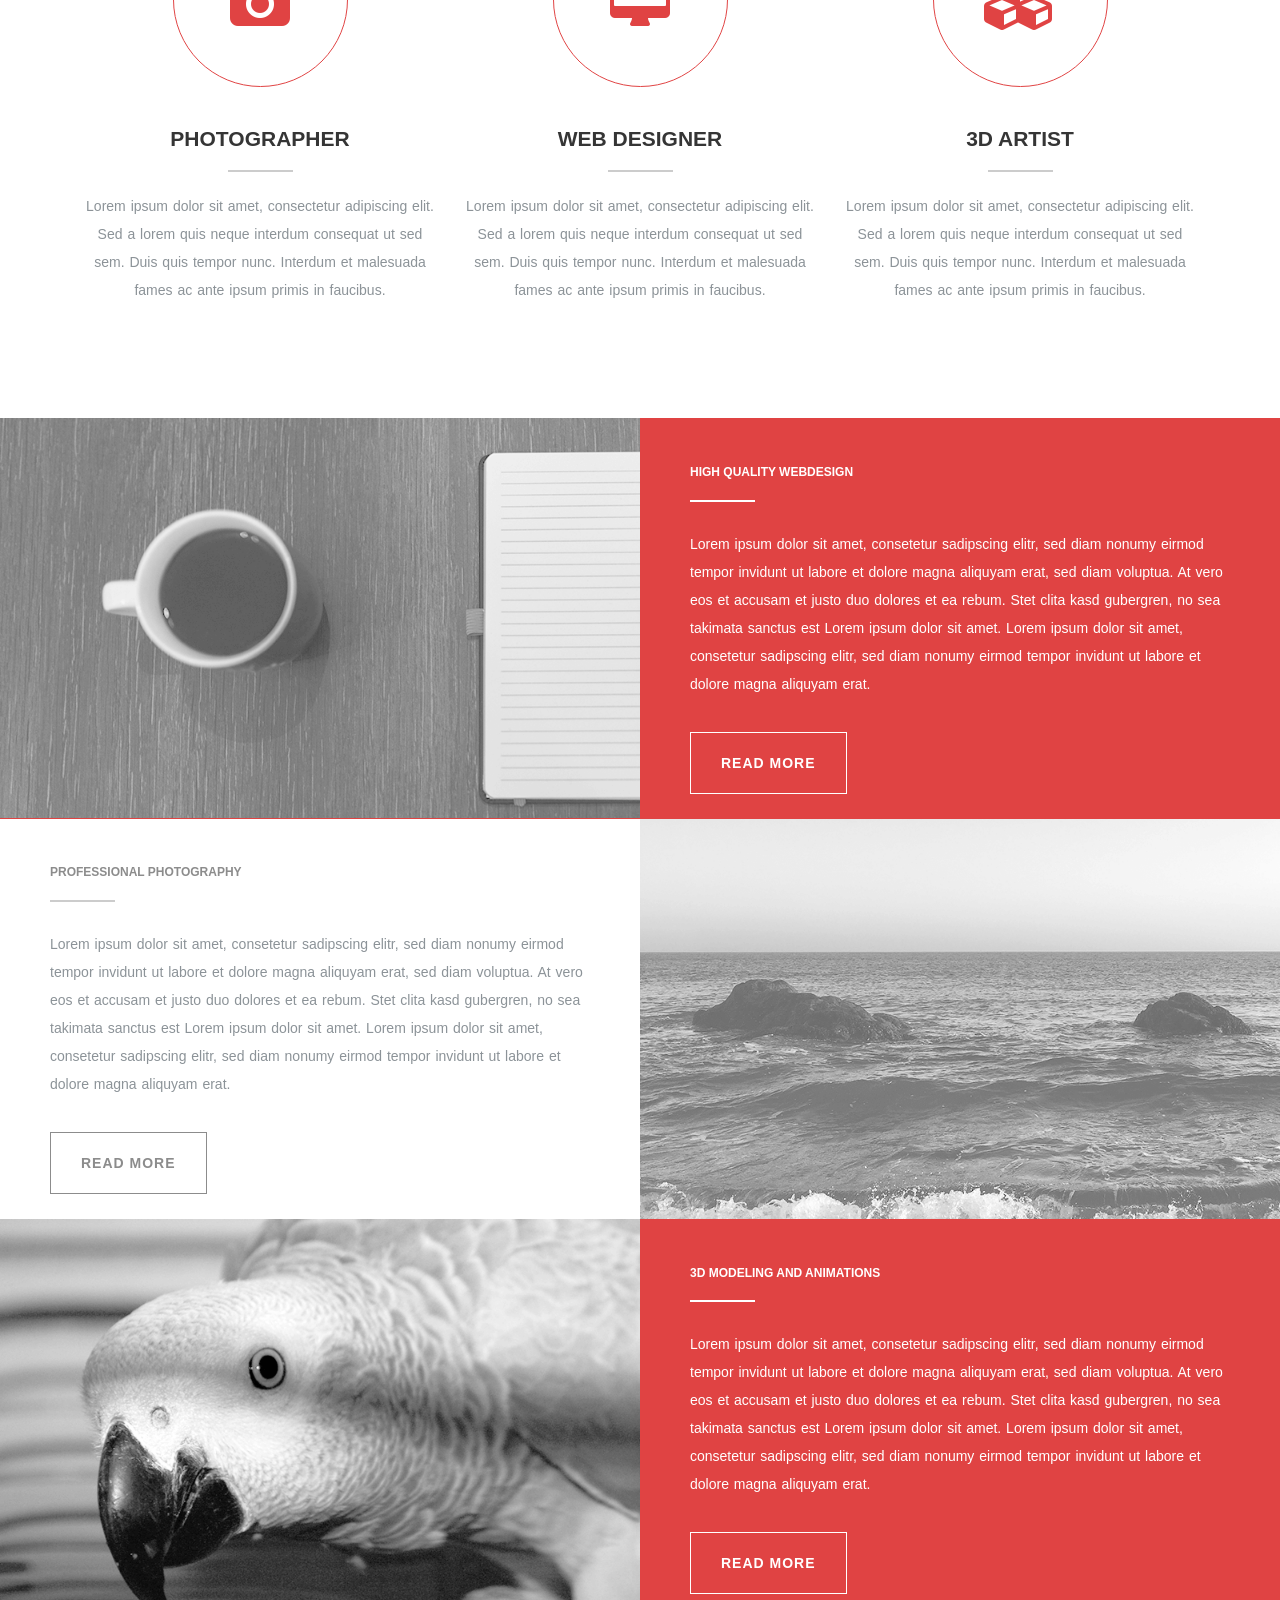
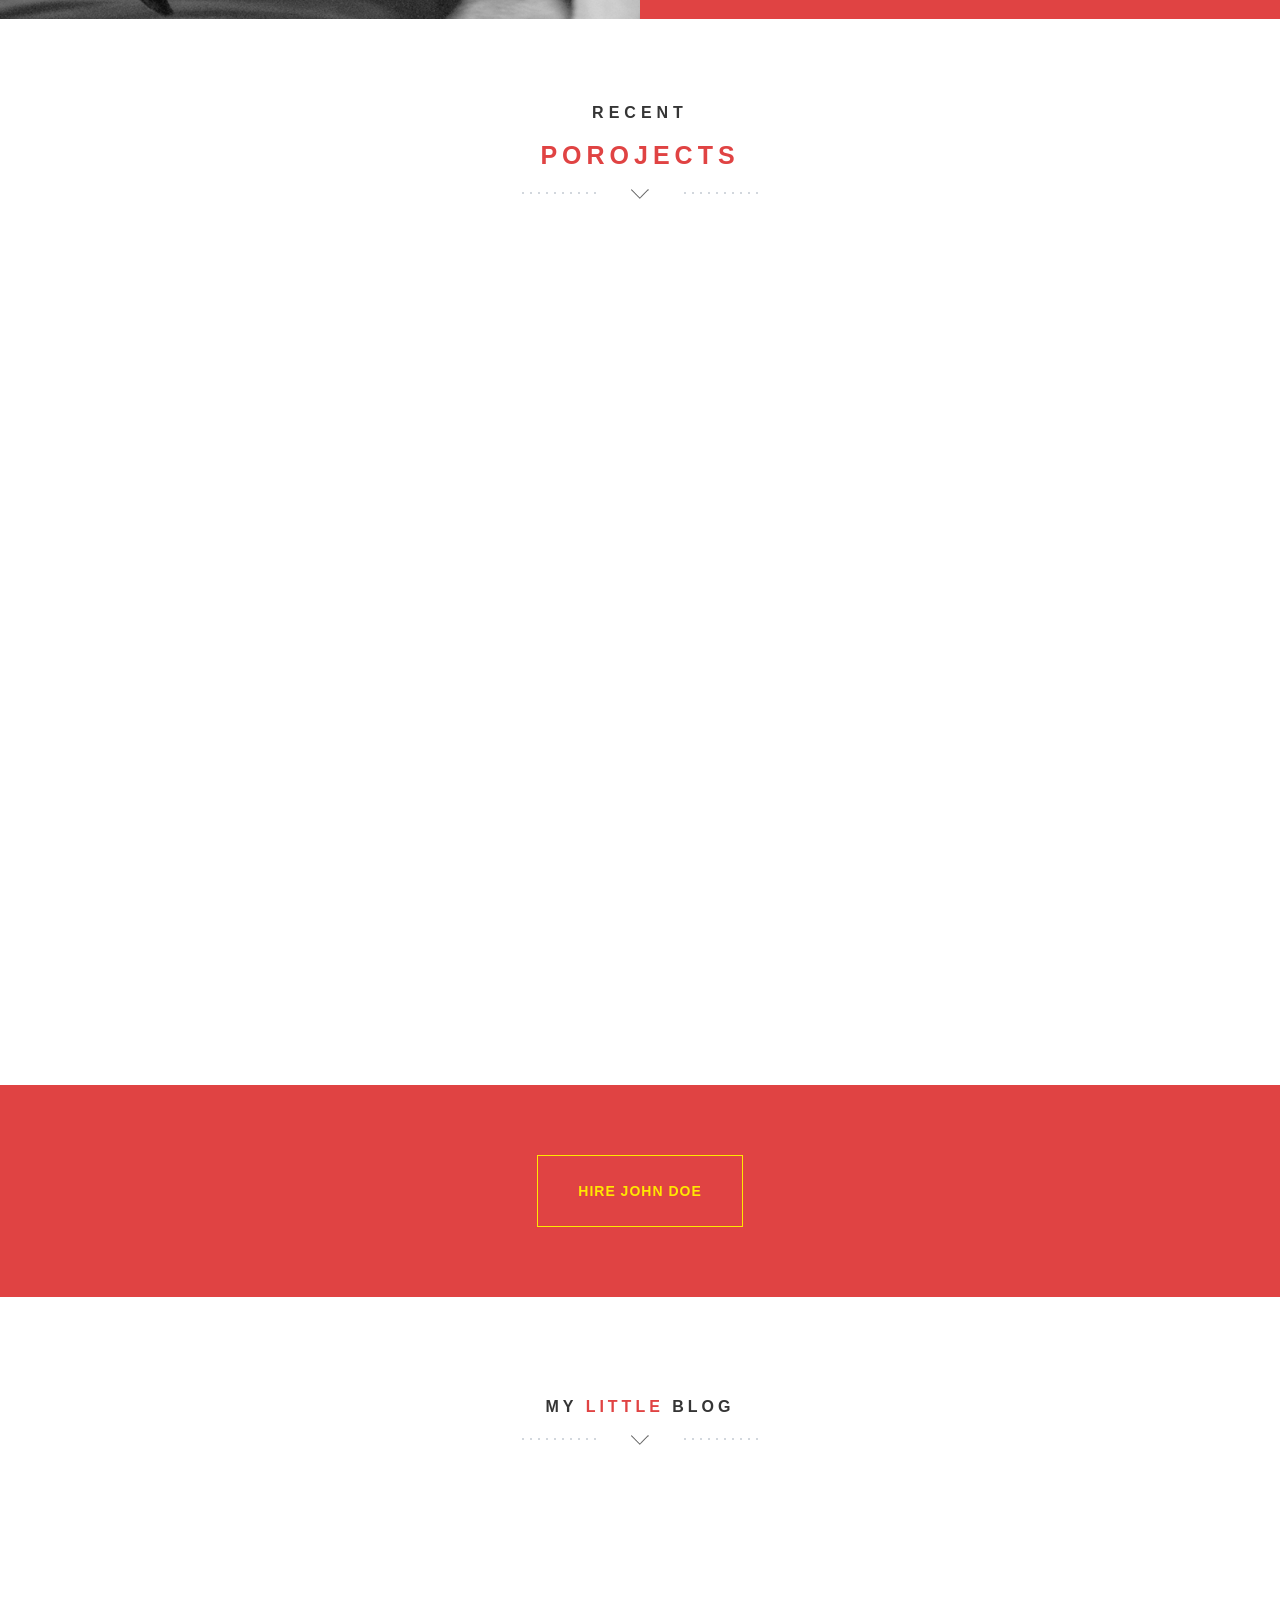
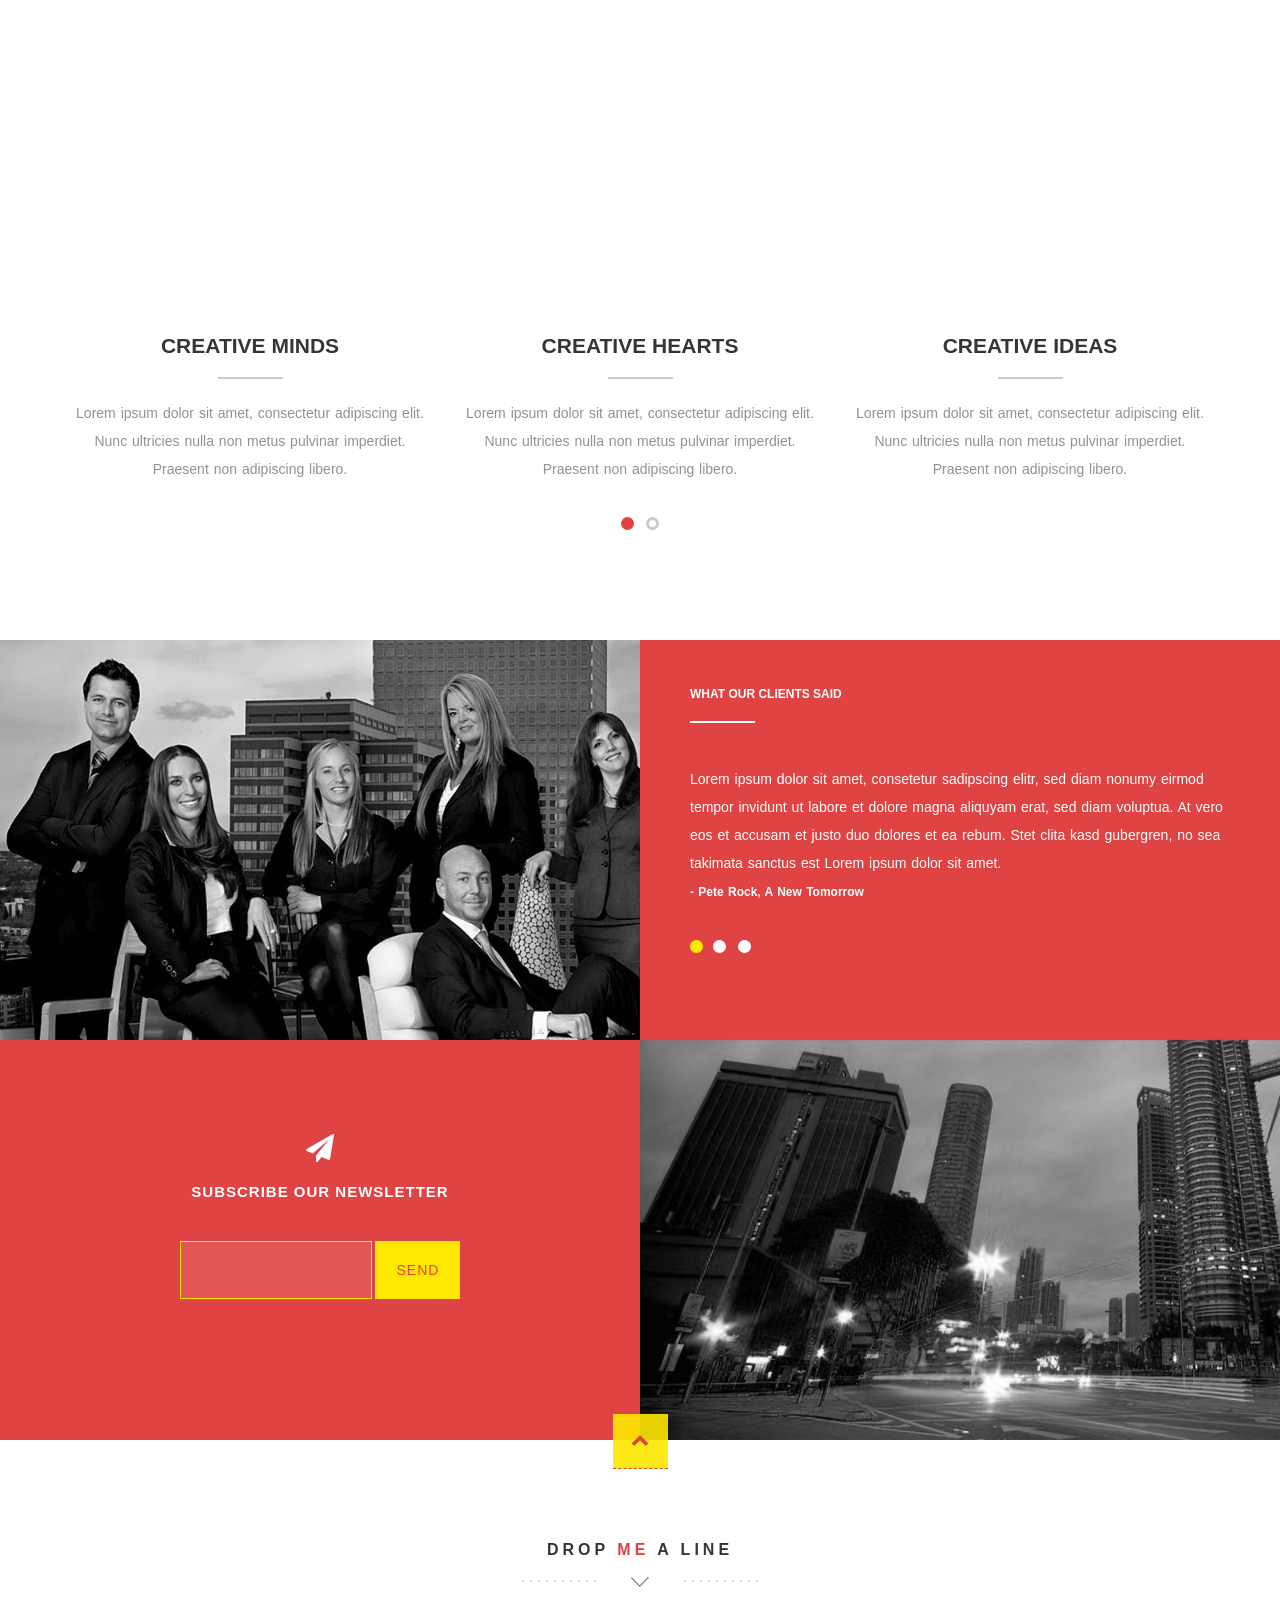
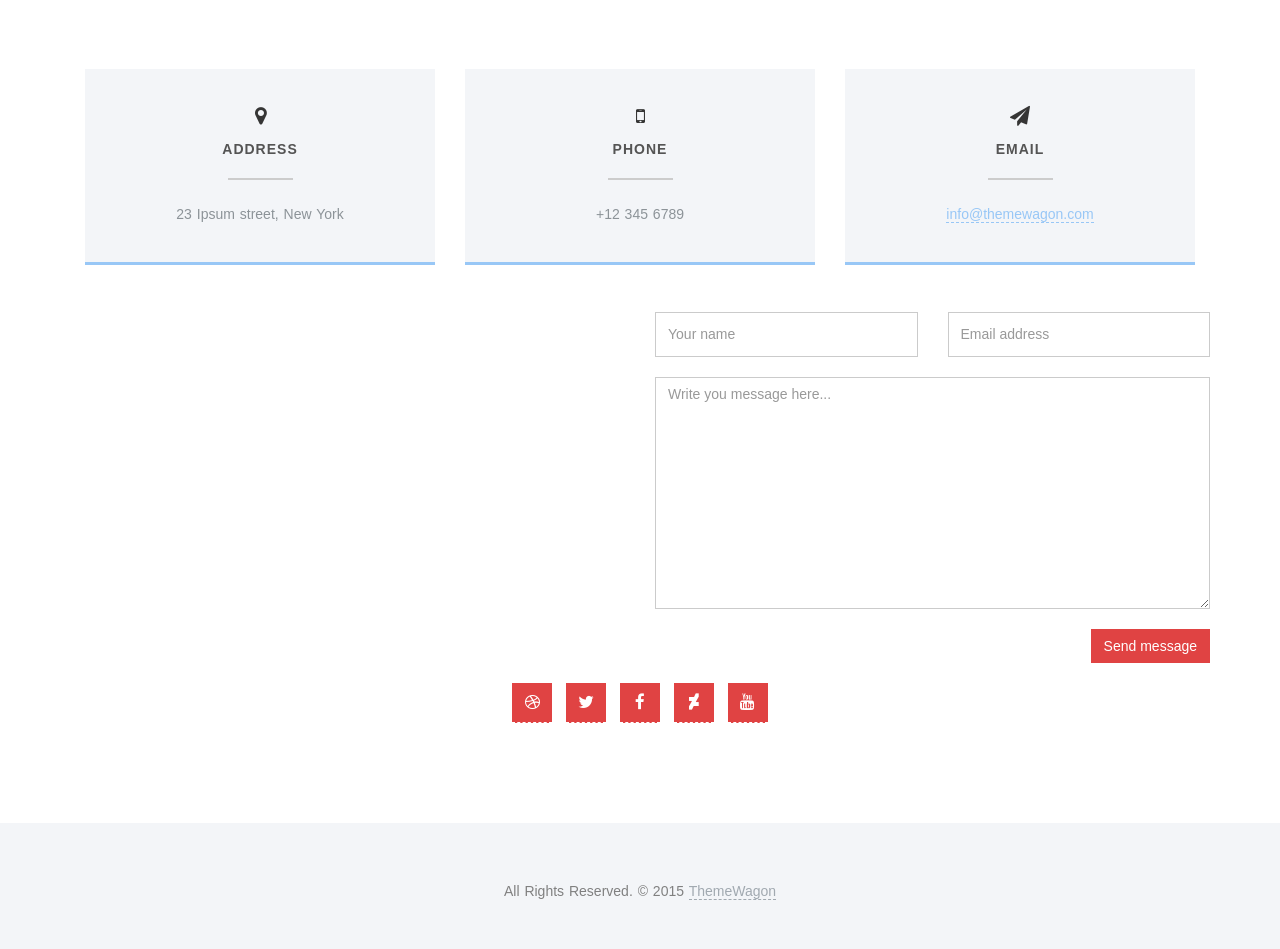
==== commit 7a7b9cc1: "Update index.html" ====
--- a/index.html
+++ b/index.html
@@ -71,10 +71,10 @@
               <div class="row">
                 <div class="col-md-8 col-md-offset-1 inner">
                   <h1 class="animated fadeInDown">
-                    I<span style="color:#E04343;">z</span>zy<br/>
+                    I<span style="color:#98c7f6;">z</span>zy<br/>
                     <span>Hennage</span>
                   </h1><!-- Title -->
-                  <h3 class="animated fadeInUp delay-07s"><span class="rotate">Computer Scientist, Educator, Creator</span></h3><!-- Text Rotator -->
+                  <h3 class="animated fadeInUp delay-07s"><span class="rotate">  Computer Scientist,  Educator,  Creator</span></h3><!-- Text Rotator -->
                 </div>
               </div>
 			  <!-- Learn More Button -->
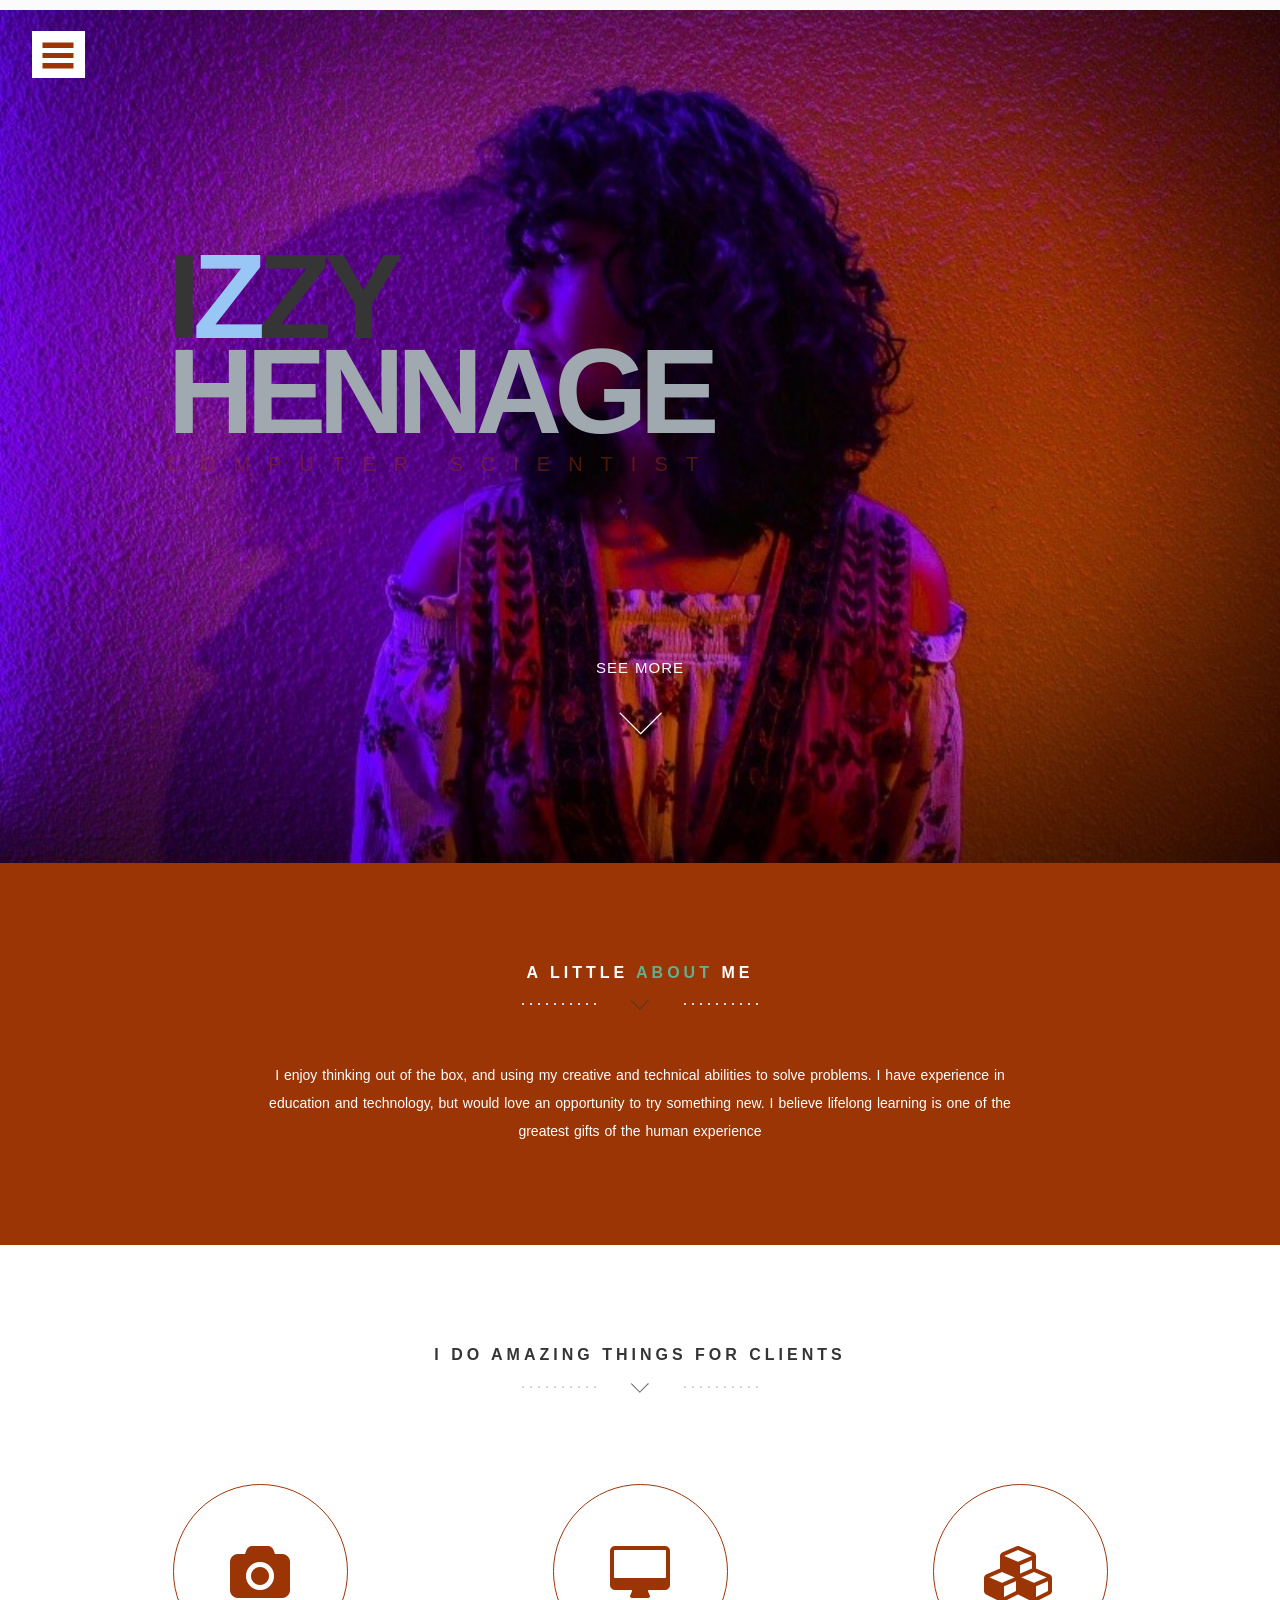
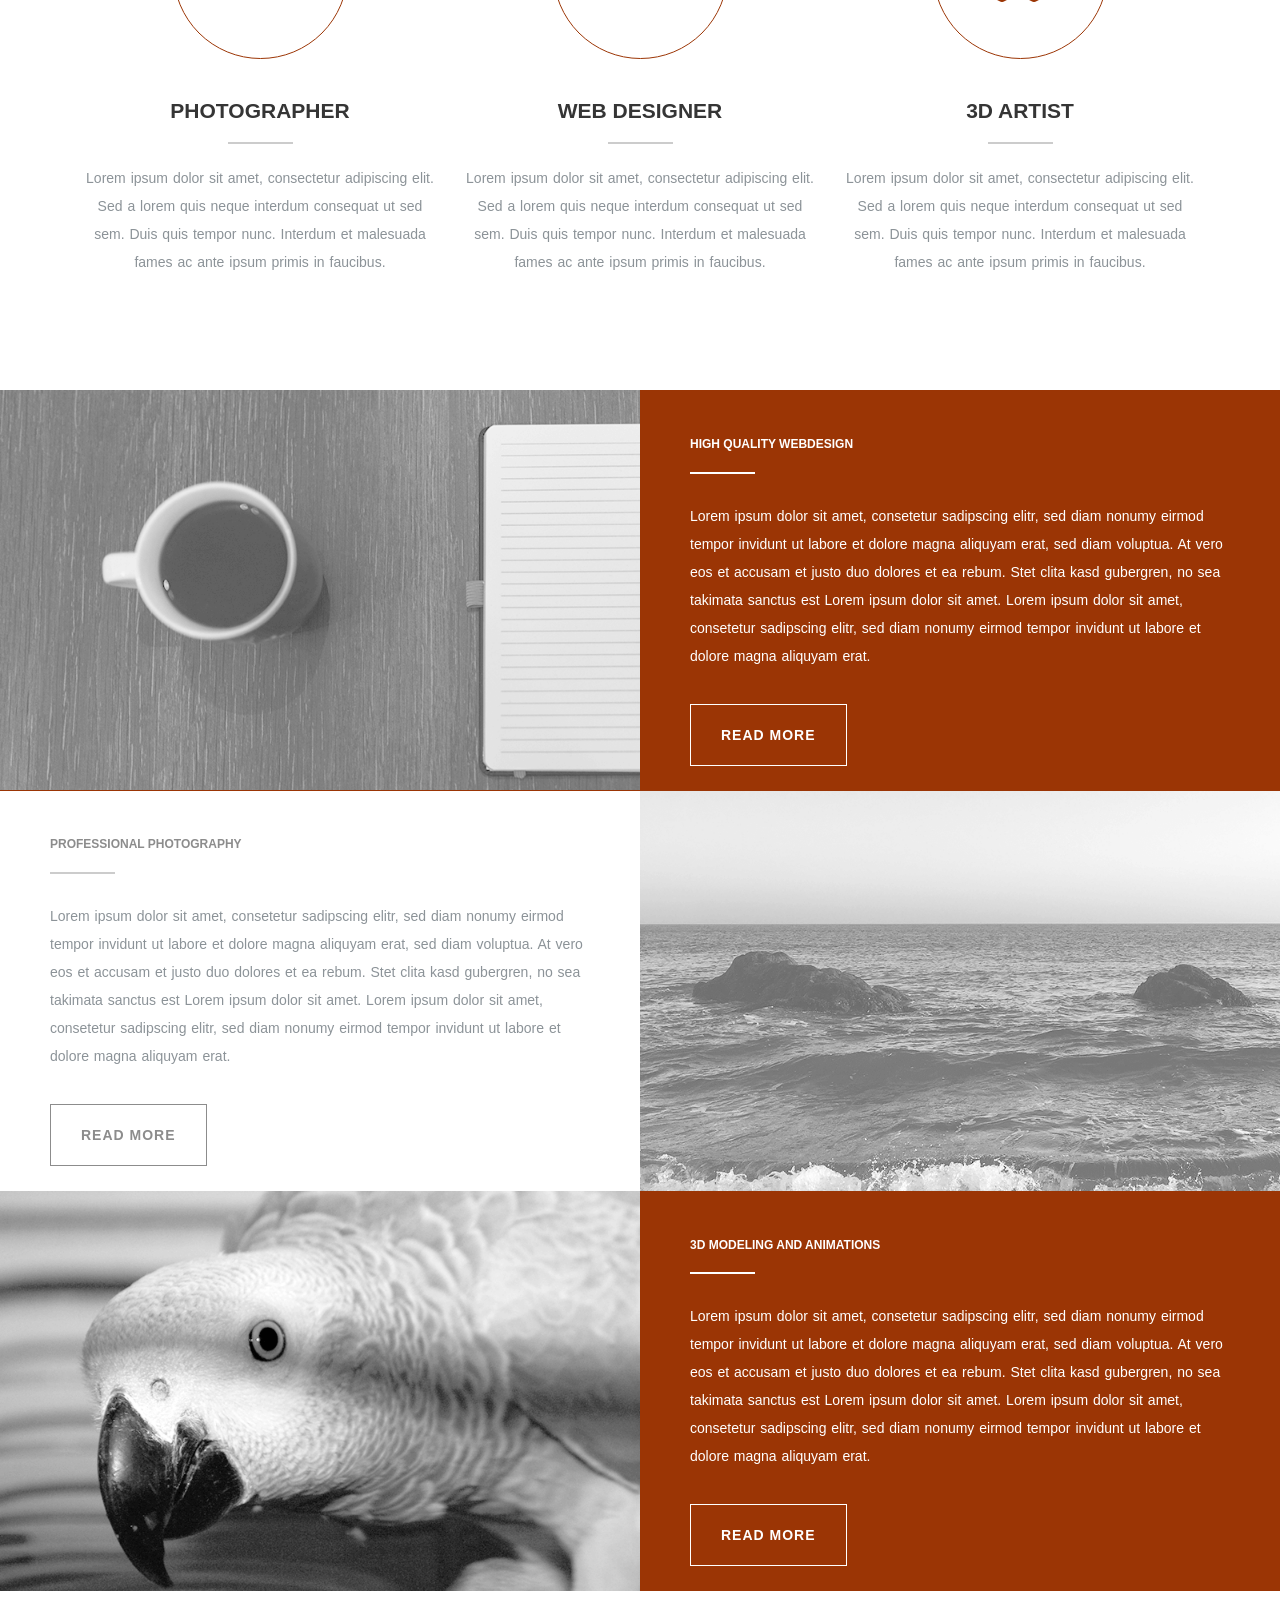
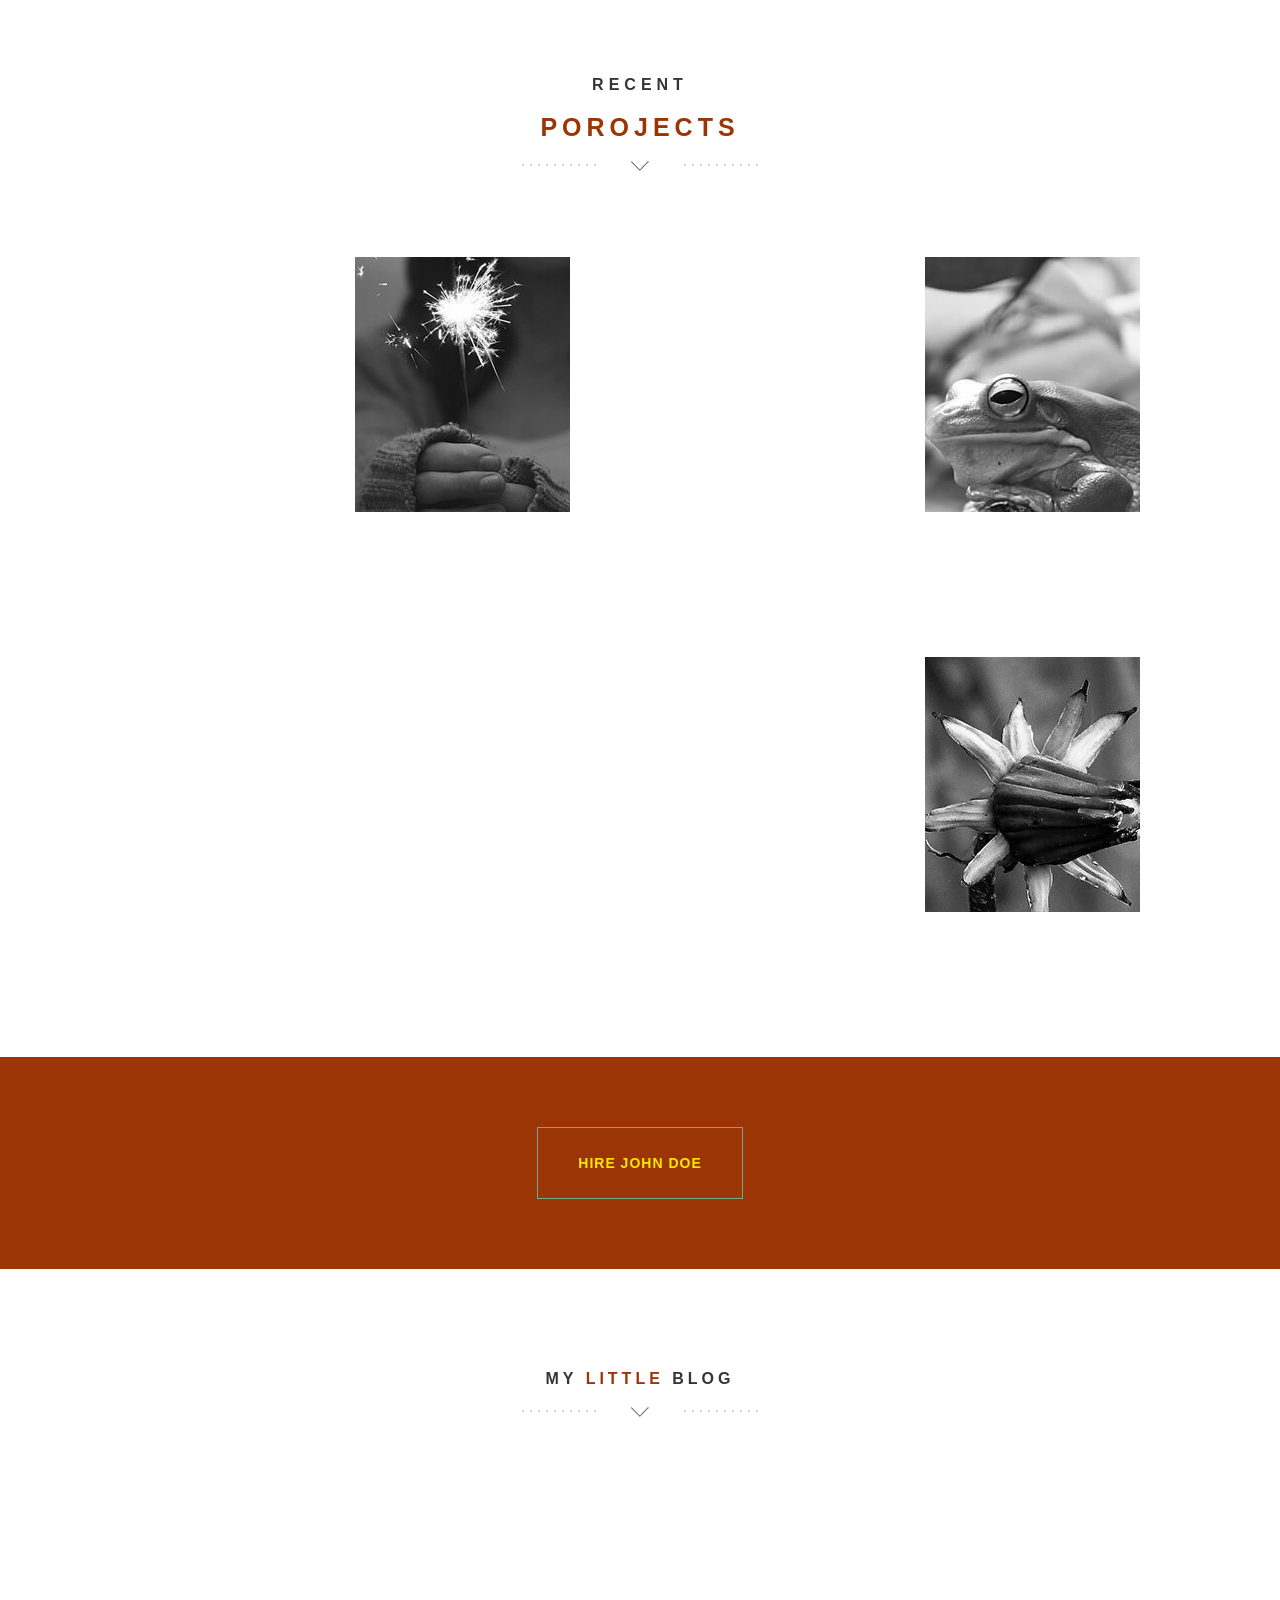
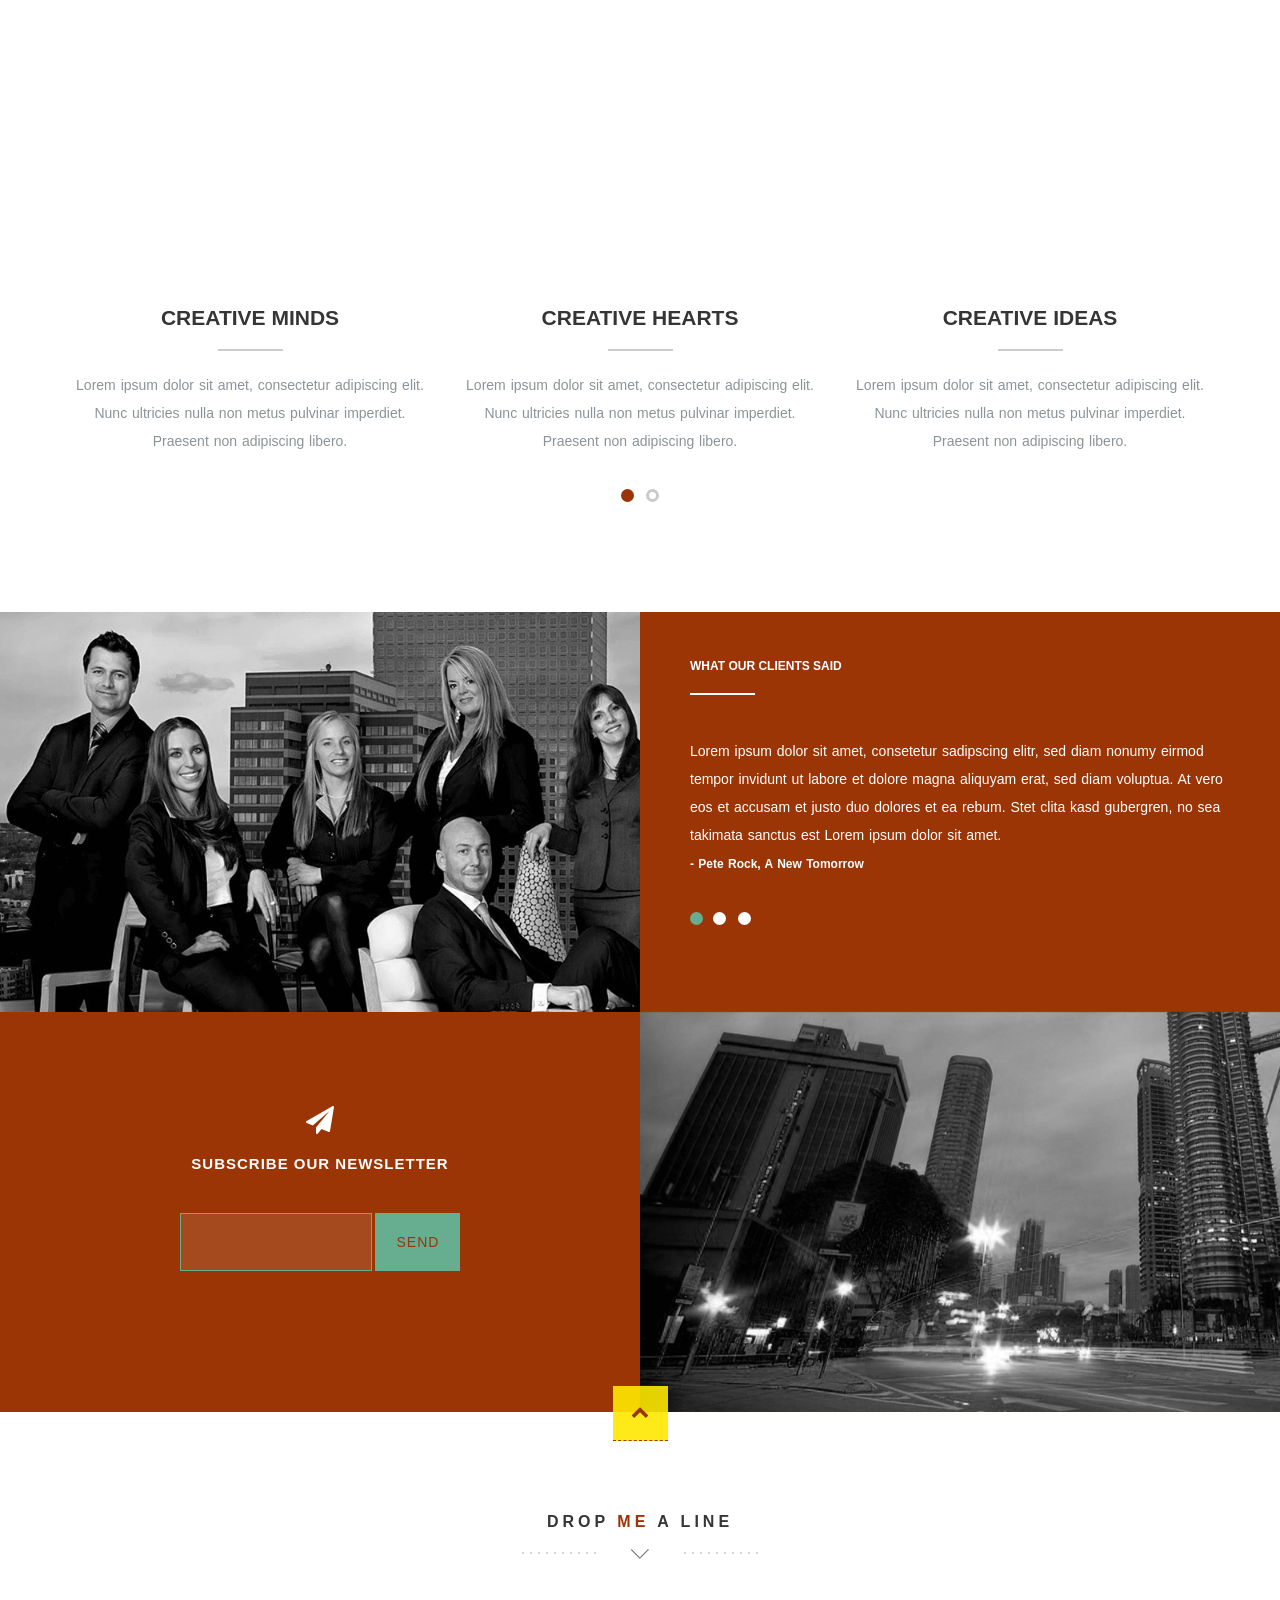
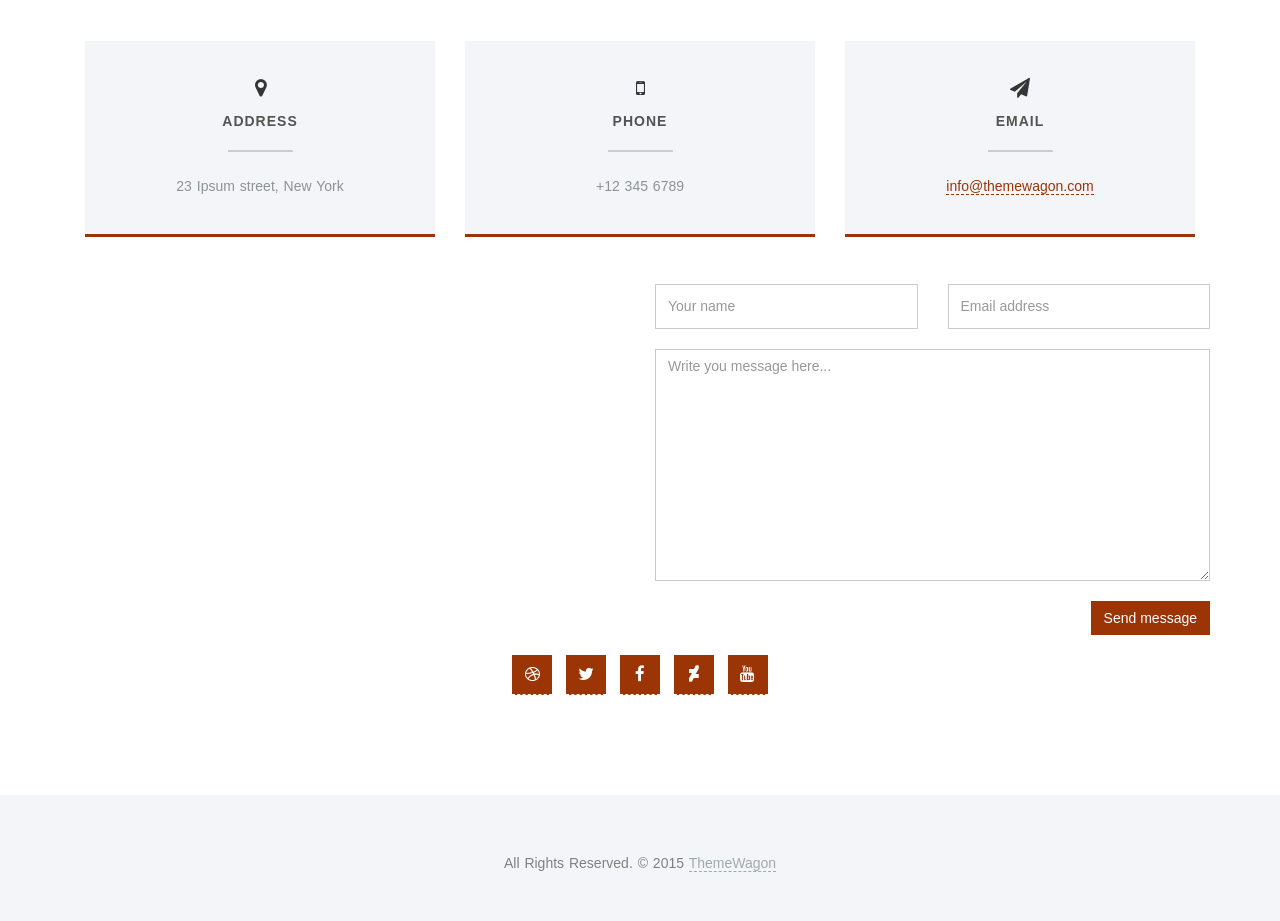
==== commit 4187942e: "Update "about me" index.html" ====
--- a/index.html
+++ b/index.html
@@ -107,7 +107,7 @@
               <div class="col-md-8 col-md-offset-2 wp1">
                 <h1 class="arrow">A little <span>about</span> me</h1><!-- Headline -->
 				<!-- about / welcome text -->
-                <p>I am enough of an artist to draw freely upon my imagination. The point is that when I see a sunset or a <a href="#">waterfall</a> or something, for a split second it's so great, because for a little bit I'm out of my brain, and it's got nothing to do with me. I'm not trying to figure it out, you know what I mean? And I wonder if I can somehow find a way to maintain that mind stillness.</p>
+                <p> I enjoy thinking out of the box, and using my creative and technical abilities to solve problems. I have experience in education and technology, but would love an opportunity to try something new. I believe lifelong learning is one of the greatest gifts of the human experience </p>
               </div>
             </div>
           </div>
--- a/css/style.css
+++ b/css/style.css
@@ -25,7 +25,7 @@
 	Global Styles
 ========================================================================== */
 a {
-	color:#98c7f6;
+	color:#9B3505;
 	-webkit-transition:all 0.5s;
 	-moz-transition:all 0.5s;
 	-o-transition:all 0.5s;
@@ -293,9 +293,9 @@
 }
 .dark-box {
 	background: #F3F5F8;
-	-webkit-box-shadow: 0px 3px 0px 0px #98c7f6;
-	-moz-box-shadow: 0px 3px 0px 0px #98c7f6;
-	box-shadow: 0px 3px 0px 0px #98c7f6;
+	-webkit-box-shadow: 0px 3px 0px 0px #9B3505;
+	-moz-box-shadow: 0px 3px 0px 0px #9B3505;
+	box-shadow: 0px 3px 0px 0px #9B3505;
 	padding:20px 0;
 }
 .dark-box:hover,.dark-box:focus {
@@ -329,7 +329,7 @@
 	outline:none!important;
 }
 .menu-wrap a:hover,.menu-wrap a:focus {
-	color: #98c7f6;
+	color: #9B3505;
 }
 .content-wrap {
 	overflow-y:scroll;
@@ -369,7 +369,7 @@
 	right:0.5em;
 	bottom:0.5em;
 	left:0.5em;
-	background: linear-gradient(#E04343 20%,rgba(0, 0, 0, 0) 20%,rgba(0, 0, 0, 0) 40%,#E04343 40%,#E04343 60%,rgba(0, 0, 0, 0) 60%,rgba(0, 0, 0, 0) 80%,#E04343 80%);
+	background: linear-gradient(#9B3505 20%,rgba(0, 0, 0, 0) 20%,rgba(0, 0, 0, 0) 40%,#9B3505 40%,#9B3505 60%,rgba(0, 0, 0, 0) 60%,rgba(0, 0, 0, 0) 80%,#9B3505 80%);
 	content:'';
 }
 .menu-button:hover {
@@ -424,7 +424,7 @@
 	transform:translate3d(0,0,0);
 	-webkit-transition-delay:0s;
 	transition-delay:0s;
-	border-bottom: 1px solid #E04343;
+	border-bottom: 1px solid #9B3505;
 }
 .show-menu .icon-list a {
 	opacity:1;
@@ -476,7 +476,7 @@
 	margin:0;
 	padding:0;
 	opacity:0.5;
-	color: #E04343;
+	color: #9B3505;
 	letter-spacing: 18px;
 	line-height: 50px;
 	text-transform: uppercase;
@@ -568,7 +568,7 @@
 	font-weight: bold;
 }
 h1.arrow span {
-    color: #E04343;
+    color: #9B3505;
 }
 /* ==========================================================================About========================================================================== */
 .about-image {
@@ -579,11 +579,11 @@
 	background-size:cover;
 }
 .color-bg {
-	background: #E04343;
+	background: #9B3505;
 }
 
 .color-bg a {
-    color: #FFE800;
+    color: #67ad8f;
 }
 .color-bg h6, .color-bg p {
     color: white;
@@ -597,7 +597,7 @@
 }
 .color-bg .weight-outline-btn:hover {
   background: #FFF;
-  color: #E04343;
+  color: #9B3505;
   border-color: rgba(0, 0, 0, 0);
 }
 .about-text {
@@ -609,7 +609,7 @@
 	color: #8C8C8C;
 }
 .color-bg h1.arrow span {
-    color: #FFE800;
+    color: #67ad8f;
 }
 .color-bg h1.arrow {
     color: #FFF;
@@ -633,12 +633,12 @@
 	margin-bottom:40px;
 	-webkit-transition:all .3s ease-out;
 	transition:all .3s ease-out;
-	border: 1px solid #E04343;
-	color: #E04343;
+	border: 1px solid #9B3505;
+	color: #9B3505;
 }
 .services .item:hover .icon {
-	background: #E04343;
-	border: 1px solid #E04343;
+	background: ##9B3505;
+	border: 1px solid #9B3505;
 }
 .services .item [class*=fa] {
 	-webkit-transition:all .3s ease-out;
@@ -842,7 +842,7 @@
 }
 .subscribe input[type=text] {
 	background-color:rgba(255,255,255,0.1);
-	border: solid 1px #FFE800;
+	border: solid 1px #67ad8f;
 	padding:20px;
 	width:30%;
 	color:#808080;
@@ -852,10 +852,10 @@
     outline: none;
 }
 .subscribe input[type=submit] {
-	background: #FFE800;
-	border: solid 1px #FFE800;
+	background: #67ad8f;
+	border: solid 1px #67ad8f;
 	padding:20px;
-	color: #E04343;
+	color: #9B3505;
 	text-transform:uppercase;
 	letter-spacing:1px;
 	transition:all 0.5s ease;
@@ -865,26 +865,26 @@
 }
 .subscribe input[type=submit]:hover {
 	background: rgba(255, 232, 0, 0.9);
-	border: solid 1px #FFE800;
-	color: #E04343;
+	border: solid 1px #67ad8f;
+	color: #9B3505;
 }
 /* ==========================================================================CTA========================================================================== */
 .spacer-cta {
-	background-color: #E04343;
+	background-color: #9B3505;
 	padding:70px 0;
 }
 .outline-btn {
 	display:inline-block;
 	padding:25px 40px;
 	color: #FFE801;
-	border: solid 1px #FFE801;
+	border: solid 1px #67ad8f;
 	text-transform:uppercase;
 	font-weight:bold;
 	letter-spacing:1px;
 }
 .outline-btn:hover,.outline-btn:focus {
 	color: #E04343;
-	border: solid 1px #E04343;
+	border: solid 1px #9B3505;
 	background: #FFE801;
 }
 .weight-outline-btn {
@@ -919,7 +919,7 @@
 .social-btn {
 	width:40px;
 	height:40px;
-	background: #E04343;
+	background: #9B3505;
 	display:inline-block;
 	color:#fff;
 	font-size:17px;
@@ -928,7 +928,7 @@
 }
 .social-btn:hover,.social-btn:focus {
 	background: rgba(255, 232, 0, 1);
-	color: #E04343;
+	color: #9B3505;
 }
 .social {
 	margin-top: 25px
@@ -940,7 +940,7 @@
 	background: rgba(255, 232, 1, 0.9);
 	display:block;
 	margin:0 auto;
-	color: #E04343;
+	color: #9B3505;
 	font-size:18px;
 	line-height:52px;
 	text-align:center;
@@ -953,7 +953,7 @@
 }
 .up-btn:hover,up-btn:focus {
 	color: black;
-	background: #FFE800;
+	background: #67ad8f;
 }
 .contact-details {
 	margin:70px 0;
@@ -1007,7 +1007,7 @@
 }
 
 .btn-send{
-	background:#E04343;
+	background:#9B3505;
 	color: white;
 	transition: all 0.4s;
 	border-radius: 0;
@@ -1015,8 +1015,8 @@
 }
 
 .btn-send:hover{
-	background: #FFE800;
-	color: #E04343
+	background: #67ad8f;
+	color: #9B3505
 }
 
 button,button:focus,button:hover,button:active {
@@ -1075,8 +1075,8 @@
 	font-weight: bold;
 }
 .flex-control-paging li a.flex-active {
-    background: #E04343;
-    border-color: #E04343;
+    background: #9B3505;
+    border-color: #9B3505;
 }
 
 .color-bg .flex-control-paging li a{
@@ -1085,8 +1085,8 @@
 }
 
 .color-bg .flex-control-paging li a.flex-active {
-    background: #FFE800;
-    border-color: #FFE800;
+    background: #67ad8f;
+    border-color: #67ad8f;
 }
 /* ==========================================================================Waypoints========================================================================== */
 .wp1,.wp2,.wp3,.wp4,.wp5,.wp6 {
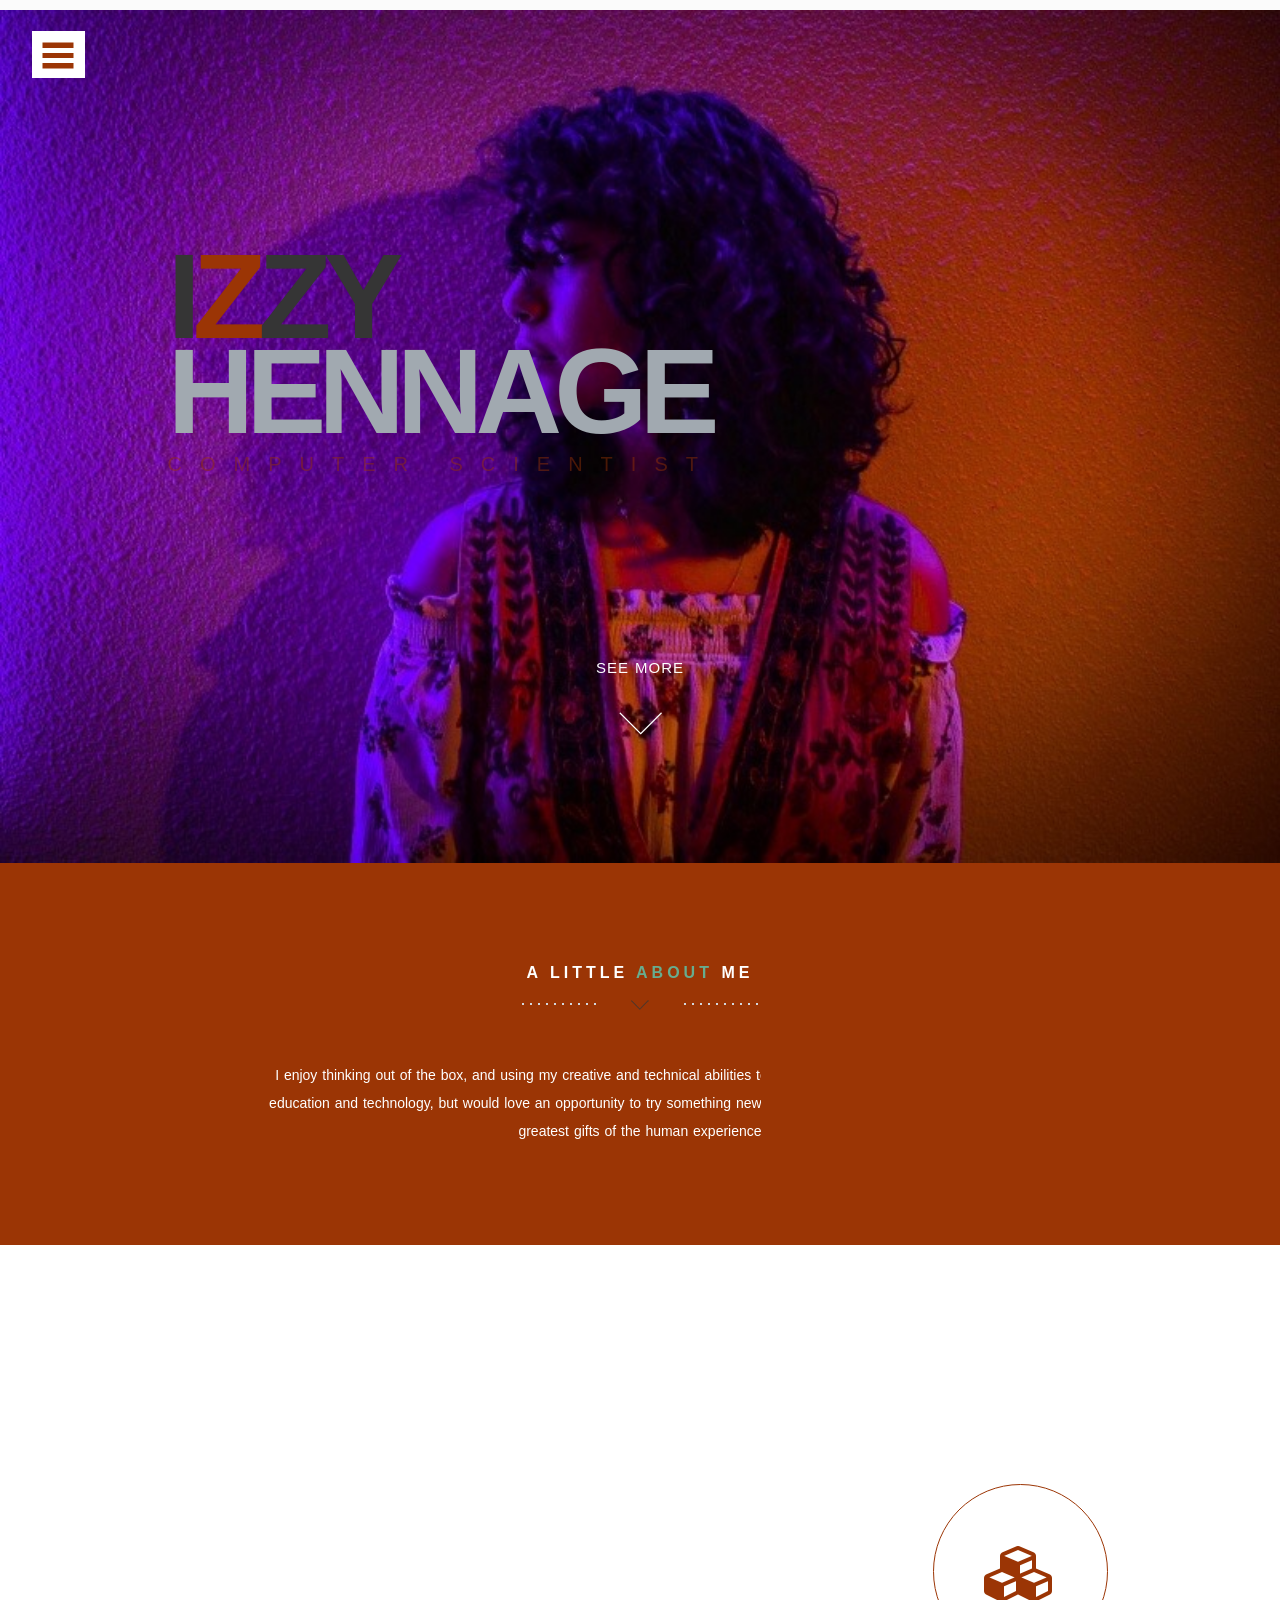
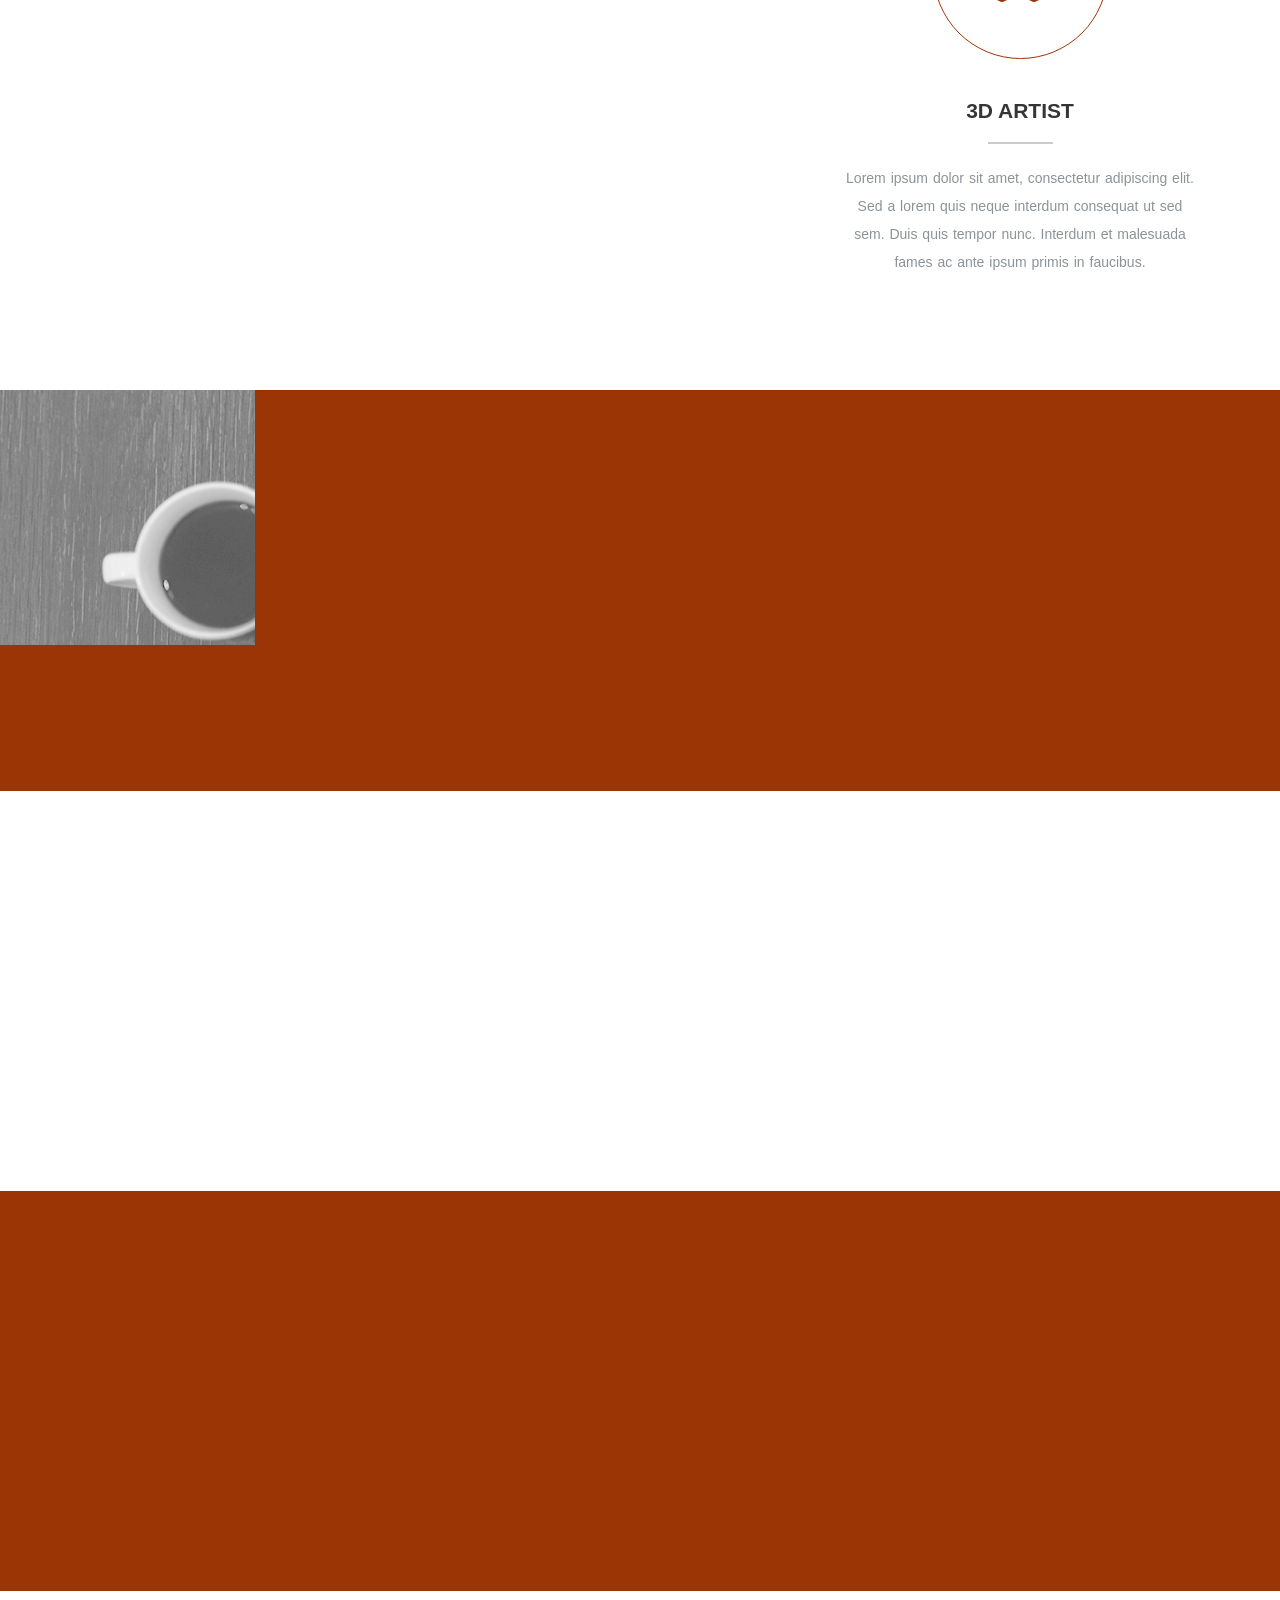
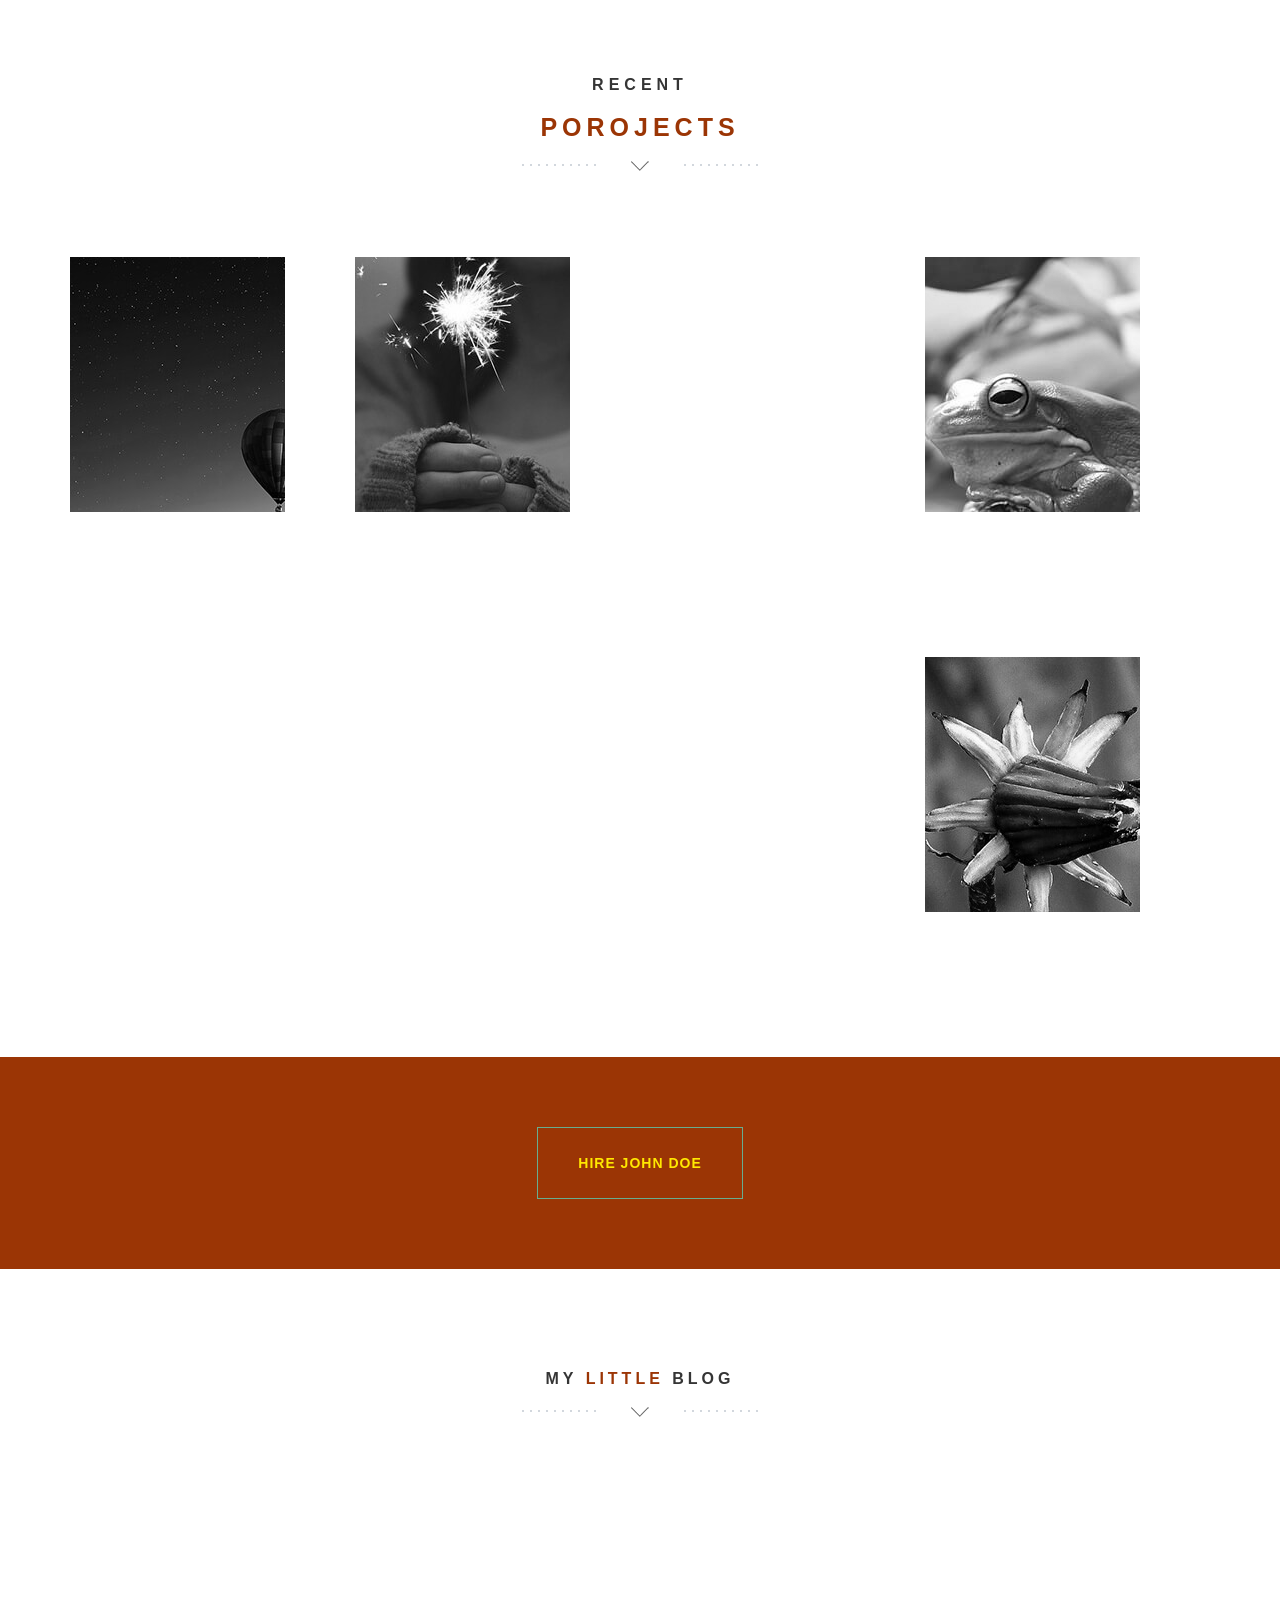
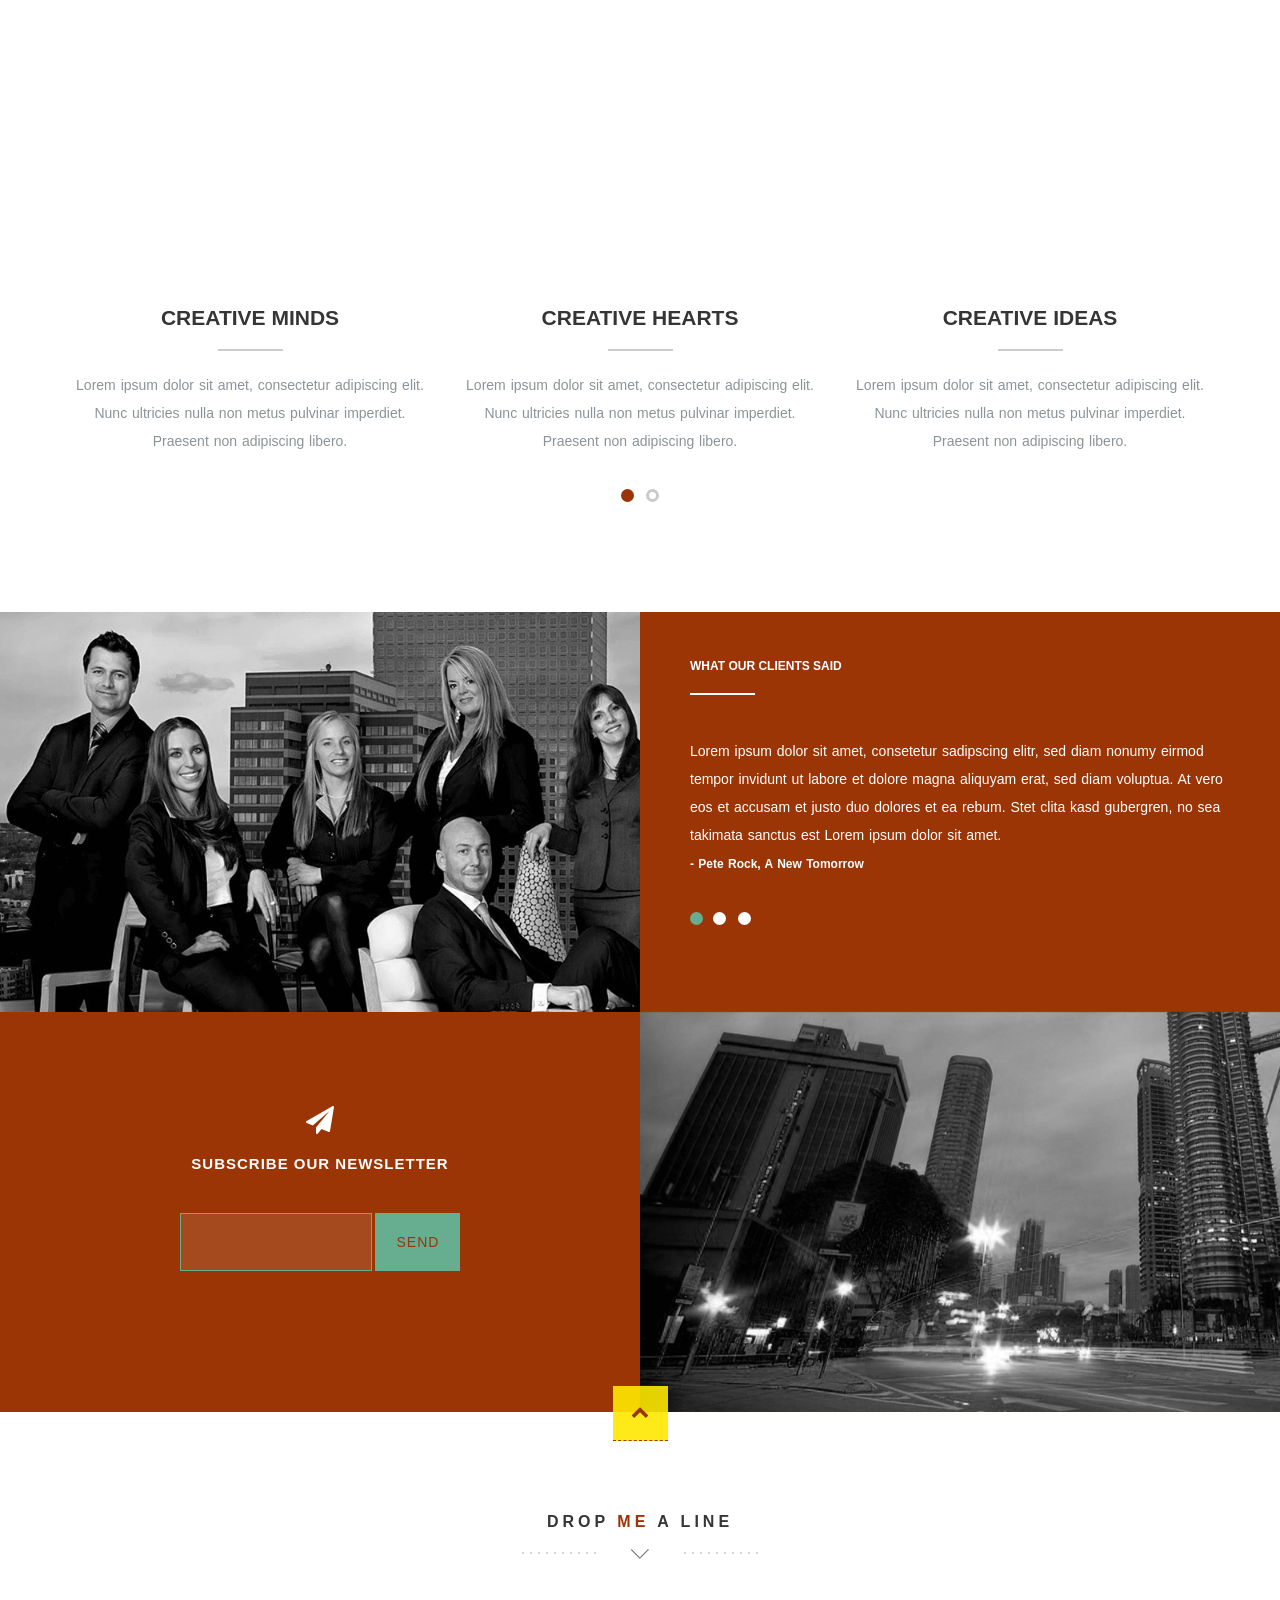
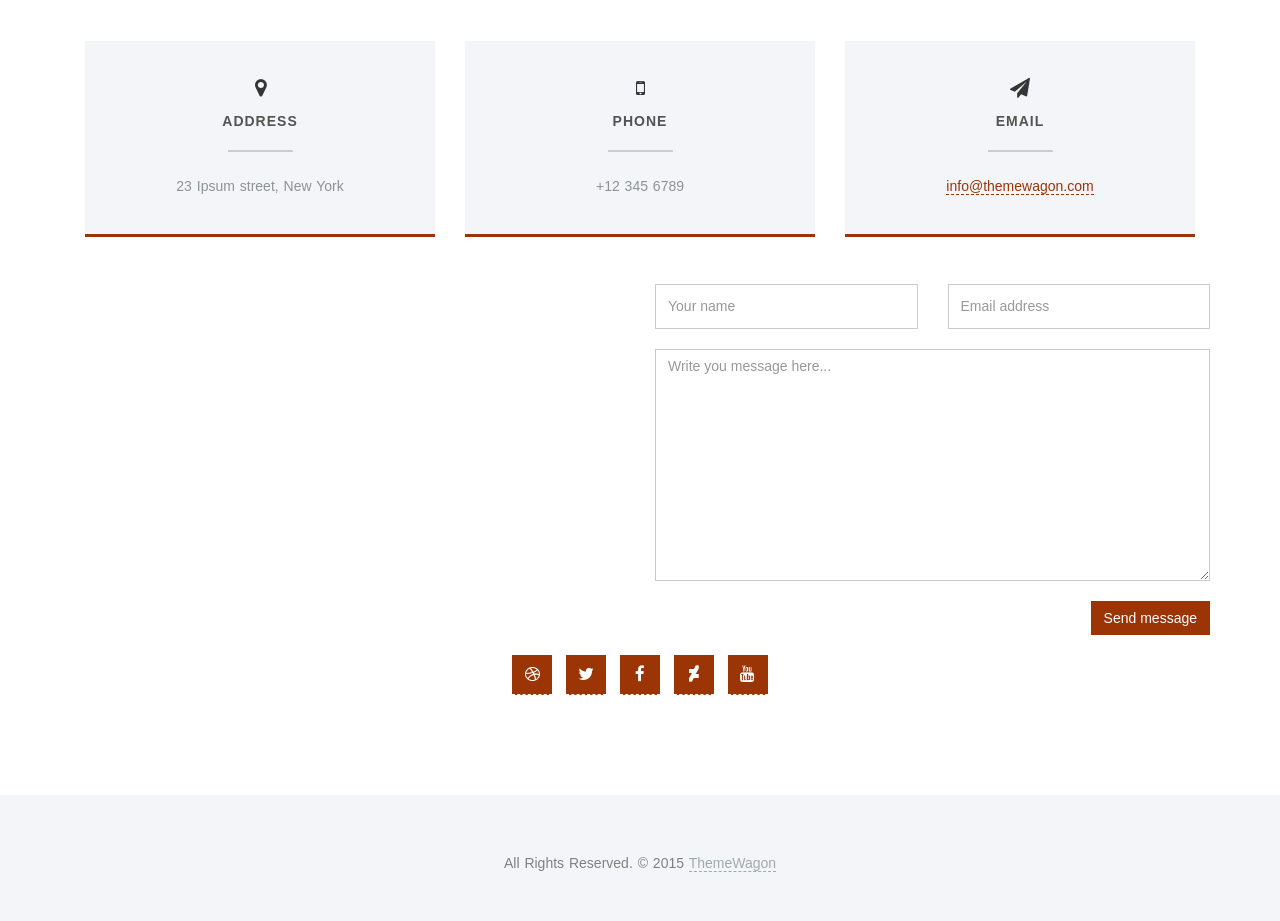
==== commit e93f1c1b: "Update index.html" ====
--- a/index.html
+++ b/index.html
@@ -71,7 +71,7 @@
               <div class="row">
                 <div class="col-md-8 col-md-offset-1 inner">
                   <h1 class="animated fadeInDown">
-                    I<span style="color:#98c7f6;">z</span>zy<br/>
+                    I<span style="color:#9B3505;">z</span>zy<br/>
                     <span>Hennage</span>
                   </h1><!-- Title -->
                   <h3 class="animated fadeInUp delay-07s"><span class="rotate">  Computer Scientist,  Educator,  Creator</span></h3><!-- Text Rotator -->
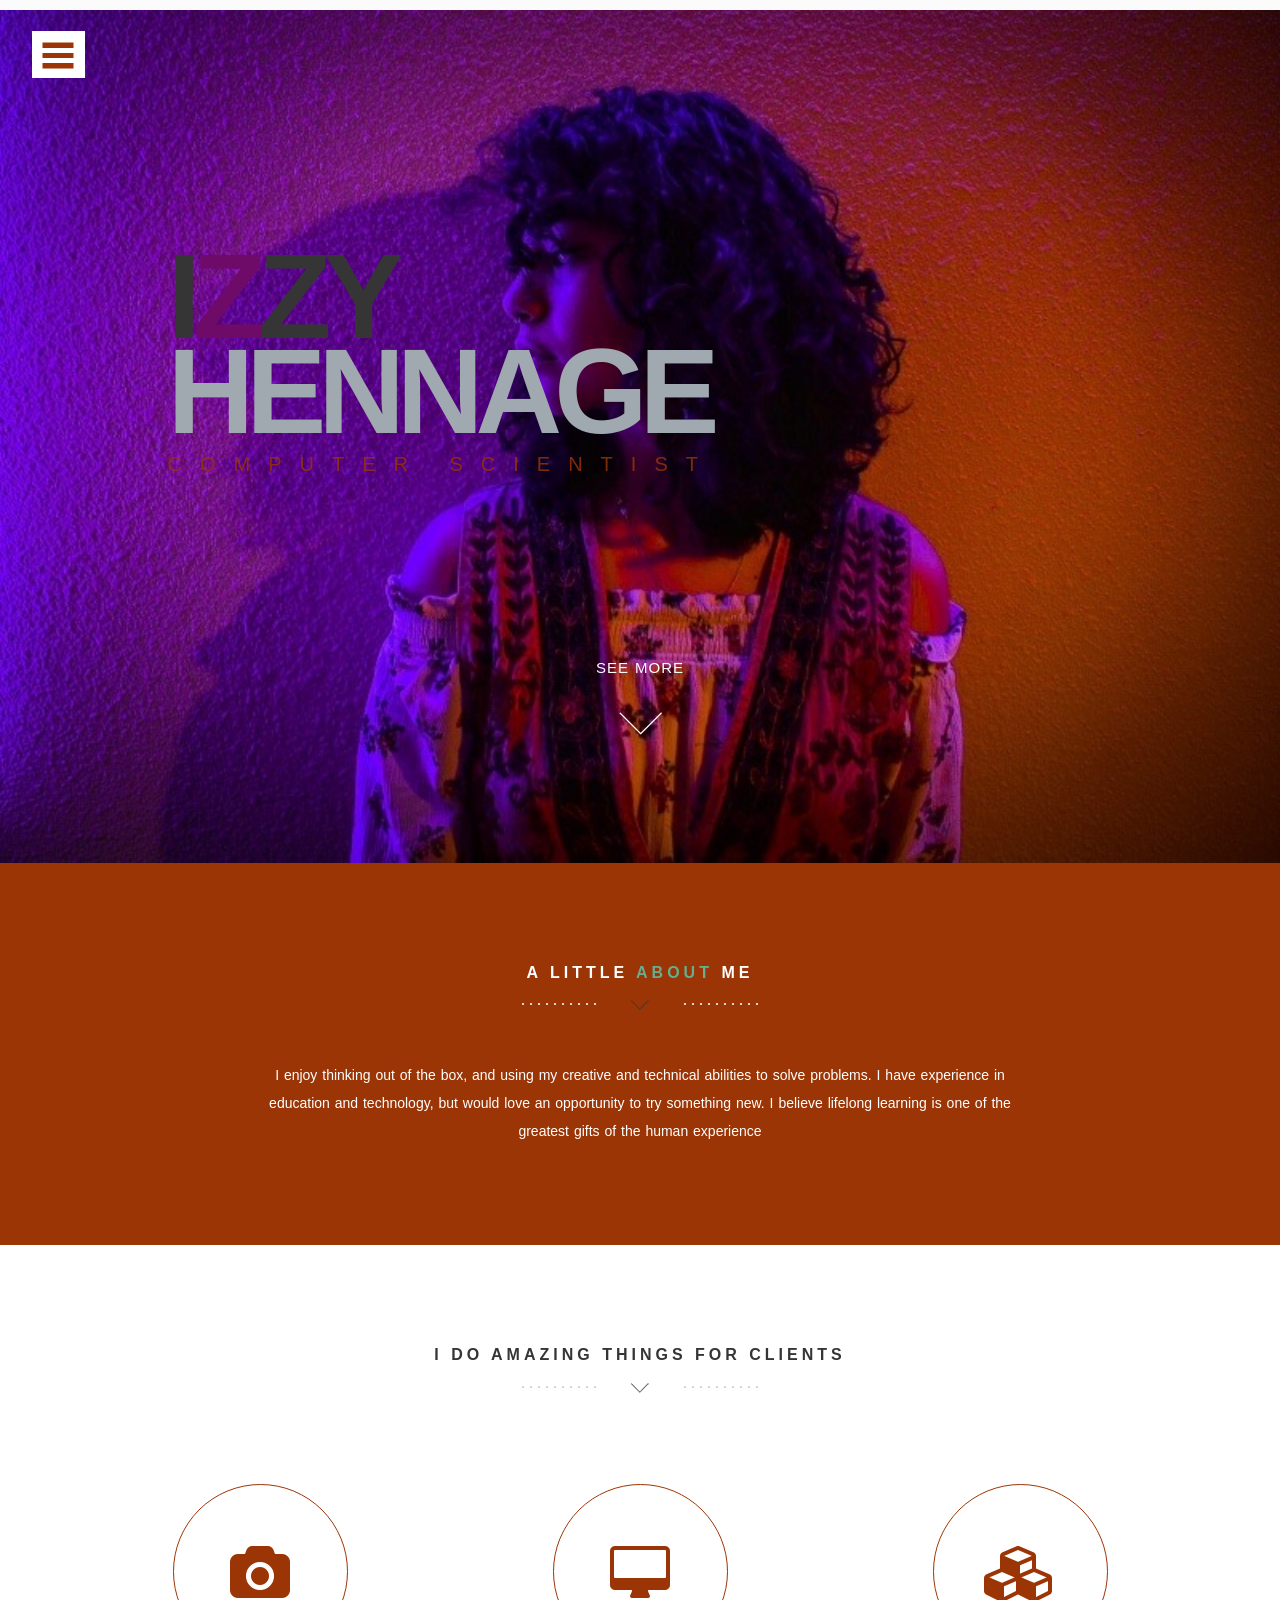
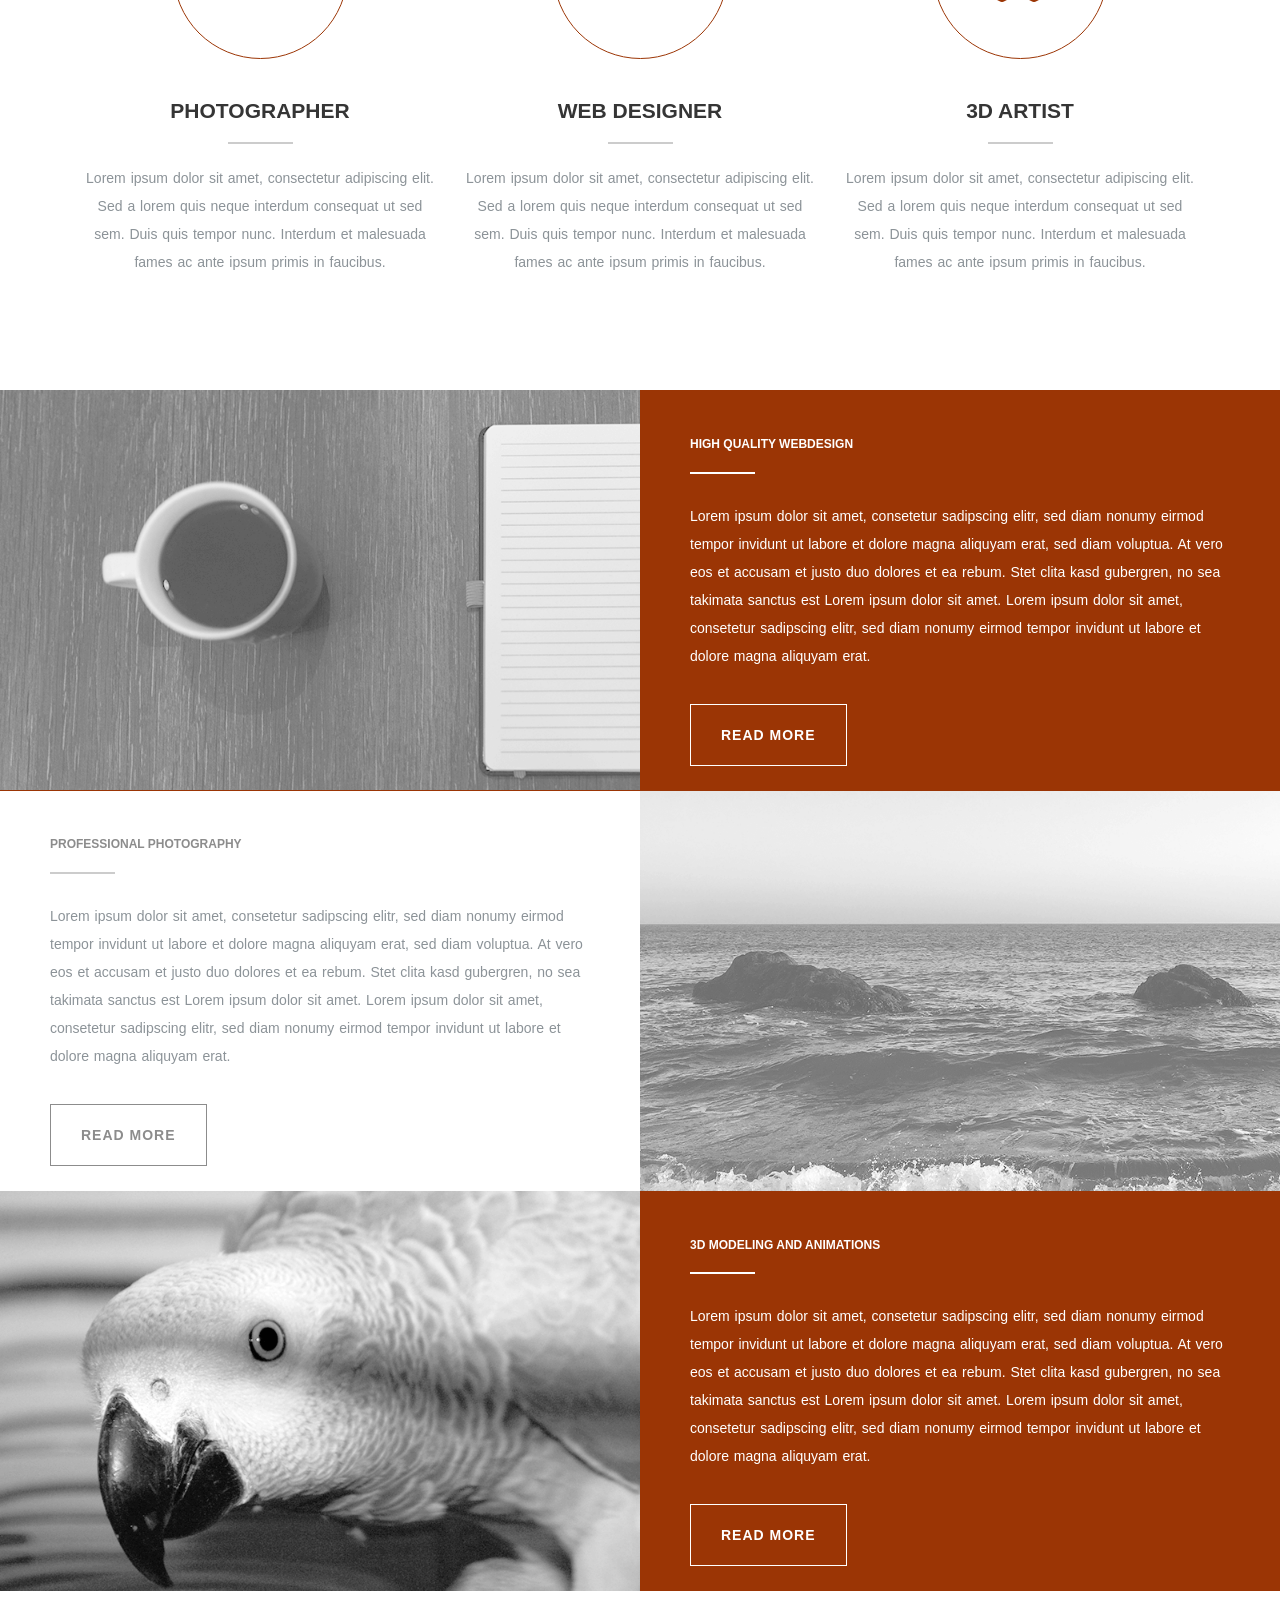
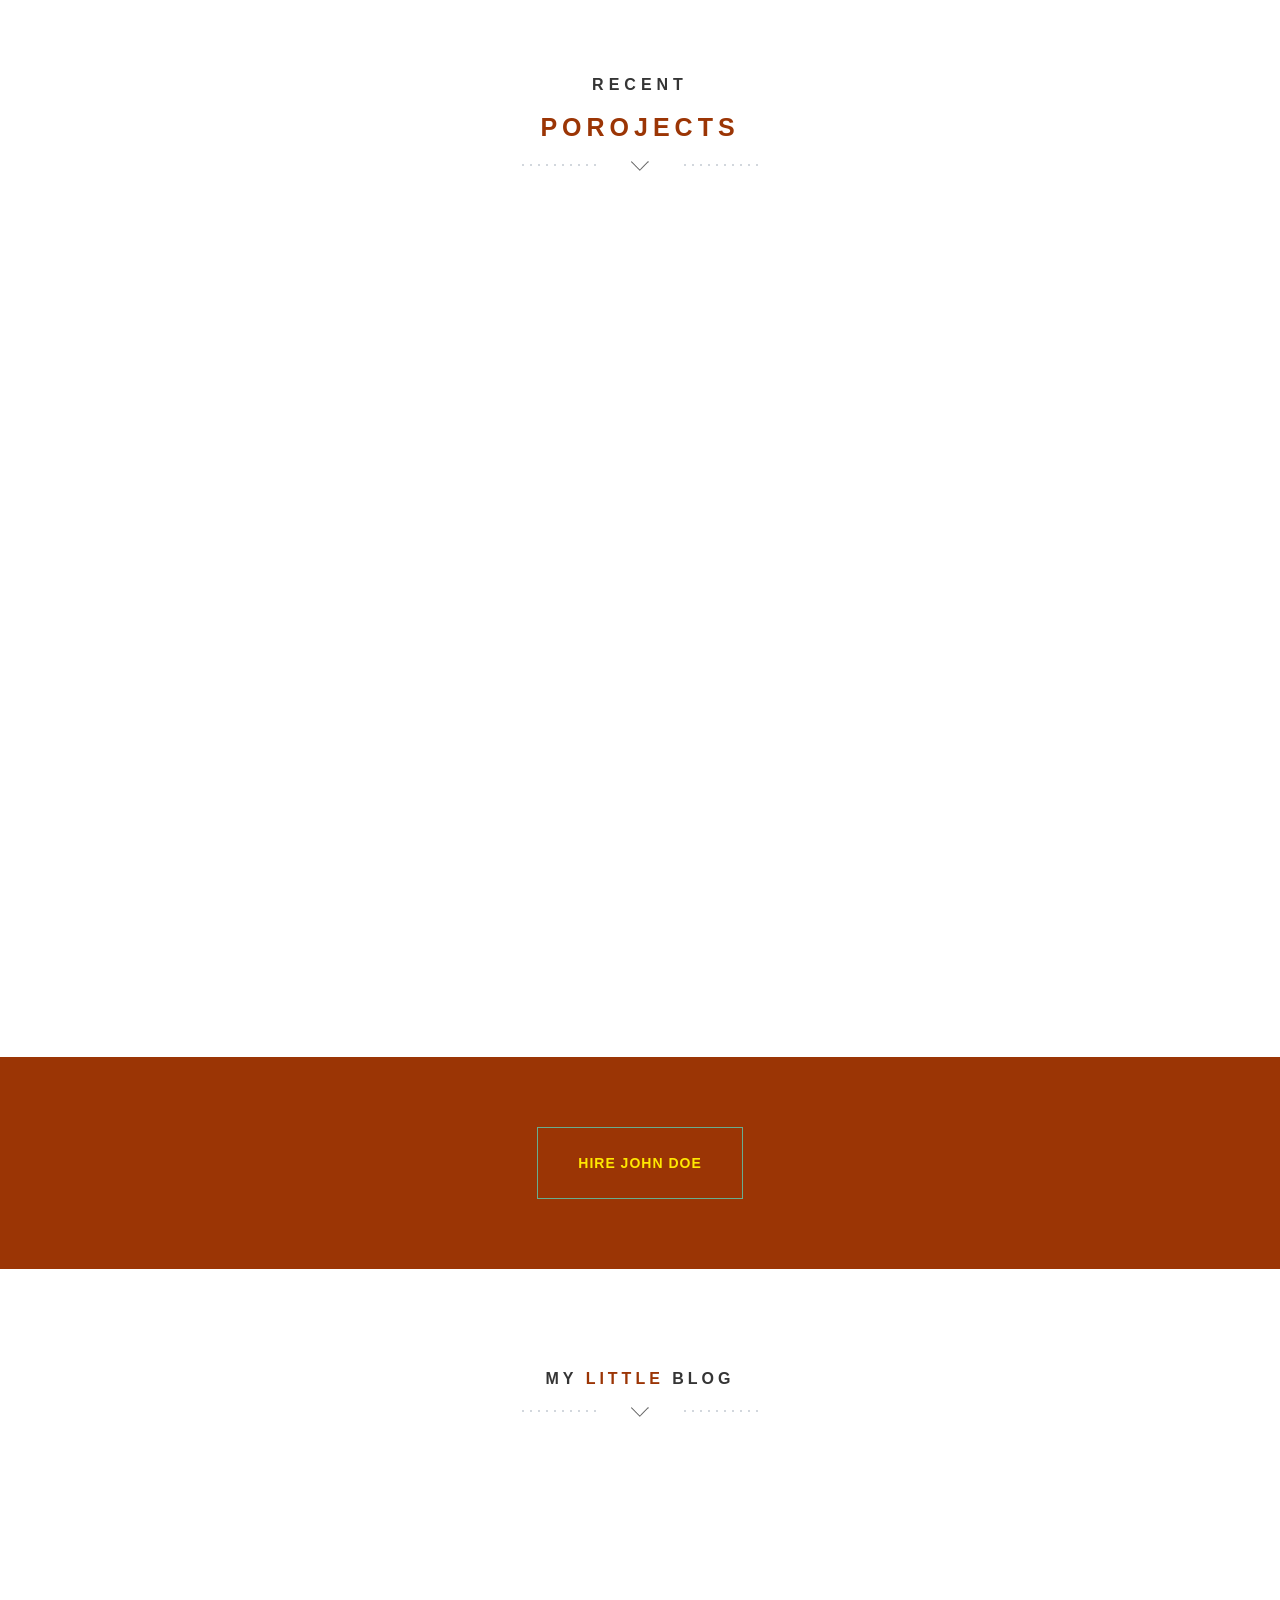
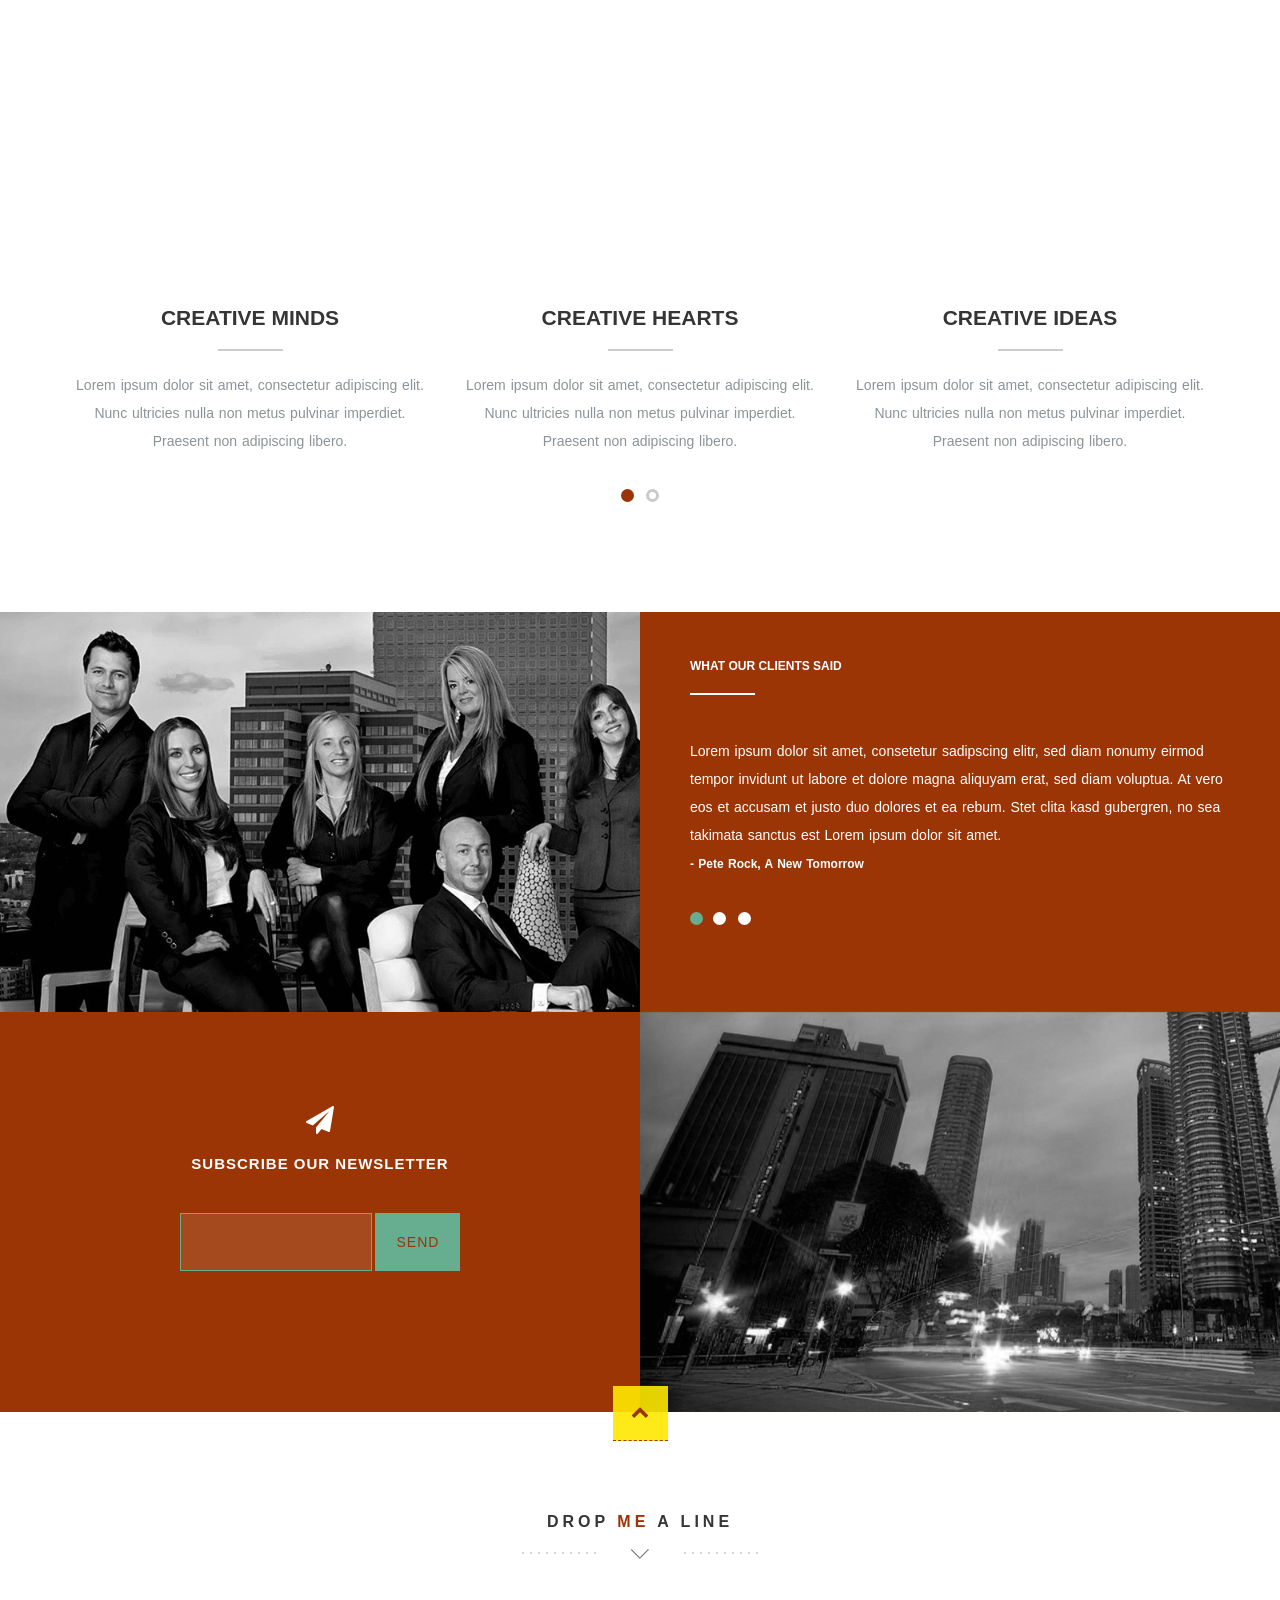
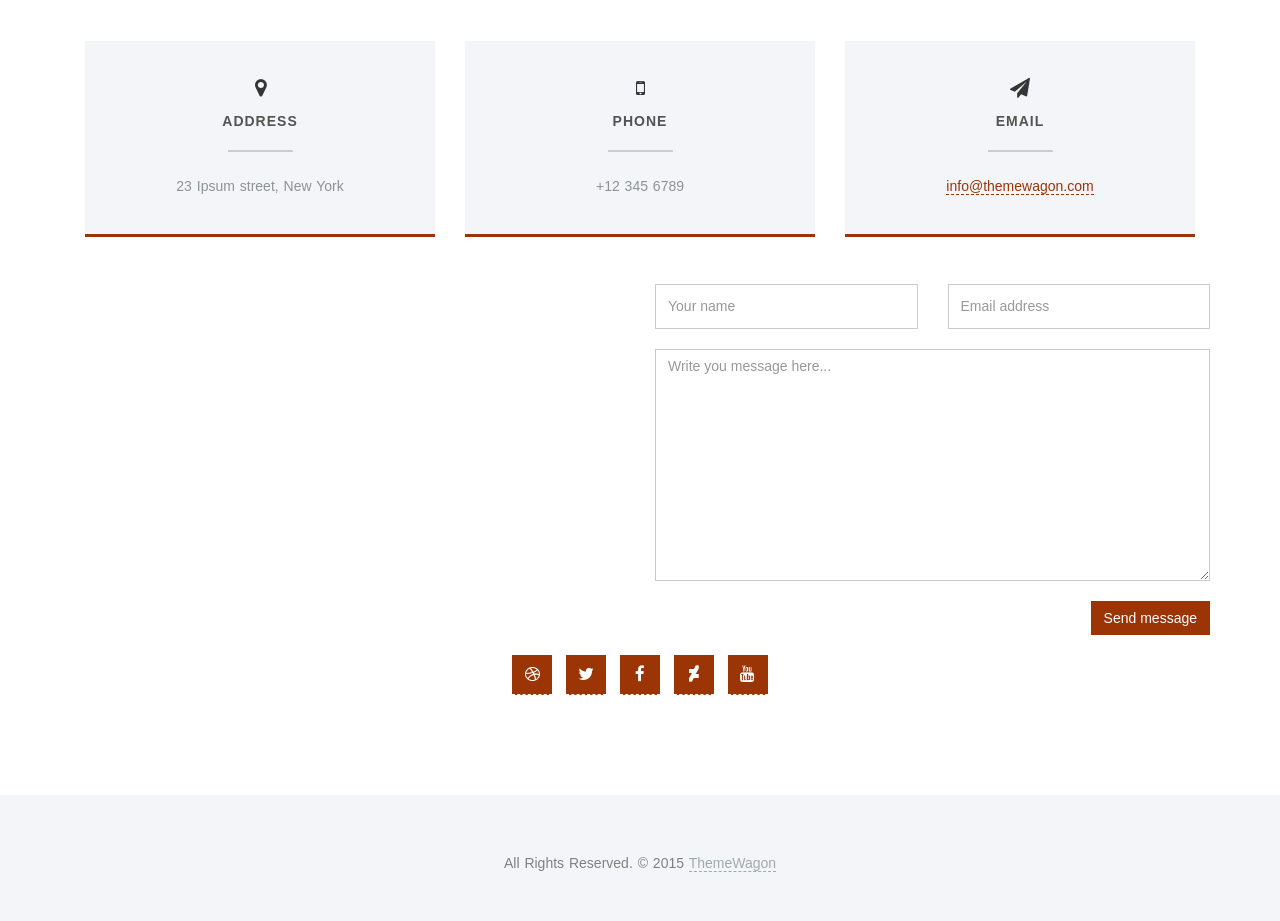
==== commit ac234a78: "Update index.html" ====
--- a/index.html
+++ b/index.html
@@ -71,7 +71,7 @@
               <div class="row">
                 <div class="col-md-8 col-md-offset-1 inner">
                   <h1 class="animated fadeInDown">
-                    I<span style="color:#9B3505;">z</span>zy<br/>
+                    I<span style="color:#6E0B68;">z</span>zy<br/>
                     <span>Hennage</span>
                   </h1><!-- Title -->
                   <h3 class="animated fadeInUp delay-07s"><span class="rotate">  Computer Scientist,  Educator,  Creator</span></h3><!-- Text Rotator -->
--- a/css/style.css
+++ b/css/style.css
@@ -299,9 +299,9 @@
 	padding:20px 0;
 }
 .dark-box:hover,.dark-box:focus {
-	-webkit-box-shadow: 0px 3px 0px 0px #FFE801;
-	-moz-box-shadow: 0px 3px 0px 0px #FFE801;
-	box-shadow: 0px 3px 0px 0px #FFE801;
+	-webkit-box-shadow: 0px 3px 0px 0px #6E0B68;
+	-moz-box-shadow: 0px 3px 0px 0px #6E0B68;
+	box-shadow: 0px 3px 0px 0px #6E0B68;
 }
 .box-hover {
 	transition:all 500ms ease-in-out;
